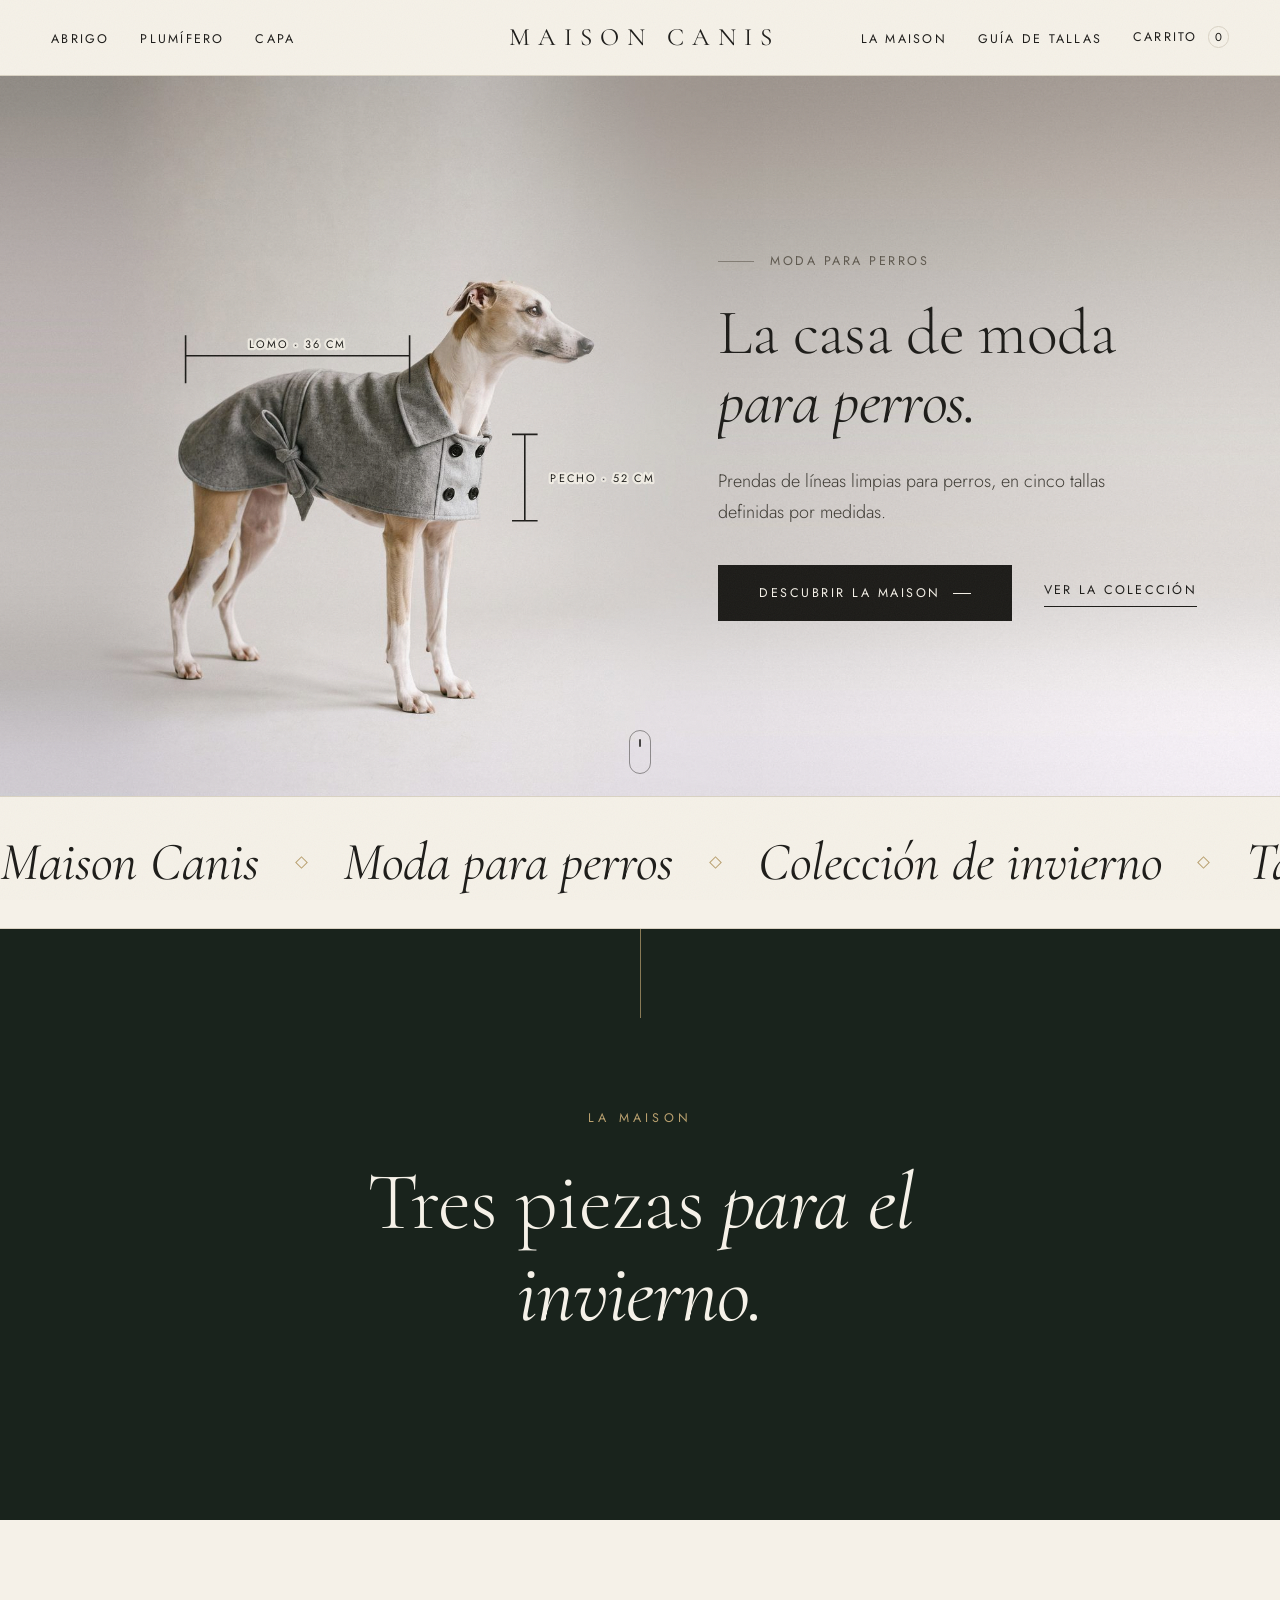
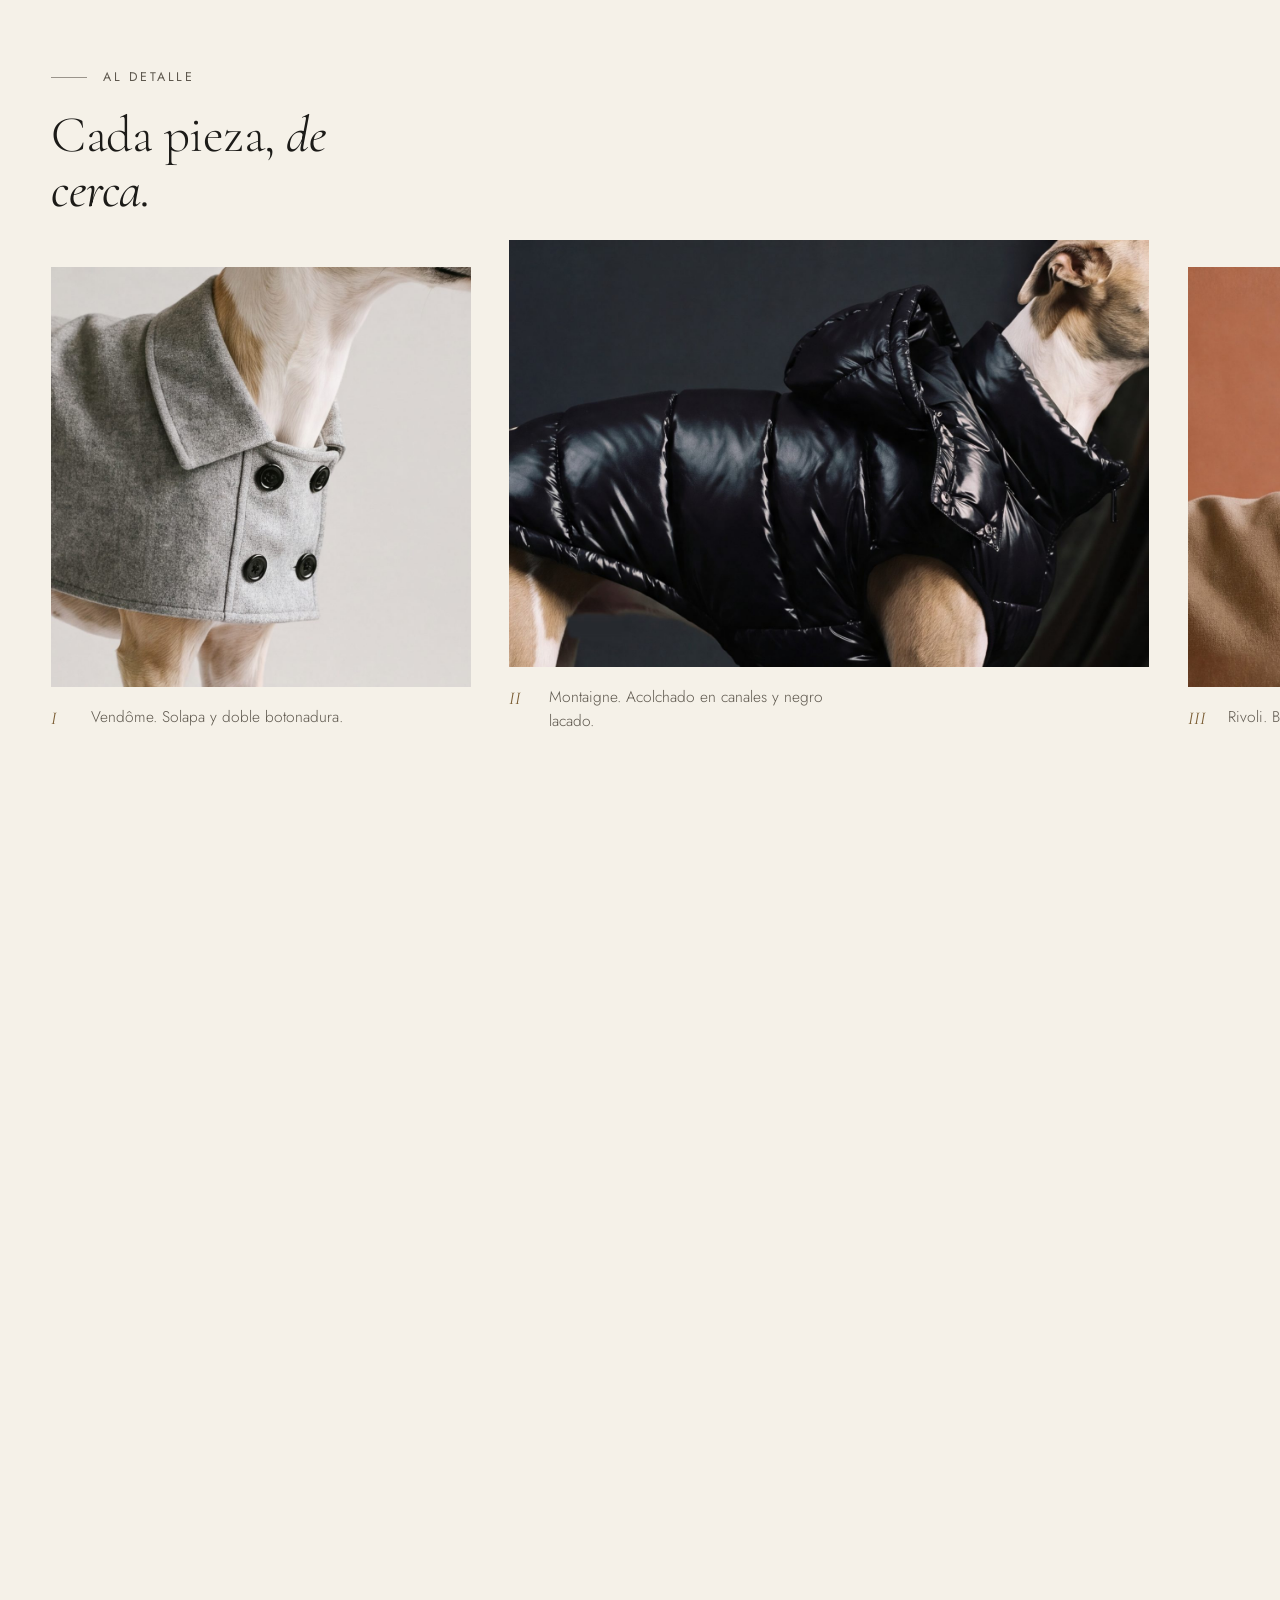
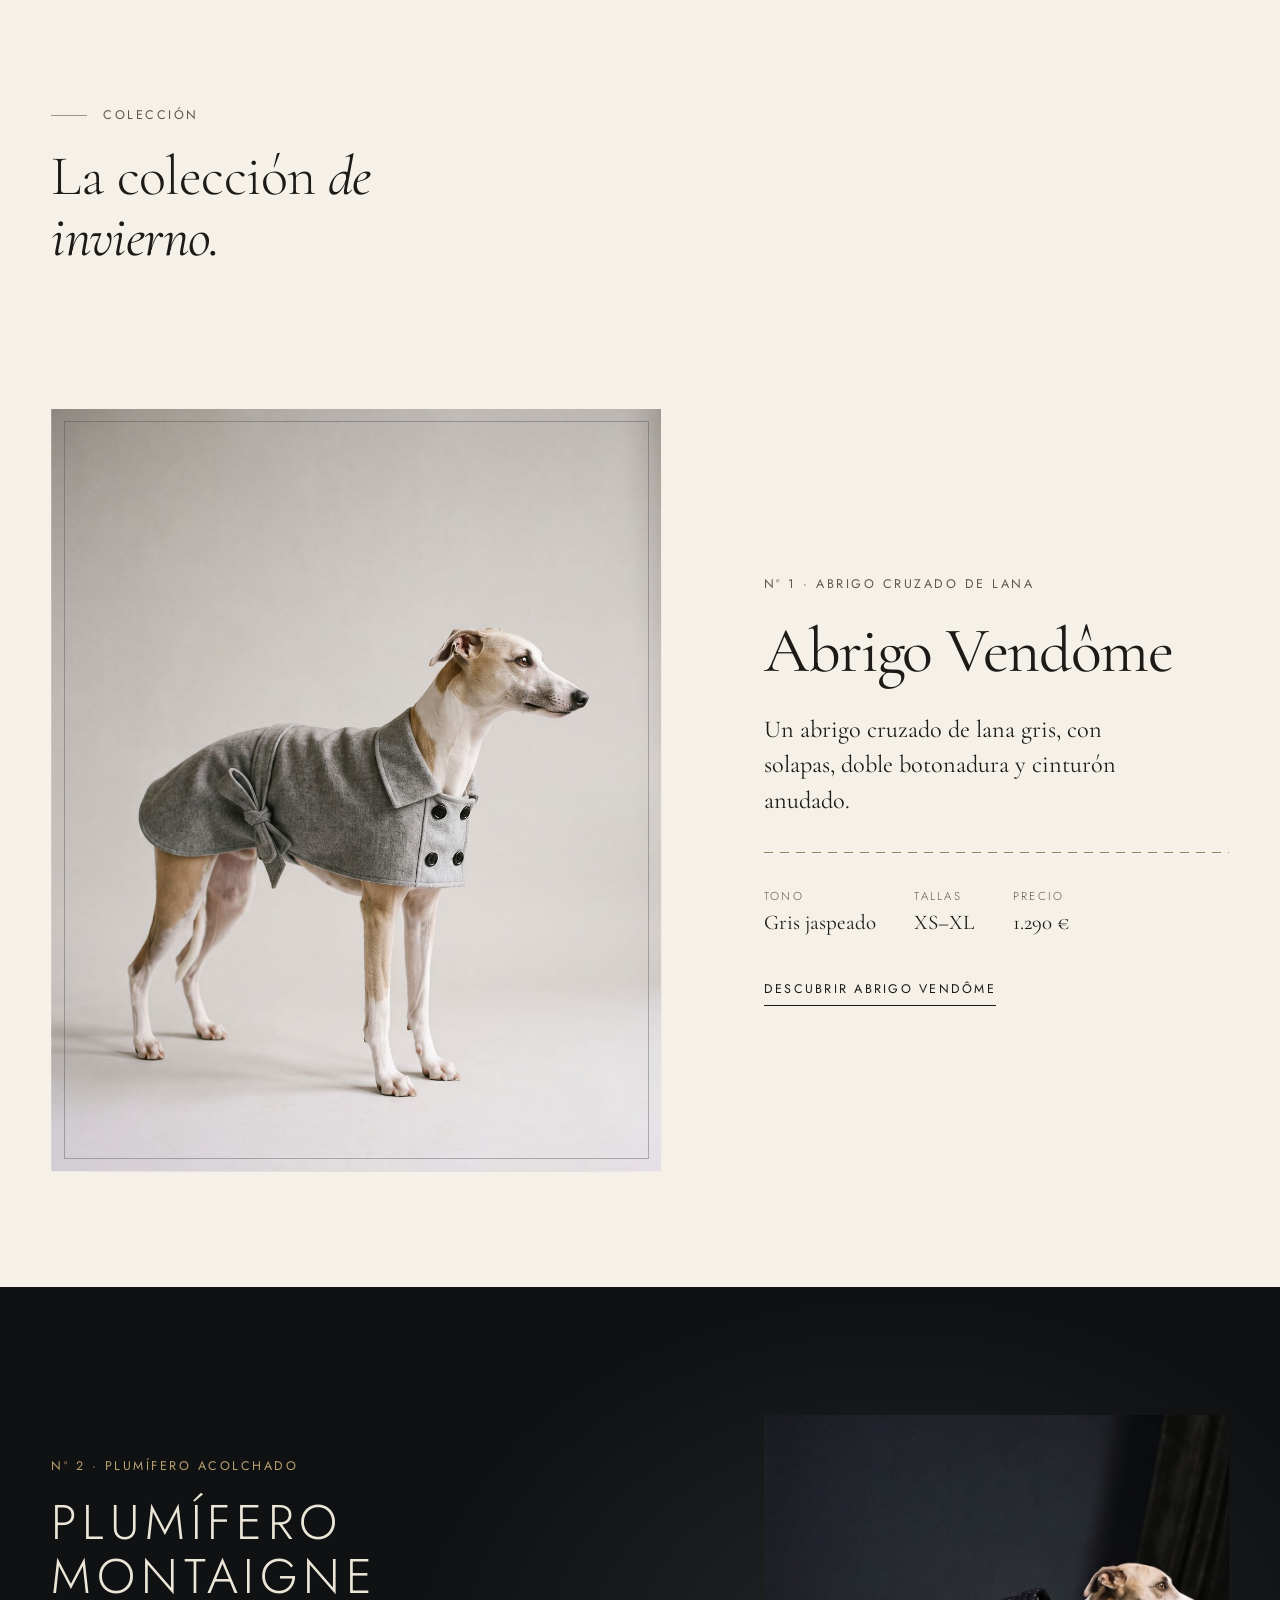
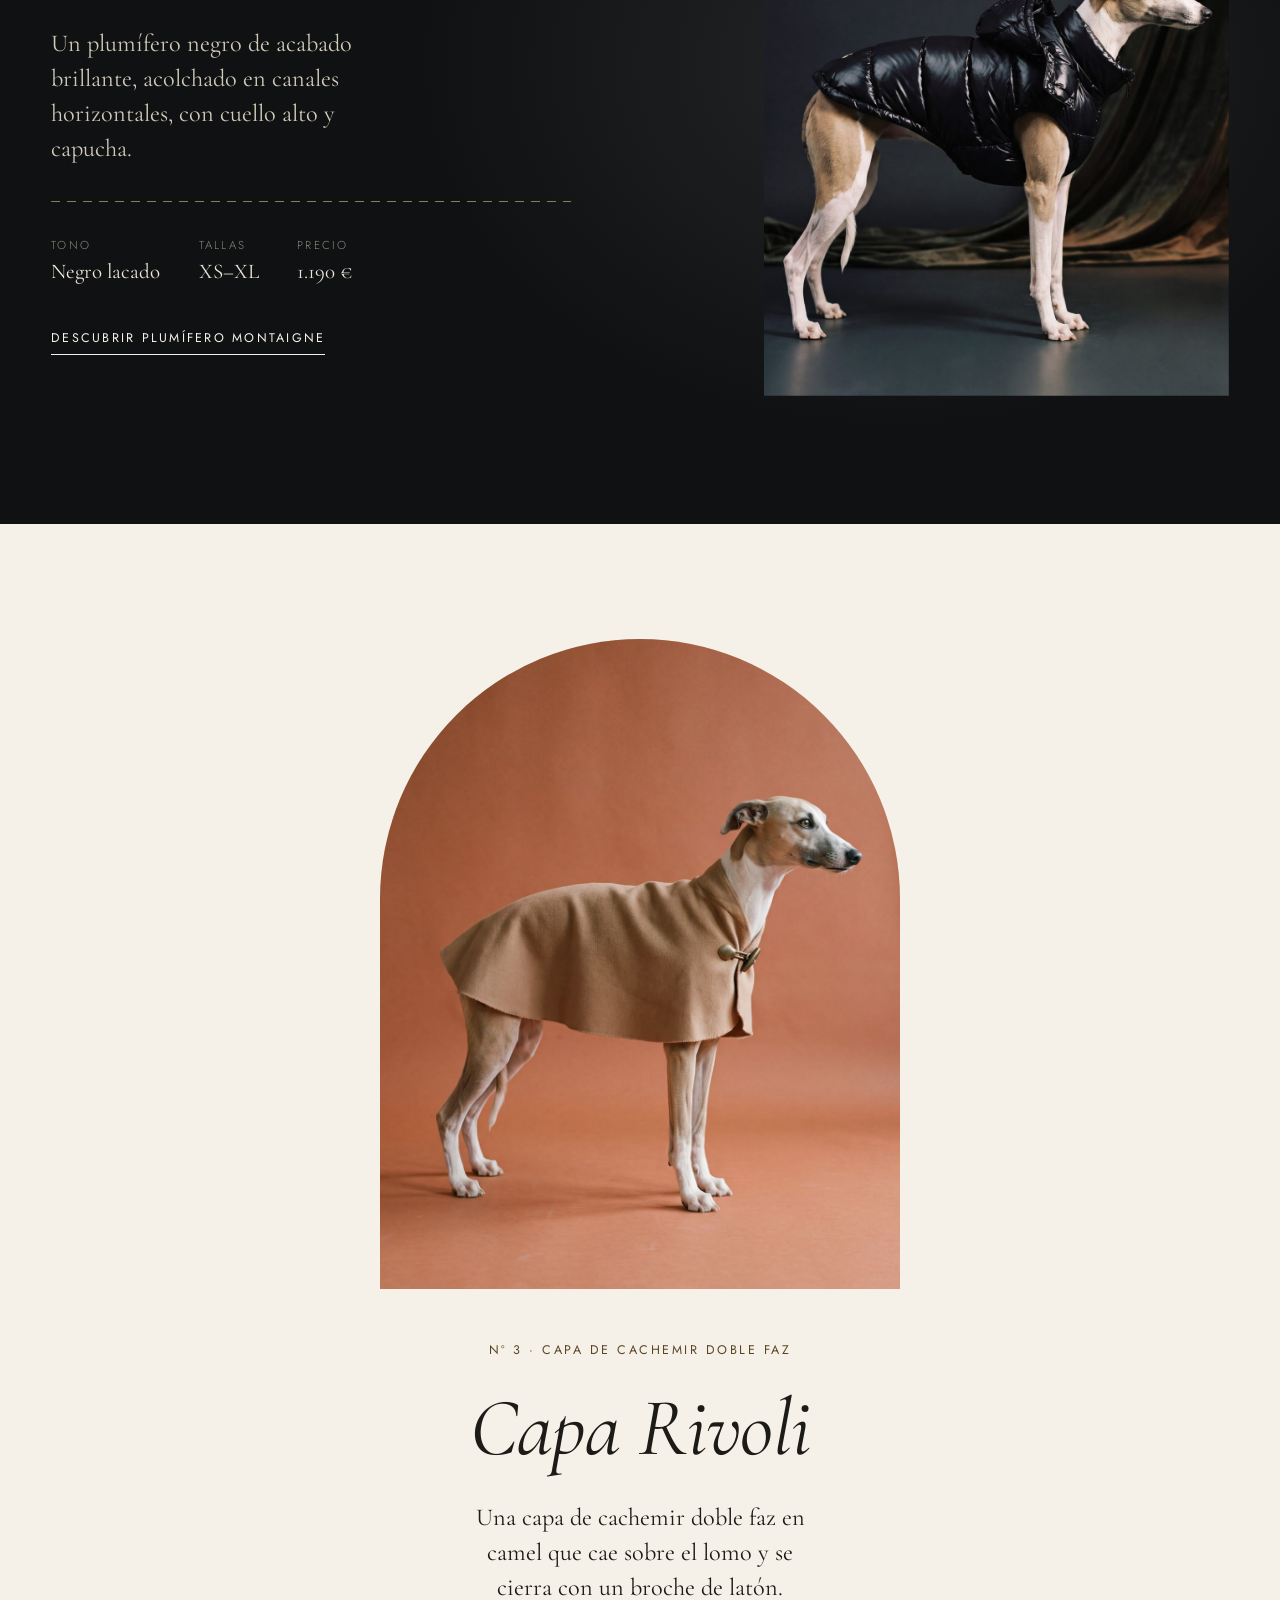
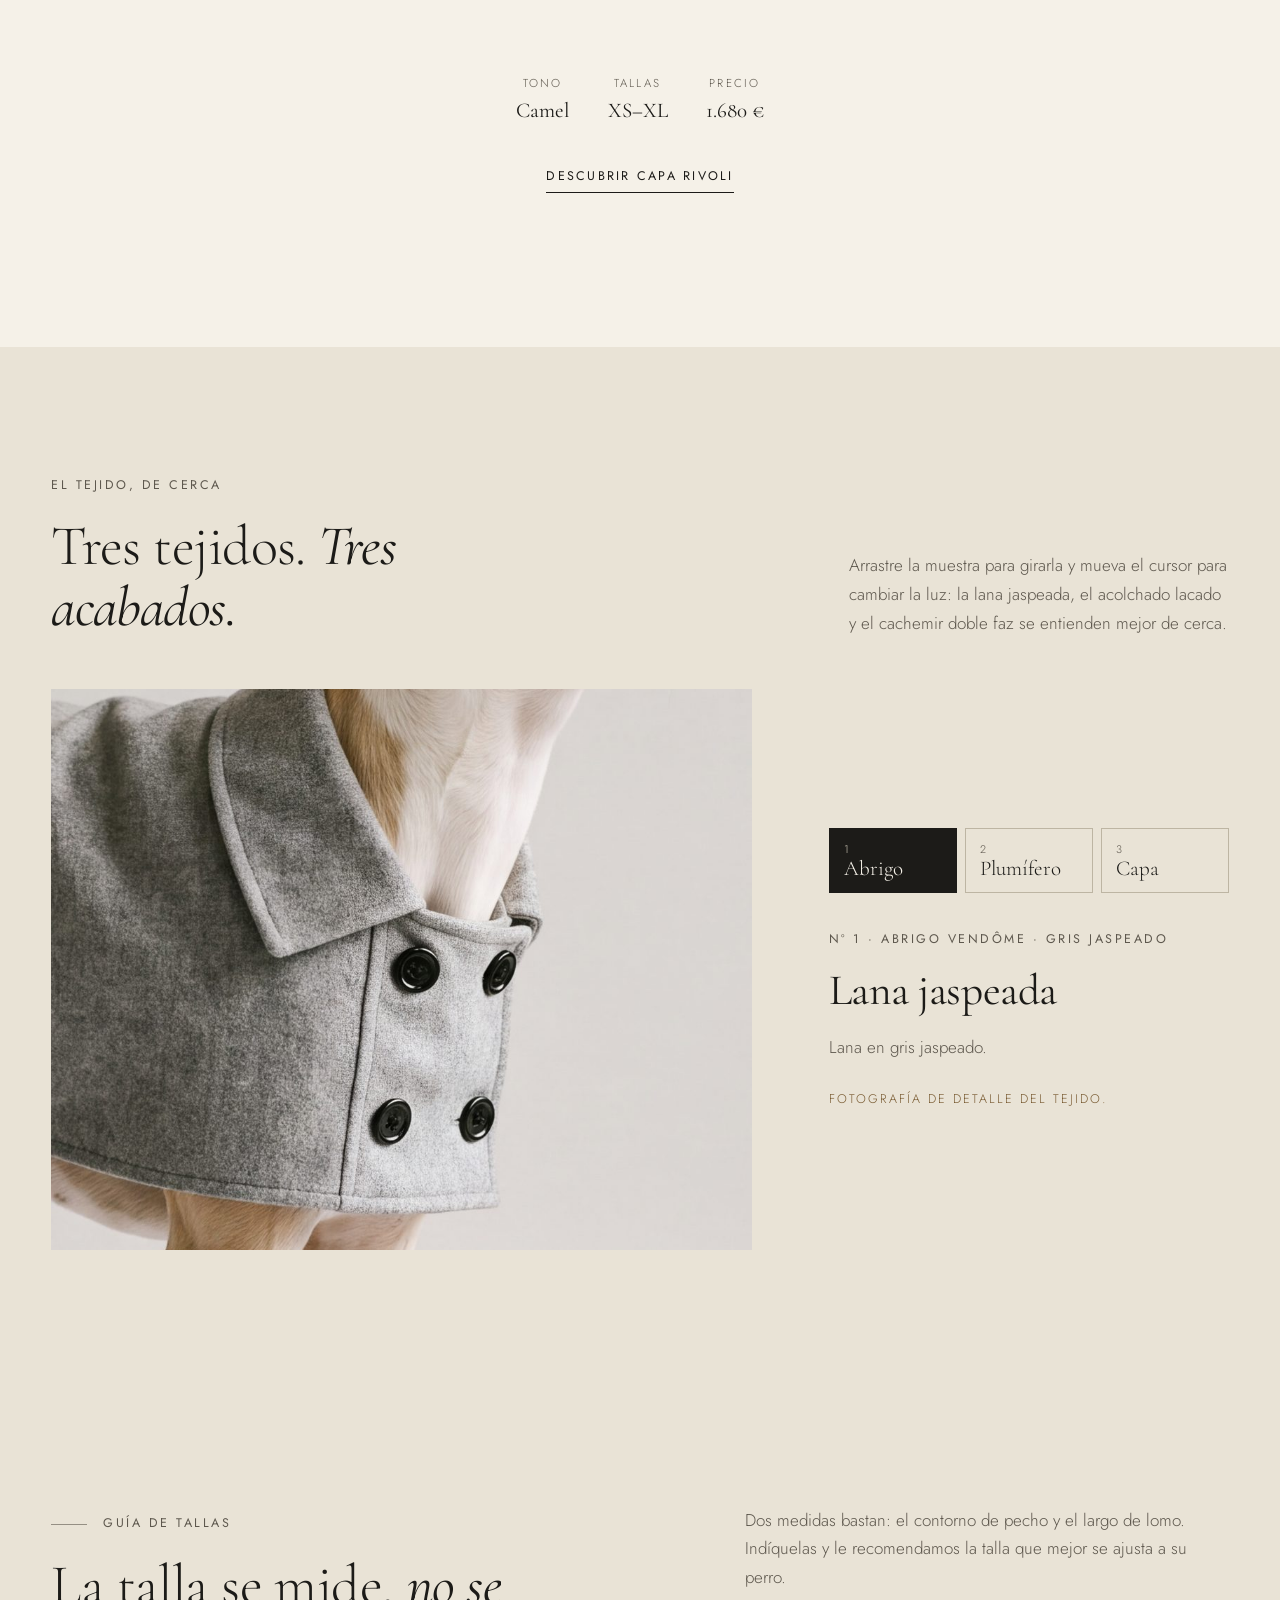
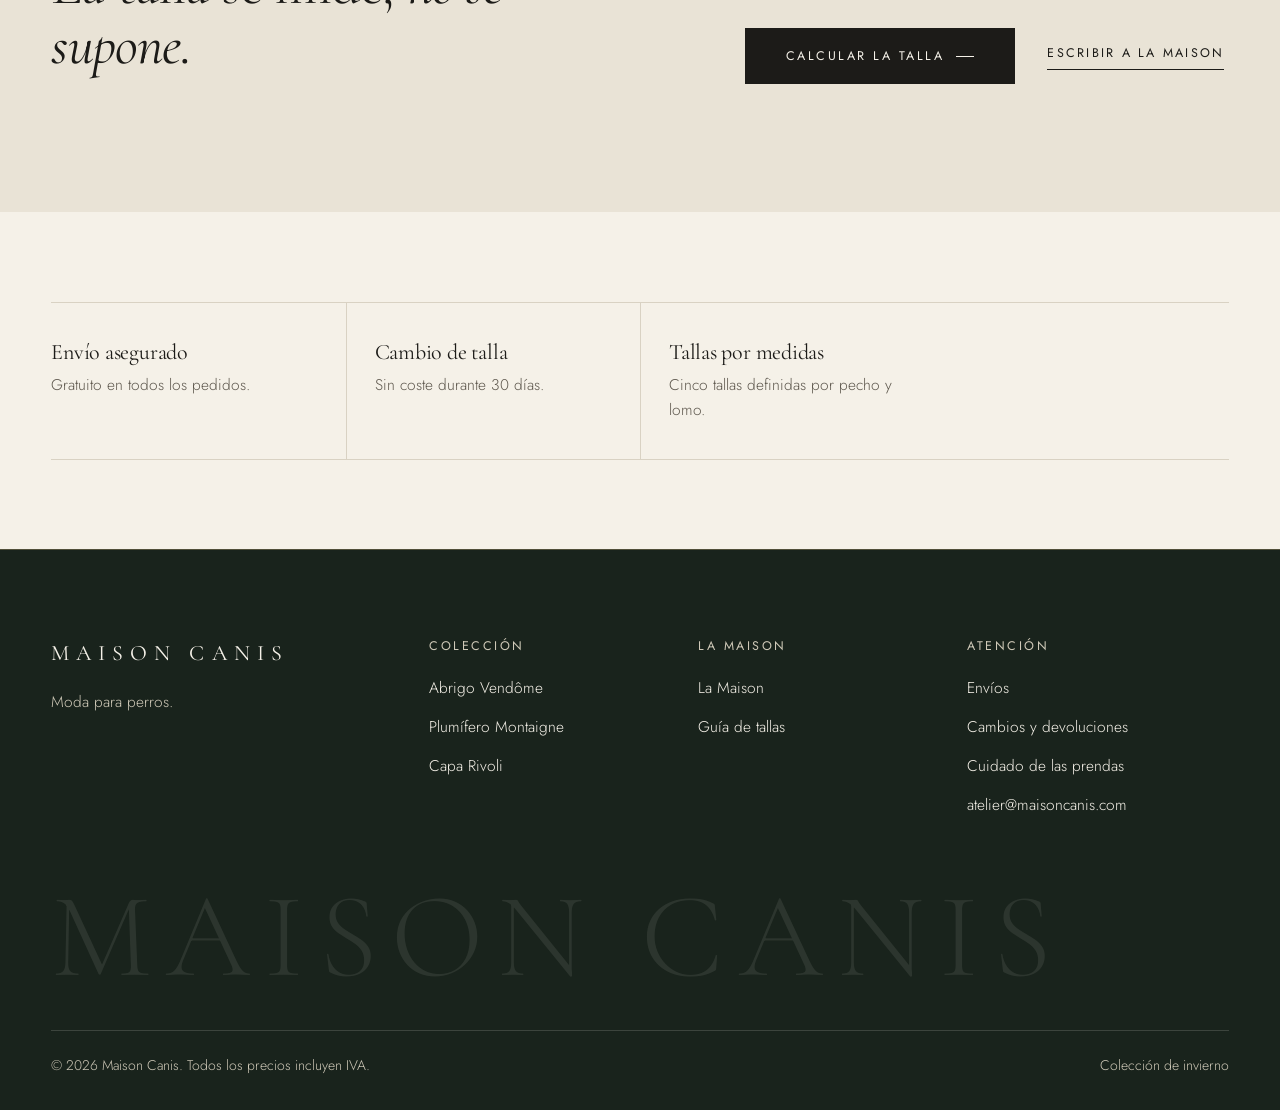
==== index.html @ 0179a2a6 "Hero sin costura, menos repetición en fichas y portada, avisos de textos provisionales Co-Authored-B" ====
<!doctype html>
<html lang="es">
<head>
  <meta charset="utf-8">
  <meta name="viewport" content="width=device-width, initial-scale=1">
  <title>Maison Canis · Moda para perros</title>
  <meta name="description" content="Maison Canis, casa de moda para perros: abrigo cruzado, plumífero y capa para la temporada de invierno.">
  <meta name="theme-color" content="#f5f1e8">
  <link rel="preload" as="image" href="images/hero-inicio.jpg" media="(min-width: 641px)" fetchpriority="high">
  <link rel="preload" as="image" href="images/hero-inicio-movil.jpg" media="(max-width: 640px)" fetchpriority="high">
  <script>try{if(!sessionStorage.getItem("mc.intro")){document.documentElement.classList.add("intro");sessionStorage.setItem("mc.intro","1")}}catch(e){}</script>
  <link rel="icon" href="assets/favicon.svg" type="image/svg+xml">
  <link rel="preload" as="font" type="font/woff2" crossorigin href="fonts/cormorant-garamond-latin-300-normal.woff2">
  <link rel="preload" as="font" type="font/woff2" crossorigin href="fonts/cormorant-garamond-latin-400-italic.woff2">
  <link rel="preload" as="font" type="font/woff2" crossorigin href="fonts/jost-latin-300-normal.woff2">
  <link rel="stylesheet" href="css/styles.css">
</head>
<body>
  <div class="intro-curtain" aria-hidden="true"><svg class="mono" viewBox="0 0 64 64" focusable="false"><circle cx="32" cy="32" r="30"/><text x="32" y="40" text-anchor="middle">MC</text></svg><span>Maison Canis</span></div>
  <a class="skip" href="#main">Saltar al contenido</a>
  <header class="site-header" id="site-header"></header>

  <main id="main">
    <section class="hero" aria-labelledby="hero-title">
      <div class="hero-stage">
        <picture class="hero-pic">
          <source media="(max-width: 640px)" srcset="images/hero-inicio-movil.jpg" width="1200" height="1500">
          <img src="images/hero-inicio.jpg" width="2000" height="1125" fetchpriority="high" decoding="async" alt="Un galgo whippet con el abrigo cruzado Vendôme de lana gris, de perfil sobre un fondo liso de estudio">
        </picture>
        <svg class="cotas cotas-d" viewBox="0 0 2000 1125" preserveAspectRatio="xMinYMid slice" aria-hidden="true" focusable="false">
          <g class="cota">
            <path pathLength="1" d="M290 480V405M640 480V405M290 437H640"/>
            <text x="465" y="425" text-anchor="middle">Lomo · 36 cm</text>
          </g>
          <g class="cota cota-2">
            <path pathLength="1" d="M800 560H840M800 695H840M820 560V695"/>
            <text x="860" y="635">Pecho · 52 cm</text>
          </g>
        </svg>
        <svg class="cotas cotas-m" viewBox="0 0 1200 1500" preserveAspectRatio="xMidYMid slice" aria-hidden="true" focusable="false">
          <g class="cota">
            <path pathLength="1" d="M190 730V560M700 620V560M190 560H700"/>
            <text x="445" y="545" text-anchor="middle">Lomo · 36 cm</text>
          </g>
          <g class="cota cota-2">
            <path pathLength="1" d="M870 745H920M870 925H920M895 745V925"/>
            <text x="945" y="835" transform="rotate(90 945 835)" text-anchor="middle">Pecho · 52 cm</text>
          </g>
        </svg>
      </div>
      <div class="hero-copy">
        <p class="eyebrow rule">Moda para perros</p>
        <h1 id="hero-title">La casa de moda <em>para perros.</em></h1>
        <p class="hero-lede">Prendas de líneas limpias para perros, en cinco tallas definidas por medidas.</p>
        <div class="hero-actions">
          <a class="btn" href="#la-casa">Descubrir la Maison</a>
          <a class="text-link" href="#coleccion">Ver la colección</a>
        </div>
      </div>
      <a class="scroll-cue" href="#la-casa" aria-label="Seguir bajando"><span></span></a>
    </section>

    <div class="marquee" aria-hidden="true">
      <div class="marquee-track">
        <span>Maison Canis</span><span>Moda para perros</span><span>Colección de invierno</span><span>Tallas por medidas</span>
        <span>Maison Canis</span><span>Moda para perros</span><span>Colección de invierno</span><span>Tallas por medidas</span>
      </div>
    </div>

    <section class="section on-dark manifesto manifesto-lg" id="la-casa" aria-labelledby="manifiesto">
      <div class="container">
        <p class="eyebrow">La Maison</p>
        <h2 id="manifiesto" class="visually-hidden">Manifiesto</h2>
        <blockquote data-words>Tres piezas <em>para el invierno.</em></blockquote>
      </div>
    </section>

    <section class="rail" id="casa" aria-labelledby="casa-title" data-rail>
      <div class="rail-sticky">
        <div class="rail-head container">
          <p class="eyebrow rule">Al detalle</p>
          <h2 id="casa-title">Cada pieza, <em>de cerca.</em></h2>
        </div>
        <div class="rail-viewport">
          <ul class="rail-track">
            <li class="rail-item"><figure><div class="frame ratio-1-1"><img src="images/vendome-02.jpg" width="1000" height="1000" loading="lazy" decoding="async" alt="Detalle de la solapa y de los botones negros del abrigo Vendôme"></div><figcaption><span>I</span>Vendôme. Solapa y doble botonadura.</figcaption></figure></li>
            <li class="rail-item rail-wide"><figure><div class="frame ratio-3-2"><img src="images/montaigne-04.jpg" width="1500" height="1000" loading="lazy" decoding="async" alt="Lomo y costado del plumífero Montaigne sobre un galgo whippet"></div><figcaption><span>II</span>Montaigne. Acolchado en canales y negro lacado.</figcaption></figure></li>
            <li class="rail-item"><figure><div class="frame ratio-1-1"><img src="images/rivoli-02.jpg" width="1000" height="1000" loading="lazy" decoding="async" alt="Detalle del cuello y del broche de latón de la capa Rivoli"></div><figcaption><span>III</span>Rivoli. Broche de latón en el cuello.</figcaption></figure></li>
            <li class="rail-item"><figure><div class="frame ratio-1-1"><img src="images/vendome-03.jpg" width="1000" height="1000" loading="lazy" decoding="async" alt="Detalle del cinturón anudado y de la lana jaspeada del abrigo Vendôme"></div><figcaption><span>IV</span>Vendôme. Cinturón de lana a juego.</figcaption></figure></li>
            <li class="rail-item"><figure><div class="frame ratio-1-1"><img src="images/montaigne-02.jpg" width="1000" height="1000" loading="lazy" decoding="async" alt="Detalle del cuello alto y de la cremallera del plumífero Montaigne"></div><figcaption><span>V</span>Montaigne. Cuello alto y cremallera frontal.</figcaption></figure></li>
            <li class="rail-item rail-wide"><figure><div class="frame ratio-3-2"><img src="images/rivoli-04.jpg" width="1500" height="1000" loading="lazy" decoding="async" alt="Lomo y costado de la capa Rivoli sobre un galgo whippet"></div><figcaption><span>VI</span>Rivoli. Cachemir doble faz en camel.</figcaption></figure></li>
            <li class="rail-item rail-end"><a class="rail-cta" href="#coleccion"><span>Ver la colección</span></a></li>
          </ul>
        </div>
      </div>
    </section>

    <section class="stage" id="coleccion" aria-labelledby="coleccion-title">
      <div class="container">
        <div class="section-head reveal">
          <div>
            <p class="eyebrow rule">Colección</p>
            <h2 id="coleccion-title" style="margin-top:20px">La colección <em>de invierno.</em></h2>
          </div>
          
        </div>
      </div>
      <div id="scenes"></div>
    </section>

    <section class="section bg-stone tejido" id="tejido" aria-labelledby="tejido-title">
      <div class="container">
        <div class="section-head reveal">
          <div>
            <p class="eyebrow">El tejido, de cerca</p>
            <h2 id="tejido-title" style="margin-top:20px">Tres tejidos. <em>Tres acabados.</em></h2>
          </div>
          <p>Arrastre la muestra para girarla y mueva el cursor para cambiar la luz: la lana jaspeada, el acolchado lacado y el cachemir doble faz se entienden mejor de cerca.</p>
        </div>
        <div class="fabric-viewer reveal" id="fabric-home" data-fabric="vendome" data-tabs>
          <div class="fabric-stage" data-stage>
            <img class="fabric-fallback" src="images/vendome-02.jpg" width="1000" height="1000" loading="lazy" decoding="async" alt="Detalle de la solapa y de los botones negros del abrigo Vendôme">
          </div>
          <div class="fabric-panel">
            <div class="fabric-tabs" role="group" aria-label="Elegir tejido"></div>
            <p class="eyebrow fabric-kicker"></p>
            <h3 class="fabric-name"></h3>
            <p class="fabric-text"></p>
            <p class="fabric-hint" aria-hidden="true">Arrastre para girar · Cursor para mover la luz</p>
          </div>
        </div>
      </div>
    </section>

    

    <section class="section atelier-cta" aria-labelledby="atelier-title">
      <div class="container">
        <div class="atelier-grid">
          <div class="reveal">
            <p class="eyebrow rule">Guía de tallas</p>
            <h2 id="atelier-title" style="margin-top:20px">La talla se mide, <em>no se supone.</em></h2>
          </div>
          <div class="reveal">
            <p class="muted">Dos medidas bastan: el contorno de pecho y el largo de lomo. Indíquelas y le recomendamos la talla que mejor se ajusta a su perro.</p>
            <div class="atelier-actions">
              <a class="btn" href="guia-de-tallas.html#calculadora">Calcular la talla</a>
              <a class="text-link" href="mailto:atelier@maisoncanis.com">Escribir a la Maison</a>
            </div>
          </div>
        </div>
      </div>
    </section>

    <section class="container" aria-label="Servicio">
      <div class="services" style="margin:0 0 clamp(56px,7vw,104px)">
        <div class="service reveal"><h3>Envío asegurado</h3><p>Gratuito en todos los pedidos.</p></div>
        <div class="service reveal"><h3>Cambio de talla</h3><p>Sin coste durante 30 días.</p></div>
        <div class="service reveal"><h3>Tallas por medidas</h3><p>Cinco tallas definidas por pecho y lomo.</p></div>
      </div>
    </section>
  </main>

  <footer class="site-footer" id="site-footer"></footer>

  <script defer src="js/data.js"></script>
  <script defer src="js/cart.js"></script>
  <script defer src="js/ui.js"></script>
  <script defer src="js/home.js"></script>
  <script defer src="js/vendor/lenis.min.js"></script>
  <script defer src="js/fx.js"></script>
  <script defer src="js/fabric.js"></script>
</body>
</html>
---- css/styles.css ----
/* Maison Canis · hoja de estilos única */

@font-face { font-family: 'Cormorant Garamond'; font-weight: 300; font-style: normal; font-display: swap; src: url('../fonts/cormorant-garamond-latin-300-normal.woff2') format('woff2'); }
@font-face { font-family: 'Cormorant Garamond'; font-weight: 400; font-style: normal; font-display: swap; src: url('../fonts/cormorant-garamond-latin-400-normal.woff2') format('woff2'); }
@font-face { font-family: 'Cormorant Garamond'; font-weight: 500; font-style: normal; font-display: swap; src: url('../fonts/cormorant-garamond-latin-500-normal.woff2') format('woff2'); }
@font-face { font-family: 'Cormorant Garamond'; font-weight: 400; font-style: italic; font-display: swap; src: url('../fonts/cormorant-garamond-latin-400-italic.woff2') format('woff2'); }
@font-face { font-family: 'Jost'; font-weight: 300; font-style: normal; font-display: swap; src: url('../fonts/jost-latin-300-normal.woff2') format('woff2'); }
@font-face { font-family: 'Jost'; font-weight: 400; font-style: normal; font-display: swap; src: url('../fonts/jost-latin-400-normal.woff2') format('woff2'); }
@font-face { font-family: 'Jost'; font-weight: 500; font-style: normal; font-display: swap; src: url('../fonts/jost-latin-500-normal.woff2') format('woff2'); }

:root {
  --ivory: #f5f1e8;
  --paper: #fbf9f4;
  --stone: #e9e3d6;
  --ink: #1c1b18;
  --muted: #5e584e;
  --line: #d9d2c3;
  --forest: #222e26;
  --forest-deep: #19231c;
  --bronze: #7a5c33;
  --gold: #b9a06f;
  --error: #8b2c2c;
  --serif: 'Cormorant Garamond', 'Iowan Old Style', 'Palatino Linotype', Georgia, serif;
  --sans: 'Jost', 'Helvetica Neue', Arial, sans-serif;
  --ease: cubic-bezier(.22, .61, .36, 1);
  --header-h: 76px;
  --gutter: clamp(20px, 4vw, 56px);
}

@view-transition { navigation: auto; }
::view-transition-old(root) { animation: vt-out .38s cubic-bezier(.4, 0, .2, 1) both; }
::view-transition-new(root) { animation: vt-in .9s cubic-bezier(.77, 0, .18, 1) both; }
@keyframes vt-out { to { opacity: .55; transform: translateY(-3vh) scale(.985); } }
@keyframes vt-in { from { clip-path: inset(100% 0 0 0); } to { clip-path: inset(0); } }

*, *::before, *::after { box-sizing: border-box; }
[hidden] { display: none !important; }
html { -webkit-text-size-adjust: 100%; scroll-behavior: smooth; scroll-padding-top: calc(var(--header-h) + 24px); }
html.menu-open { overflow: hidden; }
body {
  margin: 0;
  background: var(--ivory);
  color: var(--ink);
  font-family: var(--sans);
  font-weight: 300;
  font-size: 17px;
  line-height: 1.7;
  -webkit-font-smoothing: antialiased;
  text-rendering: optimizeLegibility;
  min-height: 100vh;
  display: flex;
  flex-direction: column;
  overflow-x: hidden;
}
@supports not (view-transition-name: none) { body { animation: page-in .7s var(--ease) both; } }
main { flex: 1 0 auto; min-height: 100svh; }
img { display: block; max-width: 100%; height: auto; }
a { color: inherit; text-decoration: none; }
button, input, select, textarea { font: inherit; color: inherit; }
ul { margin: 0; padding: 0; list-style: none; }
h1, h2, h3, h4, p, figure, dl, dd { margin: 0; }

:focus-visible { outline: 2px solid var(--bronze); outline-offset: 3px; }
::selection { background: var(--forest); color: var(--ivory); }

@keyframes page-in { from { opacity: 0; } to { opacity: 1; } }
@keyframes lift { from { transform: translateY(18px); } to { transform: none; } }
@keyframes rise { from { opacity: 0; transform: translateY(14px); } to { opacity: 1; transform: none; } }

.container { width: 100%; max-width: 1360px; margin: 0 auto; padding: 0 var(--gutter); }
.container.narrow { max-width: 920px; }
.skip { position: absolute; left: 16px; top: -80px; z-index: 100; background: var(--ink); color: var(--ivory); padding: 12px 20px; font-size: 14px; }
.skip:focus { top: 12px; }
.visually-hidden { position: absolute !important; width: 1px; height: 1px; overflow: hidden; clip: rect(0 0 0 0); white-space: nowrap; }

/* Tipografía */
.display, h1, h2, h3 { font-family: var(--serif); font-weight: 300; letter-spacing: -.01em; line-height: 1.08; }
h1 { font-size: clamp(44px, 7.2vw, 112px); }
h2 { font-size: clamp(34px, 4.4vw, 62px); }
h3 { font-size: clamp(24px, 2.4vw, 32px); font-weight: 400; line-height: 1.2; }
h1 em, h2 em, .display em { font-style: italic; font-weight: 300; }
.eyebrow { display: block; font-size: 12.5px; letter-spacing: .2em; text-transform: uppercase; font-weight: 400; color: var(--muted); }
.lead { font-family: var(--serif); font-size: clamp(22px, 2.1vw, 28px); line-height: 1.45; font-weight: 400; color: var(--ink); }
.prose p + p { margin-top: 1.1em; }
.prose p { max-width: 62ch; }
.muted { color: var(--muted); }

/* Enlaces y botones */
.text-link {
  display: inline-block; font-size: 12.5px; letter-spacing: .18em; text-transform: uppercase; font-weight: 400;
  padding-bottom: 6px; background: linear-gradient(currentColor, currentColor) left bottom / 100% 1px no-repeat;
  transition: background-size .5s var(--ease), color .3s;
}
.text-link:hover { background-size: 0 1px; background-position: right bottom; }
.btn {
  display: inline-flex; align-items: center; justify-content: center; gap: 12px; cursor: pointer;
  min-height: 56px; padding: 0 40px; border: 1px solid var(--ink); background: var(--ink); color: var(--ivory);
  font-size: 12.5px; letter-spacing: .2em; text-transform: uppercase; font-weight: 400; text-align: center;
  transition: background-color .4s var(--ease), color .4s var(--ease), border-color .4s var(--ease);
}
.btn:hover { background: var(--forest); border-color: var(--forest); }
.btn:disabled, .btn[aria-disabled="true"] { cursor: wait; opacity: .6; }
.btn-line { background: transparent; color: var(--ink); }
.btn-line:hover { background: var(--ink); border-color: var(--ink); color: var(--ivory); }
.btn-block { width: 100%; }
.on-dark .btn { background: var(--ivory); border-color: var(--ivory); color: var(--forest-deep); }
.on-dark .btn:hover { background: transparent; color: var(--ivory); }
.btn-text { background: none; border: 0; padding: 0; cursor: pointer; font-size: 13px; letter-spacing: .12em; text-transform: uppercase; color: var(--muted); text-decoration: underline; text-underline-offset: 5px; text-decoration-thickness: 1px; transition: color .3s; }
.btn-text:hover { color: var(--ink); }

/* Cabecera */
.site-header { view-transition-name: site-header; position: sticky; top: 0; z-index: 50; height: var(--header-h); background: rgba(245, 241, 232, .94); backdrop-filter: blur(10px); -webkit-backdrop-filter: blur(10px); border-bottom: 1px solid var(--line); }
.header-inner { height: 100%; display: grid; grid-template-columns: 1fr auto 1fr; align-items: center; gap: 24px; }
.nav ul { display: flex; gap: clamp(20px, 2.4vw, 40px); }
.nav a, .cart-link { font-size: 12.5px; letter-spacing: .18em; text-transform: uppercase; font-weight: 400; position: relative; padding: 8px 0; }
.nav a::after, .cart-link::after { content: ''; position: absolute; left: 0; right: 0; bottom: 2px; height: 1px; background: currentColor; transform: scaleX(0); transform-origin: left; transition: transform .45s var(--ease); }
.nav a:hover::after, .nav a[aria-current="page"]::after, .cart-link:hover::after, .cart-link[aria-current="page"]::after { transform: scaleX(1); }
.logo { font-family: var(--serif); font-size: 25px; letter-spacing: .32em; text-transform: uppercase; font-weight: 400; white-space: nowrap; line-height: 1; justify-self: center; }
.logo span:last-child { margin-right: -.32em; }
.header-right { display: flex; justify-content: flex-end; align-items: center; gap: clamp(20px, 2.4vw, 40px); }
.cart-count { display: inline-block; min-width: 1.6em; text-align: center; margin-left: 4px; font-size: 11.5px; letter-spacing: 0; border: 1px solid var(--line); border-radius: 20px; padding: 0 6px; line-height: 20px; transition: background-color .3s, color .3s, border-color .3s; }
.cart-link.has-items .cart-count { background: var(--ink); color: var(--ivory); border-color: var(--ink); }
.menu-toggle { display: none; align-items: center; gap: 12px; background: none; border: 0; padding: 12px 0; cursor: pointer; font-size: 12.5px; letter-spacing: .18em; text-transform: uppercase; font-weight: 400; }
.menu-toggle-bars { width: 22px; height: 7px; border-top: 1px solid currentColor; border-bottom: 1px solid currentColor; }
.mobile-nav { position: fixed; z-index: 49; top: var(--header-h); left: 0; right: 0; bottom: 0; background: var(--ivory); padding: 24px var(--gutter) 48px; overflow-y: auto; animation: page-in .35s var(--ease) both; }
.mobile-nav[hidden] { display: none; }
.mobile-nav li { border-bottom: 1px solid var(--line); }
.mobile-nav a { display: block; padding: 18px 0; font-family: var(--serif); font-size: 32px; line-height: 1.1; font-weight: 300; }
.mobile-nav a[aria-current="page"] { font-style: italic; }

/* Marcos de imagen */
.frame { position: relative; display: block; overflow: hidden; background: var(--stone); }
.frame img { width: 100%; height: 100%; object-fit: cover; }
.ratio-4-5 { aspect-ratio: 4 / 5; }
.ratio-1-1 { aspect-ratio: 1 / 1; }
.ratio-3-2 { aspect-ratio: 3 / 2; }
.ratio-16-9 { aspect-ratio: 16 / 9; }

.bg-stone { background: var(--stone); }
.section { padding: clamp(72px, 10vw, 160px) 0; }
.section-head { display: flex; justify-content: space-between; align-items: end; gap: 32px; margin-bottom: clamp(36px, 5vw, 72px); }
.section-head h2 { max-width: 16ch; }
.section-head p { max-width: 38ch; color: var(--muted); }

/* Tarjetas de producto */
.cards { display: grid; grid-template-columns: repeat(3, minmax(0, 1fr)); gap: clamp(20px, 3vw, 48px); }
.cards.two { grid-template-columns: repeat(2, minmax(0, 1fr)); }
.card { display: block; }
.card-media { aspect-ratio: 4 / 5; }
.card-img { position: absolute; inset: 0; transition: opacity .9s var(--ease), transform 1.4s var(--ease); }
.card-img-alt { opacity: 0; }
.card:hover .card-img, .card:focus-visible .card-img { transform: scale(1.035); }
.card:hover .card-img-alt, .card:focus-visible .card-img-alt { opacity: 1; }
.card-body { display: block; padding-top: 22px; }
.card-title { display: block; font-family: var(--serif); font-size: clamp(28px, 2.6vw, 36px); line-height: 1.1; font-weight: 400; margin-top: 6px; }
.card-line { display: block; color: var(--muted); font-size: 16px; margin-top: 10px; }
.card-foot { display: flex; justify-content: space-between; align-items: baseline; margin-top: 18px; padding-top: 14px; border-top: 1px solid var(--line); }
.card-price { font-family: var(--serif); font-size: 24px; font-weight: 400; }
.card-cta { font-size: 12.5px; letter-spacing: .18em; text-transform: uppercase; font-weight: 400; transition: letter-spacing .5s var(--ease); }
.card:hover .card-cta { letter-spacing: .26em; }

/* Manifiesto */
.on-dark { background: var(--forest); color: var(--ivory); }
.on-dark .eyebrow, .on-dark .muted { color: #cfc9b8; }
.manifesto { text-align: center; }
.manifesto blockquote { margin: 28px auto 0; font-family: var(--serif); font-weight: 300; font-size: clamp(34px, 5.2vw, 76px); line-height: 1.12; letter-spacing: -.01em; max-width: 20ch; }
.manifesto blockquote em { font-style: italic; }
.manifesto p.sub { max-width: 52ch; margin: 36px auto 0; color: #d6d0bf; }

/* Pilares */
.pillars { display: grid; grid-template-columns: repeat(3, minmax(0, 1fr)); gap: clamp(24px, 4vw, 64px); }
.pillar { border-top: 1px solid var(--ink); padding-top: 24px; }
.pillar .num { font-family: var(--serif); font-size: 18px; font-style: italic; color: var(--bronze); }
.pillar h3 { margin: 14px 0 14px; }
.pillar p { color: var(--muted); }

/* Bloque dividido */
.split { display: grid; grid-template-columns: repeat(2, minmax(0, 1fr)); gap: clamp(32px, 7vw, 120px); align-items: center; }
.split.reverse .split-media { order: 2; }
.split-body { max-width: 520px; }
.split-body h2 { margin: 20px 0 28px; }
.split-body .btn, .split-body .text-link { margin-top: 36px; }
.split-body .muted + .btn { margin-top: 32px; }

/* Servicios */
.services { display: grid; grid-template-columns: repeat(4, minmax(0, 1fr)); border-top: 1px solid var(--line); border-bottom: 1px solid var(--line); }
.service { padding: 36px 28px; border-left: 1px solid var(--line); }
.service:first-child { border-left: 0; padding-left: 0; }
.service h3 { font-size: 22px; margin-bottom: 8px; }
.service p { font-size: 15.5px; color: var(--muted); line-height: 1.6; }

/* Producto */
.breadcrumb { padding: 28px 0 8px; font-size: 13px; letter-spacing: .08em; color: var(--muted); }
.breadcrumb ol { display: flex; flex-wrap: wrap; gap: 4px 10px; margin: 0; padding: 0; list-style: none; }
.breadcrumb li + li::before { content: '/'; margin-right: 10px; color: var(--line); }
.breadcrumb a:hover { color: var(--ink); text-decoration: underline; text-underline-offset: 4px; }
.product { display: grid; grid-template-columns: minmax(0, 1.25fr) minmax(0, 1fr); gap: clamp(32px, 6vw, 112px); align-items: start; padding-bottom: clamp(64px, 8vw, 128px); }
.gallery { display: grid; grid-template-columns: repeat(2, minmax(0, 1fr)); gap: 12px; }
.gallery .frame:first-child, .gallery .frame:last-child { grid-column: span 2; }
.gallery .frame img { transition: transform 1.6s var(--ease); }
.gallery .frame:hover img { transform: scale(1.025); }
.buy { position: sticky; top: calc(var(--header-h) + 32px); }
.buy h1 { font-size: clamp(42px, 4.6vw, 68px); margin: 16px 0 20px; }
.buy .lead { font-size: 22px; }
.price-row { display: flex; align-items: baseline; gap: 14px; margin: 28px 0 8px; padding-top: 24px; border-top: 1px solid var(--line); }
.price { font-family: var(--serif); font-size: 40px; font-weight: 400; line-height: 1; }
.price-note { font-size: 14px; color: var(--muted); }
.field-group { position: relative; border: 0; padding: 0; margin: 28px 0 0; min-width: 0; }
.field-group legend { margin-bottom: 12px; }
.hint-row { display: flex; justify-content: space-between; align-items: baseline; gap: 16px; margin-top: 12px; }
.hint-row .size-hint { margin-top: 0; }
.size-link { white-space: nowrap; }
.field-group legend, .field-label { font-size: 12.5px; letter-spacing: .2em; text-transform: uppercase; font-weight: 400; padding: 0; }
.sizes { display: grid; grid-template-columns: repeat(5, minmax(0, 1fr)); gap: 8px; }
.size { position: relative; }
.size input { position: absolute; opacity: 0; inset: 0; width: 100%; height: 100%; margin: 0; cursor: pointer; }
.size span { display: flex; align-items: center; justify-content: center; height: 54px; border: 1px solid var(--line); font-size: 15px; letter-spacing: .06em; font-weight: 400; transition: border-color .3s, background-color .3s, color .3s; background: transparent; }
.size:hover span { border-color: var(--ink); }
.size input:checked + span { background: var(--ink); border-color: var(--ink); color: var(--ivory); }
.size input:focus-visible + span { outline: 2px solid var(--bronze); outline-offset: 3px; }
.size-hint { min-height: 1.7em; margin-top: 12px; font-size: 14.5px; color: var(--muted); }
.field-error { color: var(--error); font-size: 14.5px; margin-top: 8px; font-weight: 400; }
.field-error[hidden] { display: none; }
.buy-actions { display: grid; grid-template-columns: auto 1fr; gap: 12px; margin-top: 28px; }
.qty { display: inline-flex; align-items: center; border: 1px solid var(--line); height: 56px; }
.qty button { width: 48px; height: 100%; background: none; border: 0; cursor: pointer; font-size: 20px; line-height: 1; transition: background-color .3s; }
.qty button:hover:not(:disabled) { background: var(--stone); }
.qty button:disabled { opacity: .35; cursor: not-allowed; }
.qty output, .qty input { width: 40px; text-align: center; font-size: 16px; font-weight: 400; border: 0; background: none; padding: 0; -moz-appearance: textfield; appearance: textfield; }
.qty input::-webkit-outer-spin-button, .qty input::-webkit-inner-spin-button { -webkit-appearance: none; margin: 0; }
.reassure { margin-top: 24px; display: grid; gap: 6px; font-size: 15px; color: var(--muted); }
.reassure li { padding-left: 22px; position: relative; }
.reassure li::before { content: ''; position: absolute; left: 0; top: .8em; width: 12px; height: 1px; background: var(--bronze); }
.accordion { margin-top: 36px; border-top: 1px solid var(--line); }
.accordion details { border-bottom: 1px solid var(--line); }
.accordion summary { list-style: none; cursor: pointer; display: flex; justify-content: space-between; align-items: center; padding: 20px 0; font-size: 12.5px; letter-spacing: .2em; text-transform: uppercase; font-weight: 400; }
.accordion summary::-webkit-details-marker { display: none; }
.accordion summary::after { content: '+'; font-family: var(--serif); font-size: 26px; font-weight: 300; letter-spacing: 0; line-height: 1; transition: transform .4s var(--ease); }
.accordion details[open] summary::after { transform: rotate(45deg); }
.accordion .acc-body { padding: 0 0 26px; color: var(--muted); font-size: 16px; line-height: 1.75; max-width: 56ch; }
.accordion .acc-body p + p { margin-top: .9em; }
.accordion .acc-body li { padding: 5px 0 5px 22px; position: relative; }
.accordion .acc-body li::before { content: ''; position: absolute; left: 0; top: 1.05em; width: 12px; height: 1px; background: var(--bronze); }
.accordion a { text-decoration: underline; text-underline-offset: 4px; }

/* Páginas de contenido */
.page-head { padding-top: clamp(56px, 8vw, 128px); padding-bottom: clamp(40px, 5vw, 80px); }
.page-head .eyebrow { margin-bottom: 24px; }
.page-head h1 { font-size: clamp(44px, 6.4vw, 96px); max-width: 16ch; }
.page-head .lead { margin-top: 32px; max-width: 46ch; }

.steps { counter-reset: step; display: grid; gap: 32px; }
.step { display: grid; grid-template-columns: 56px 1fr; gap: 12px; border-top: 1px solid var(--line); padding-top: 24px; }
.step::before { counter-increment: step; content: counter(step, decimal-leading-zero); font-family: var(--serif); font-style: italic; font-size: 20px; color: var(--bronze); }
.step h3 { font-size: 26px; margin-bottom: 8px; }
.step p { color: var(--muted); max-width: 52ch; }

.table-wrap { overflow-x: auto; border-top: 1px solid var(--ink); }
table { width: 100%; border-collapse: collapse; font-size: 16px; }
caption { text-align: left; padding: 0; }
th, td { padding: 20px 16px 20px 0; text-align: left; border-bottom: 1px solid var(--line); vertical-align: top; }
th { font-size: 12.5px; letter-spacing: .18em; text-transform: uppercase; font-weight: 400; color: var(--muted); white-space: nowrap; }
td:first-child { font-family: var(--serif); font-size: 28px; font-weight: 400; line-height: 1.1; }
tr.is-match td, tr.is-match th { background: var(--paper); }
tr.is-match td:first-child { color: var(--bronze); }

.calc { background: var(--paper); border: 1px solid var(--line); padding: clamp(28px, 4vw, 56px); }
.calc-grid { display: grid; grid-template-columns: repeat(2, minmax(0, 1fr)); gap: 20px; margin: 28px 0; }
.result { margin-top: 28px; padding-top: 28px; border-top: 1px solid var(--line); min-height: 4.5em; }
.result .big { font-family: var(--serif); font-size: clamp(48px, 6vw, 80px); line-height: 1; font-weight: 300; }
.result p { margin-top: 12px; max-width: 56ch; color: var(--muted); }
.result .links { display: flex; flex-wrap: wrap; gap: 12px 28px; margin-top: 24px; }
.result.is-error { color: var(--error); }

.notes { display: grid; grid-template-columns: repeat(3, minmax(0, 1fr)); gap: clamp(24px, 4vw, 56px); }
.notes h3 { font-size: 24px; margin-bottom: 10px; }
.notes p { color: var(--muted); font-size: 16px; }

.stats { display: grid; grid-template-columns: repeat(3, minmax(0, 1fr)); gap: 32px; margin-top: 56px; border-top: 1px solid rgba(245, 241, 232, .28); padding-top: 32px; }
.stats .n { font-family: var(--serif); font-size: clamp(40px, 5vw, 68px); font-weight: 300; line-height: 1; }
.stats p { margin-top: 10px; color: #d6d0bf; font-size: 15.5px; max-width: 26ch; }

.materials { display: grid; grid-template-columns: repeat(2, minmax(0, 1fr)); gap: 0 clamp(32px, 6vw, 96px); }
.material { padding: 32px 0; border-top: 1px solid var(--line); }
.material h3 { margin-bottom: 8px; }
.material .origin { font-size: 12.5px; letter-spacing: .18em; text-transform: uppercase; color: var(--bronze); font-weight: 400; margin-bottom: 12px; display: block; }
.material p { color: var(--muted); font-size: 16px; }

.timeline { display: grid; gap: 0; }
.timeline > div { display: grid; grid-template-columns: 120px 1fr; gap: 24px; padding: 28px 0; border-top: 1px solid var(--line); }
.timeline .year { font-family: var(--serif); font-size: 30px; font-style: italic; color: var(--bronze); line-height: 1.1; }
.timeline p { color: var(--muted); max-width: 56ch; }

.doc-section { padding: 40px 0; border-top: 1px solid var(--line); scroll-margin-top: calc(var(--header-h) + 24px); }
.doc-section h2 { font-size: clamp(32px, 3.6vw, 48px); margin-bottom: 24px; }
.doc-section h3 { margin: 28px 0 8px; font-size: 24px; }
.doc-section p, .doc-section li { color: var(--muted); max-width: 64ch; }
.doc-section ul { margin: 12px 0; }
.doc-section li { padding: 4px 0 4px 22px; position: relative; }
.doc-section li::before { content: ''; position: absolute; left: 0; top: 1.05em; width: 12px; height: 1px; background: var(--bronze); }
.doc-section a { text-decoration: underline; text-underline-offset: 4px; color: var(--ink); }

/* Formularios */
.field { display: block; margin-bottom: 20px; }
.field label, .field .field-label { display: block; margin-bottom: 8px; font-size: 12.5px; letter-spacing: .18em; text-transform: uppercase; font-weight: 400; }
.field .opt { color: var(--muted); letter-spacing: .08em; text-transform: none; font-size: 13px; }
.input { width: 100%; height: 56px; padding: 0 18px; border: 1px solid #b9b1a0; border-radius: 0; background: var(--paper); font-size: 16px; font-weight: 400; transition: border-color .3s, box-shadow .3s; -webkit-appearance: none; appearance: none; }
select.input { background-image: linear-gradient(45deg, transparent 50%, var(--ink) 50%), linear-gradient(135deg, var(--ink) 50%, transparent 50%); background-position: calc(100% - 22px) 25px, calc(100% - 16px) 25px; background-size: 6px 6px; background-repeat: no-repeat; padding-right: 44px; }
.input:hover { border-color: var(--ink); }
.input:focus { outline: none; border-color: var(--ink); box-shadow: 0 0 0 1px var(--ink); }
.input[aria-invalid="true"] { border-color: var(--error); box-shadow: 0 0 0 1px var(--error); }
.row-2 { display: grid; grid-template-columns: repeat(2, minmax(0, 1fr)); gap: 0 20px; }
.row-3 { display: grid; grid-template-columns: 1fr 1fr 1fr; gap: 0 20px; }
.check { display: flex; gap: 14px; align-items: flex-start; font-size: 15.5px; cursor: pointer; }
.check input { width: 22px; height: 22px; margin: 3px 0 0; accent-color: var(--forest); flex: none; }
.check a { text-decoration: underline; text-underline-offset: 4px; }

/* Carrito */
.cart-layout { display: grid; grid-template-columns: minmax(0, 1.6fr) minmax(0, 1fr); gap: clamp(32px, 6vw, 96px); align-items: start; padding-bottom: clamp(64px, 8vw, 128px); }
.lines { border-top: 1px solid var(--ink); }
.line { display: grid; grid-template-columns: 132px minmax(0, 1fr) auto; gap: 24px; padding: 28px 0; border-bottom: 1px solid var(--line); }
.line-media { aspect-ratio: 4 / 5; }
.line-info h2 { font-size: 28px; font-weight: 400; line-height: 1.15; }
.line-info .meta { margin-top: 4px; font-size: 14.5px; color: var(--muted); }
.line-controls { display: flex; flex-wrap: wrap; align-items: end; gap: 16px 20px; margin-top: 20px; }
.line-controls .field-label { display: block; margin-bottom: 6px; font-size: 11.5px; letter-spacing: .18em; text-transform: uppercase; font-weight: 400; color: var(--muted); }
.line-controls .input { height: 46px; width: 100px; font-size: 15px; padding: 0 12px; }
.line-controls select.input { padding-right: 34px; background-position: calc(100% - 18px) 20px, calc(100% - 12px) 20px; }
.line-controls .qty { height: 46px; }
.line-controls .qty button { width: 40px; }
.line-total { text-align: right; font-family: var(--serif); font-size: 26px; font-weight: 400; white-space: nowrap; }
.line-total small { display: block; font-family: var(--sans); font-size: 13px; color: var(--muted); font-weight: 300; margin-top: 2px; }
.line-remove { margin-top: 20px; }
.notice { display: flex; justify-content: space-between; align-items: center; gap: 16px; padding: 16px 20px; margin-bottom: 20px; background: var(--paper); border: 1px solid var(--line); font-size: 15.5px; }
.notice[hidden] { display: none; }
.summary { background: var(--paper); border: 1px solid var(--line); padding: clamp(24px, 3vw, 40px); position: sticky; top: calc(var(--header-h) + 32px); }
.summary h2 { font-size: 32px; margin-bottom: 24px; }
.summary dl > div { display: flex; justify-content: space-between; gap: 16px; padding: 10px 0; font-size: 16px; }
.summary dt { color: var(--muted); }
.summary dd { font-weight: 400; text-align: right; }
.summary .total { margin-top: 12px; padding-top: 20px; border-top: 1px solid var(--ink); align-items: baseline; }
.summary .total dt { color: var(--ink); font-size: 12.5px; letter-spacing: .2em; text-transform: uppercase; font-weight: 400; }
.summary .total dd { font-family: var(--serif); font-size: 36px; line-height: 1; }
.summary .btn, .summary .text-link { margin-top: 24px; }
.summary .fine { margin-top: 16px; font-size: 13.5px; color: var(--muted); line-height: 1.55; }
.summary-items { margin-bottom: 20px; border-bottom: 1px solid var(--line); }
.summary-item { display: grid; grid-template-columns: 64px 1fr auto; gap: 16px; align-items: center; padding: 14px 0; }
.summary-item + .summary-item { border-top: 1px solid var(--line); }
.summary-item .frame { aspect-ratio: 4 / 5; }
.summary-item p { font-size: 15px; line-height: 1.4; }
.summary-item .name { font-family: var(--serif); font-size: 20px; line-height: 1.15; font-weight: 400; }
.summary-item .meta { color: var(--muted); font-size: 13.5px; }
.summary-item .amt { font-weight: 400; font-size: 15px; white-space: nowrap; }

.empty { text-align: center; padding: clamp(48px, 8vw, 112px) 0 clamp(72px, 10vw, 160px); }
.empty h2 { margin-bottom: 16px; }
.empty p { color: var(--muted); max-width: 44ch; margin: 0 auto 36px; }
.empty .actions { display: flex; flex-wrap: wrap; justify-content: center; gap: 16px; }

/* Checkout */
.checkout-layout { display: grid; grid-template-columns: minmax(0, 1.4fr) minmax(0, 1fr); gap: clamp(32px, 6vw, 96px); align-items: start; padding-bottom: clamp(64px, 8vw, 128px); }
.form-block { padding: 32px 0; border-top: 1px solid var(--line); }
.form-block:first-of-type { border-top: 1px solid var(--ink); }
.form-block h2 { font-size: 30px; font-weight: 400; margin-bottom: 24px; }
.radio-card { display: flex; gap: 16px; align-items: center; padding: 18px 20px; border: 1px solid var(--line); background: var(--paper); cursor: pointer; transition: border-color .3s; }
.radio-card + .radio-card { margin-top: 10px; }
.radio-card:hover { border-color: var(--ink); }
.radio-card:has(input:checked) { border-color: var(--ink); box-shadow: 0 0 0 1px var(--ink); }
.radio-card:has(input:focus-visible) { outline: 2px solid var(--bronze); outline-offset: 3px; }
.radio-card input { accent-color: var(--forest); width: 20px; height: 20px; flex: none; margin: 0; }
.radio-card .rc-body { flex: 1; }
.radio-card strong { font-weight: 400; display: block; font-size: 16px; }
.radio-card small { color: var(--muted); font-size: 14px; }
.radio-card .rc-price { font-weight: 400; }
.demo-note { padding: 16px 20px; margin-bottom: 24px; border-left: 2px solid var(--bronze); background: var(--paper); font-size: 15px; color: var(--muted); }
.error-summary { border: 1px solid var(--error); padding: 20px 24px; margin-bottom: 32px; color: var(--error); font-size: 15.5px; }
.error-summary[hidden] { display: none; }
.error-summary h2 { font-size: 24px; color: var(--error); margin-bottom: 8px; font-weight: 400; }
.error-summary a { text-decoration: underline; text-underline-offset: 4px; }
.error-summary li + li { margin-top: 4px; }

/* Confirmación */
.confirm-head { text-align: center; padding: clamp(56px, 8vw, 120px) 0 clamp(40px, 5vw, 72px); }
.confirm-head h1 { font-size: clamp(44px, 6vw, 88px); margin: 20px 0 24px; }
.confirm-head p { max-width: 50ch; margin: 0 auto; color: var(--muted); }
.order-no { display: inline-block; margin-top: 28px; padding: 14px 28px; border: 1px solid var(--ink); font-size: 14px; letter-spacing: .24em; text-transform: uppercase; font-weight: 400; }
.confirm-grid { display: grid; grid-template-columns: repeat(2, minmax(0, 1fr)); gap: clamp(32px, 6vw, 96px); padding-bottom: clamp(64px, 8vw, 128px); }
.confirm-grid h2 { font-size: 30px; font-weight: 400; margin-bottom: 20px; padding-bottom: 16px; border-bottom: 1px solid var(--ink); }
.confirm-grid address { font-style: normal; color: var(--muted); line-height: 1.7; }
.confirm-grid address strong { color: var(--ink); font-weight: 400; }
.confirm-actions { display: flex; flex-wrap: wrap; justify-content: center; gap: 16px; padding-bottom: clamp(72px, 10vw, 140px); }

/* Aviso */
.toast { position: fixed; z-index: 60; top: calc(var(--header-h) + 16px); right: var(--gutter); width: min(420px, calc(100vw - 2 * var(--gutter))); padding: 22px 24px; background: var(--forest); color: var(--ivory); box-shadow: 0 24px 60px -24px rgba(20, 24, 20, .5); opacity: 0; visibility: hidden; transform: translateY(-8px); transition: opacity .45s var(--ease), transform .45s var(--ease), visibility .45s; }
.toast.is-visible { opacity: 1; visibility: visible; transform: none; }
.toast p { font-size: 15.5px; line-height: 1.5; }
.toast .t-name { font-family: var(--serif); font-size: 24px; line-height: 1.15; display: block; margin-bottom: 4px; }
.toast .t-actions { display: flex; gap: 24px; margin-top: 16px; }
.toast .text-link { color: var(--ivory); }

/* Pie */
.site-footer { min-height: 440px; background: var(--forest-deep); color: var(--ivory); margin-top: auto; padding-top: clamp(56px, 7vw, 104px); }
.footer-inner { display: grid; grid-template-columns: 1.5fr 1fr 1fr 1.2fr; gap: clamp(28px, 4vw, 64px); padding-bottom: 64px; }
.footer-brand p { margin-top: 20px; max-width: 30ch; color: #cfc9b8; font-size: 15.5px; }
.logo-footer { justify-self: start; font-size: 22px; }
.footer-col h2 { font-family: var(--sans); font-size: 12.5px; letter-spacing: .2em; text-transform: uppercase; font-weight: 400; color: #cfc9b8; margin-bottom: 20px; }
.footer-col li + li { margin-top: 10px; }
.footer-col a { font-size: 15.5px; background: linear-gradient(currentColor, currentColor) left bottom / 0 1px no-repeat; transition: background-size .45s var(--ease); padding-bottom: 2px; }
.footer-col a:hover { background-size: 100% 1px; }
.footer-base { position: relative; display: flex; justify-content: space-between; gap: 16px; flex-wrap: wrap; padding-top: 24px; padding-bottom: 32px; border-top: 0; font-size: 14px; color: #cfc9b8; }

/* 404 */
.lost { text-align: center; padding-top: clamp(80px, 12vw, 200px); padding-bottom: clamp(80px, 12vw, 200px); }
.lost h1 { margin: 20px 0 24px; }
.lost p { color: var(--muted); margin-bottom: 36px; }

/* ===== Identidad: cotas, escenas, puntadas, cinta, 3D ===== */
html.lenis, html.lenis body { height: auto; }
html.lenis { scroll-behavior: auto !important; }
.lenis.lenis-stopped { overflow: hidden; }

:root {
  --tint-vendome: #e5e6e4;
  --tint-montaigne: #0f1011;
  --tint-rivoli: #e6d0a8;
}

/* Portada */
.hero { position: relative; display: grid; }
.hero-stage { grid-area: 1 / 1; position: relative; height: clamp(560px, 56.25vw, 940px); overflow: hidden; background: var(--stone); }
.hero-pic { display: block; width: 100%; height: 100%; transform-origin: left center; animation: settle 2.6s var(--ease) both; }
.hero-pic img { width: 100%; height: 100%; object-fit: cover; object-position: left center; }
.cotas { position: absolute; inset: 0; width: 100%; height: 100%; pointer-events: none; transform-origin: left center; animation: settle 2.6s var(--ease) both; }
.cotas-m { display: none; }
.cota path { fill: none; stroke: var(--ink); stroke-width: 1.6; vector-effect: non-scaling-stroke; stroke-dasharray: 1; stroke-dashoffset: 1; animation: draw 1.8s calc(var(--d, 0s) + 1.2s) var(--ease) forwards; }
.cota text { font-family: var(--sans); font-weight: 400; font-size: 17px; letter-spacing: .2em; text-transform: uppercase; fill: var(--ink); paint-order: stroke; stroke: rgba(245, 241, 232, .85); stroke-width: 7px; stroke-linejoin: round; opacity: 0; animation: fade-in 1s calc(var(--d, 0s) + 2.2s) var(--ease) forwards; }
.cota-2 path { animation-delay: calc(var(--d, 0s) + 1.7s); }
.cota-2 text { animation-delay: calc(var(--d, 0s) + 2.7s); }
.cotas-m .cota text { font-size: 33px; }
@keyframes draw { to { stroke-dashoffset: 0; } }
@keyframes fade-in { to { opacity: 1; } }
@keyframes settle { from { transform: scale(1.045); } to { transform: scale(1); } }
.hero-copy { grid-area: 1 / 1; position: relative; z-index: 2; align-self: center; justify-self: end; width: min(38%, 560px); margin-right: calc(var(--gutter) + 24px); }
.hero-copy .eyebrow { margin-bottom: 26px; animation: lift 1s calc(var(--d, 0s) + .5s) var(--ease) both; }
.hero-copy h1 { font-size: clamp(46px, 5vw, 86px); max-width: none; }
.hero-lede { margin: 30px 0 38px; max-width: 40ch; color: #3d3a33; font-size: 18px; animation: lift 1.2s calc(var(--d, 0s) + .85s) var(--ease) both; }
.hero-actions { display: flex; flex-wrap: wrap; align-items: center; gap: 22px 32px; animation: lift 1.2s calc(var(--d, 0s) + 1s) var(--ease) both; }

.bg-stone { background: var(--stone); }
.section { padding: clamp(72px, 10vw, 160px) 0; }
.section-head { display: flex; justify-content: space-between; align-items: end; gap: 32px; margin-bottom: clamp(36px, 5vw, 72px); }
.section-head h2 { max-width: 16ch; }
.section-head p { max-width: 38ch; color: var(--muted); }

/* Sala de colección: el fondo toma el tono de la prenda en pantalla */
.stage { background: var(--ivory); transition: background-color 1.4s var(--ease); padding-top: clamp(72px, 10vw, 160px); padding-bottom: clamp(40px, 6vw, 96px); }
.stage[data-tint="vendome"] { background: var(--tint-vendome); }
.stage[data-tint="montaigne"] { background: var(--tint-montaigne); }
.stage[data-tint="rivoli"] { background: var(--tint-rivoli); }
.scene { padding: clamp(36px, 6vw, 96px) 0; }
.scene-grid { display: grid; grid-template-columns: minmax(0, 1.05fr) minmax(0, .8fr); gap: clamp(32px, 8vw, 140px); align-items: center; }
.scene-flip .scene-media { order: 2; }
.scene-media { display: block; }
.scene-media .frame { aspect-ratio: 4 / 5; max-height: 88vh; width: 100%; margin: 0 auto; }
.scene .card-img { translate: 0 var(--py, 0px); scale: 1.08; }
.scene-media:hover .card-img, .scene-media:focus-visible .card-img { transform: scale(1.03); }
.scene-media:hover .card-img-alt, .scene-media:focus-visible .card-img-alt { opacity: 1; }
.scene-body { position: relative; max-width: 520px; }
.scene-num { position: absolute; z-index: -1; top: -.62em; left: -.06em; font-family: var(--serif); font-weight: 300; font-size: clamp(180px, 24vw, 360px); line-height: 1; color: rgba(28, 27, 24, .055); pointer-events: none; user-select: none; }
.scene-title { font-size: clamp(40px, 5vw, 76px); margin: 18px 0 22px; }
.scene-title a { background: linear-gradient(currentColor, currentColor) left bottom / 0 1px no-repeat; transition: background-size .6s var(--ease); }
.scene-title a:hover { background-size: 100% 1px; }
.scene-line { font-family: var(--serif); font-size: clamp(21px, 1.9vw, 26px); line-height: 1.45; font-weight: 400; max-width: 30ch; }
.scene-facts { display: grid; grid-template-columns: repeat(3, auto); justify-content: start; gap: 0 clamp(20px, 3vw, 44px); margin: 0 0 36px; }
.scene-facts dt { font-size: 11.5px; letter-spacing: .2em; text-transform: uppercase; color: var(--muted); margin-bottom: 4px; }
.scene-facts dd { margin: 0; font-family: var(--serif); font-size: 21px; line-height: 1.25; font-weight: 400; }

/* Puntadas: línea de pespunte que se cose al entrar en pantalla */
.stitch { display: block; position: relative; height: 9px; margin: 30px 0; }
.stitch i { position: absolute; left: 0; right: 0; top: 4px; height: 1px; background: repeating-linear-gradient(90deg, var(--bronze) 0 9px, transparent 9px 16px); }
.stitch b { position: absolute; top: 0; left: 0; width: 34px; height: 9px; margin-left: -34px; opacity: 0; background: url("data:image/svg+xml,%3Csvg xmlns='http://www.w3.org/2000/svg' viewBox='0 0 34 9'%3E%3Cpath d='M0 4.5H29.5' stroke='%237a5c33' fill='none'/%3E%3Cellipse cx='31.5' cy='4.5' rx='2.2' ry='1.3' fill='none' stroke='%237a5c33'/%3E%3C/svg%3E") no-repeat; }
.js-fx .stitch i { clip-path: inset(0 100% 0 0); transition: clip-path 1.7s var(--ease); }
.js-fx .stitch.in i { clip-path: inset(0 0 0 0); }
.js-fx .stitch.in b { animation: needle 1.7s var(--ease) both; }
@keyframes needle { 0% { left: 0; opacity: 1; } 88% { opacity: 1; } 100% { left: 100%; opacity: 0; } }
.pillar { border-top: 0; padding-top: 0; }
.pillar .stitch { margin: 0 0 20px; }

/* Revelados */
.js-fx .reveal { opacity: 0; transform: translateY(28px); transition: opacity 1.1s var(--ease), transform 1.3s var(--ease); }
.js-fx .reveal.in { opacity: 1; transform: none; }
.js-fx .scene-media.reveal, .js-fx .split-media.reveal { opacity: 1; transform: none; transition: none; }
.js-fx .scene-media.reveal .frame, .js-fx .split-media.reveal .frame { clip-path: inset(0 0 100% 0); transition: clip-path 1.5s var(--ease); }
.js-fx .scene-media.reveal.in .frame, .js-fx .split-media.reveal.in .frame { clip-path: inset(0 0 0 0); }
.split-media .frame img { translate: 0 var(--py, 0px); scale: 1.08; }

/* Manifiesto: palabras que se encienden con el scroll */
[data-words] .w { opacity: calc(.45 + .55 * var(--wo, 1)); }

/* Cinta de sastre: indicador de scroll y navegación */
.tape { position: fixed; z-index: 40; right: 14px; top: 50%; width: 38px; height: min(56vh, 520px); margin-top: calc(min(56vh, 520px) / -2); cursor: pointer; }
.tape-rule { position: absolute; right: 0; top: 0; bottom: 0; width: 14px; opacity: .55; background:
  repeating-linear-gradient(to bottom, var(--ink) 0 1px, transparent 1px 10px) right / 7px 100% no-repeat,
  repeating-linear-gradient(to bottom, var(--ink) 0 1px, transparent 1px 50px) right / 14px 100% no-repeat; mix-blend-mode: multiply; }
.tape-needle { position: absolute; right: 0; top: 0; width: 16px; height: 1px; background: var(--bronze); will-change: transform; }
.tape-label { position: absolute; right: 26px; top: -8px; font-size: 10.5px; letter-spacing: .12em; color: var(--bronze); white-space: nowrap; font-weight: 400; background: transparent; }

/* Cursor de imagen */
.cursor { position: fixed; z-index: 70; left: 0; top: 0; width: 96px; height: 96px; border-radius: 50%; background: var(--ivory); color: var(--ink); display: grid; place-items: center; font-size: 11px; letter-spacing: .22em; text-transform: uppercase; font-weight: 400; pointer-events: none; scale: 0; transition: scale .45s var(--ease); box-shadow: 0 10px 40px -16px rgba(20, 24, 20, .5); }
.cursor.on { scale: 1; }

/* Visor de tejido 3D */
.fabric-viewer { display: grid; grid-template-columns: minmax(0, 1.4fr) minmax(0, .8fr); gap: clamp(28px, 6vw, 96px); align-items: center; }
.fabric-stage { position: relative; aspect-ratio: 5 / 4; overflow: hidden; cursor: grab; background: radial-gradient(ellipse at 50% 38%, #f7f2e7 0%, #e7e0cf 58%, #d3cab5 100%); outline-offset: 4px; touch-action: pan-y; }
.is-drag .fabric-stage { cursor: grabbing; }
.fabric-canvas { position: absolute; inset: 0; width: 100%; height: 100%; display: block; opacity: 0; transition: opacity 1.2s var(--ease); }
.is-3d .fabric-canvas { opacity: 1; }
.fabric-fallback { position: absolute; inset: 0; width: 100%; height: 100%; object-fit: cover; transition: opacity 1s var(--ease), visibility 1s; }
.is-3d .fabric-fallback { opacity: 0; visibility: hidden; }
.is-fallback .fabric-stage { cursor: default; }
.fabric-tabs { display: grid; grid-template-columns: repeat(3, minmax(0, 1fr)); gap: 8px; margin-bottom: 36px; }
.fabric-tabs button { display: flex; flex-direction: column; align-items: flex-start; gap: 2px; padding: 14px 14px 12px; border: 1px solid #bdb5a3; background: transparent; cursor: pointer; font-family: var(--serif); font-size: 21px; line-height: 1.1; text-align: left; transition: background-color .35s, color .35s, border-color .35s; }
.fabric-tabs button span { font-family: var(--sans); font-size: 11px; letter-spacing: .2em; color: var(--muted); }
.fabric-tabs button:hover { border-color: var(--ink); }
.fabric-tabs button[aria-pressed="true"] { background: var(--ink); border-color: var(--ink); color: var(--ivory); }
.fabric-tabs button[aria-pressed="true"] span { color: #cfc9b8; }
.fabric-name { font-size: clamp(32px, 3.4vw, 50px); margin: 14px 0 16px; }
.fabric-text { color: var(--muted); max-width: 44ch; }
.fabric-hint { margin-top: 28px; font-size: 12.5px; letter-spacing: .16em; text-transform: uppercase; color: var(--bronze); }
.tejido .section-head { margin-bottom: clamp(32px, 4vw, 56px); }

/* Producto: tono de la prenda y muestra */
main[data-product] { min-height: 100svh; }
main[data-product="vendome"] { background: var(--tint-vendome); }
main[data-product="rivoli"] { background: var(--tint-rivoli); }
main[data-product="montaigne"] { --ivory: #101112; --paper: #17191a; --stone: #16181a; --ink: #ece6d8; --muted: #aaa395; --line: #2d3033; --forest: #2a2f2d; --bronze: #b9a06f; background: var(--ivory); color: var(--ink); }
main[data-product="montaigne"] .fabric-stage { background: radial-gradient(ellipse at 50% 38%, #2a2c2e 0%, #17181a 62%, #0d0d0e 100%); }
main[data-product="montaigne"] .fabric-tabs button { border-color: #3a3d40; }
.product .gallery .frame { box-shadow: 0 30px 60px -44px rgba(28, 27, 24, .5); }

@media (max-width: 1280px) { .tape { display: none; } }
@media (min-width: 961px) and (max-width: 1180px) {
  .nav a, .cart-link { font-size: 11px; letter-spacing: .1em; white-space: nowrap; }
  .nav ul { gap: 16px; }
  .header-right { gap: 16px; }
  .header-inner { gap: 12px; }
  .logo { font-size: 20px; letter-spacing: .22em; }
}
@media (max-width: 1100px) {
  .hero { display: flex; flex-direction: column; }
  .hero-copy { order: -1; }
  .hero-copy { width: auto; margin: 0; justify-self: stretch; padding: clamp(40px, 7vw, 80px) var(--gutter) clamp(32px, 5vw, 56px); }
  .hero-copy h1 { max-width: 14ch; font-size: clamp(44px, 9vw, 84px); }
  .hero-stage { height: auto; aspect-ratio: 16 / 9; width: 100%; }
  .hero-pic img { object-position: left center; }
  .scene-grid { grid-template-columns: minmax(0, 1fr); gap: 36px; }
  .scene-flip .scene-media { order: 0; }
  .scene-media .frame { max-height: 78vh; }
  .scene-body { max-width: none; }
  .scene-num { top: -.5em; font-size: 180px; }
  .fabric-viewer { grid-template-columns: minmax(0, 1fr); }
  .fabric-stage { aspect-ratio: 1 / 1; }
}
@media (max-width: 640px) {
  .hero-stage { aspect-ratio: 4 / 5; }
  .hero-pic img { object-position: center; }
  .cotas-d { display: none; }
  .cotas-m { display: block; }
  .scene-facts { grid-template-columns: repeat(3, auto); gap: 0 20px; }
  .scene-facts dd { font-size: 18px; }
  .fabric-tabs button { font-size: 18px; padding: 12px 10px 10px; }
}
@media (hover: none) { .cursor { display: none; } }
.gallery-hint { display: none; }
@media (max-width: 960px) {
  .gallery-hint { display: block; margin-top: 14px; font-size: 12.5px; letter-spacing: .16em; text-transform: uppercase; color: var(--muted); }
  .gallery:focus-visible { outline-offset: -2px; }
}



/* ===== Acabado de casa de lujo ===== */
.intro { --d: 1.7s; }
.intro-curtain { display: none; }
.intro .intro-curtain { position: fixed; inset: 0; z-index: 200; display: flex; flex-direction: column; align-items: center; justify-content: center; gap: 22px; background: var(--forest-deep); color: var(--ivory); pointer-events: none; animation: curtain 1s 1.35s cubic-bezier(.77, 0, .18, 1) forwards; }
.intro-curtain .mono { width: 72px; height: 72px; fill: none; stroke: var(--gold); stroke-width: 1; animation: fade-in 1s .1s var(--ease) both; }
.intro-curtain .mono text { fill: var(--ivory); stroke: none; font-family: var(--serif); font-size: 22px; letter-spacing: .08em; }
.intro-curtain span { font-family: var(--serif); font-size: 22px; letter-spacing: .44em; text-transform: uppercase; margin-right: -.44em; opacity: 0; animation: fade-in 1s .45s var(--ease) forwards; }
@keyframes curtain { to { clip-path: inset(0 0 100% 0); visibility: hidden; } }

/* Fino grano de película */
@media (hover: hover) and (min-width: 961px) {
  body::after { content: ''; position: fixed; inset: 0; z-index: 90; pointer-events: none; opacity: .045; background-image: url("data:image/svg+xml,%3Csvg xmlns='http://www.w3.org/2000/svg' width='220' height='220'%3E%3Cfilter id='n'%3E%3CfeTurbulence type='fractalNoise' baseFrequency='.85' numOctaves='2' stitchTiles='stitch'/%3E%3C/filter%3E%3Crect width='100%25' height='100%25' filter='url(%23n)'/%3E%3C/svg%3E"); }
}

/* Titulares: cada palabra sube desde una máscara */
.sw { display: inline-block; overflow: hidden; vertical-align: top; padding-bottom: .14em; margin-bottom: -.14em; }
.js-fx .sw .si { display: inline-block; transform: translateY(112%); transition: transform 1.15s var(--ease) calc(var(--d, 0s) + var(--i, 0) * 70ms); }
.js-fx .shead.in .si { transform: none; }

/* Cabecera que se retira al bajar y vuelve al subir */
.site-header { transition: transform .7s var(--ease), background-color .5s, border-color .5s; }
.header-hidden .site-header { transform: translateY(-101%); }
.eyebrow.rule { display: flex; align-items: center; gap: 16px; }
.eyebrow.rule::before { content: ''; width: 36px; height: 1px; background: currentColor; opacity: .6; transform-origin: left; }
.js-fx .reveal .eyebrow.rule::before, .js-fx .eyebrow.rule::before { animation: grow-line 1.2s .2s var(--ease) both; }
@keyframes grow-line { from { transform: scaleX(0); } to { transform: none; } }

/* Botones */
.btn { position: relative; overflow: hidden; }
.btn::before { content: ''; position: absolute; inset: 0; background: var(--forest); transform: translateY(101%); transition: transform .6s var(--ease); z-index: 0; }
.btn > * , .btn { z-index: 0; }
.btn:hover::before { transform: none; }
.btn { isolation: isolate; }
.btn::before { z-index: -1; }
.btn::after { content: ''; width: 18px; height: 1px; background: currentColor; transition: width .5s var(--ease); }
.btn:hover::after { width: 34px; }
.on-dark .btn::before { background: var(--gold); }
.on-dark .btn:hover { color: var(--forest-deep); }
.buy-actions .btn::after, .summary .btn::after, .btn-block::after { display: none; }
.btn-line::before { background: var(--ink); }

.scroll-cue { position: absolute; left: 50%; bottom: 22px; z-index: 3; width: 22px; height: 44px; margin-left: -11px; border: 1px solid rgba(28, 27, 24, .55); border-radius: 12px; opacity: .8; }
.scroll-cue span { position: absolute; left: 50%; top: 8px; width: 2px; height: 8px; margin-left: -1px; background: var(--ink); border-radius: 2px; animation: cue 2.2s var(--ease) infinite; }
@keyframes cue { 0% { transform: translateY(0); opacity: 0; } 30% { opacity: 1; } 100% { transform: translateY(18px); opacity: 0; } }

/* Marquesina */
.marquee { position: relative; z-index: 41; overflow: hidden; border-block: 1px solid var(--line); padding: clamp(22px, 3vw, 40px) 0; background: var(--ivory); }
.marquee-track { display: flex; width: max-content; animation: marquee 60s linear infinite; }
.marquee:hover .marquee-track { animation-play-state: paused; }
.marquee span { display: inline-flex; align-items: center; font-family: var(--serif); font-style: italic; font-weight: 300; font-size: clamp(30px, 4.2vw, 64px); line-height: 1; white-space: nowrap; padding-right: .7em; }
.marquee span::after { content: ''; width: 9px; height: 9px; margin-left: .7em; border: 1px solid var(--gold); transform: rotate(45deg); }
@keyframes marquee { to { transform: translateX(-50%); } }

/* Manifiesto de marca */
.manifesto-lg { padding: clamp(96px, 14vw, 220px) 0; background: var(--forest-deep); position: relative; overflow: hidden; }
.manifesto-lg::before { content: ''; position: absolute; left: 50%; top: 0; width: 1px; height: clamp(48px, 7vw, 110px); background: var(--gold); opacity: .7; }
.manifesto-lg blockquote { font-size: clamp(40px, 6.4vw, 104px); max-width: 17ch; }
.manifesto-lg .eyebrow { color: var(--gold); letter-spacing: .34em; }
.manifesto-lg .sub { max-width: 56ch; }
.manifesto-link { margin-top: 40px; }
.on-dark .text-link { color: var(--ivory); }

/* Carril horizontal «El savoir-faire» */
.rail { position: relative; background: var(--ivory); }
.rail-sticky { padding: clamp(72px, 9vw, 140px) 0 clamp(56px, 7vw, 100px); }
.rail-head { margin-bottom: clamp(32px, 4vw, 64px); }
.rail-head h2 { margin-top: 20px; max-width: 14ch; }
.rail-viewport { overflow-x: auto; scrollbar-width: none; padding: 0 var(--gutter) 0 max(var(--gutter), calc((100vw - 1360px) / 2 + var(--gutter))); }
.rail-viewport::-webkit-scrollbar { display: none; }
.rail-track { display: flex; align-items: flex-end; gap: clamp(20px, 3vw, 48px); width: max-content; }
.rail-item { flex: none; width: clamp(260px, 62vw, 420px); }
.rail-wide { width: clamp(300px, 78vw, 640px); }
.rail-small { width: clamp(220px, 50vw, 340px); }
.rail-item figcaption { display: grid; grid-template-columns: 34px 1fr; gap: 6px; margin-top: 18px; max-width: 36ch; color: var(--muted); font-size: 15.5px; line-height: 1.55; }
.rail-item figcaption span { font-family: var(--serif); font-style: italic; color: var(--bronze); font-size: 18px; }
.rail-end { align-self: center; width: clamp(200px, 40vw, 300px); }
.rail-cta { display: grid; place-items: center; aspect-ratio: 1; border: 1px solid var(--ink); border-radius: 50%; font-size: 12.5px; letter-spacing: .2em; text-transform: uppercase; text-align: center; padding: 24px; transition: background-color .5s var(--ease), color .5s var(--ease); }
.rail-cta:hover { background: var(--ink); color: var(--ivory); }
@media (min-width: 961px) {
  .rail.is-pinned .rail-sticky { position: sticky; top: 0; height: 100vh; display: flex; flex-direction: column; justify-content: center; padding: calc(var(--header-h) + 8px) 0 24px; overflow: hidden; }
  .rail.is-pinned .rail-viewport { overflow: visible; }
  .rail.is-pinned .rail-track { will-change: transform; }
  .rail.is-pinned .rail-head { margin-bottom: clamp(16px, 2.4vh, 36px); }
  .rail.is-pinned .rail-item .frame { max-height: min(52vh, 560px); }
  .rail.is-pinned .rail-head h2 { font-size: clamp(34px, 4vw, 60px); }
}

/* Cifras */
.figures { background: var(--forest-deep); padding: clamp(72px, 9vw, 150px) 0; }
.figures-grid { display: grid; grid-template-columns: repeat(4, minmax(0, 1fr)); gap: clamp(24px, 4vw, 64px); }
.figures .stitch i { background: repeating-linear-gradient(90deg, var(--gold) 0 9px, transparent 9px 16px); }
.figures .stitch b { filter: brightness(1.6); }
.figures .n { font-family: var(--serif); font-weight: 300; font-size: clamp(54px, 6.4vw, 104px); line-height: 1; margin-top: 20px; color: var(--ivory); font-variant-numeric: lining-nums; }
.figures .n-text { font-style: italic; font-size: clamp(36px, 3.8vw, 60px); line-height: 1.1; padding-top: .35em; }
.figures p { margin-top: 18px; color: #cfc9b8; font-size: 15.5px; max-width: 26ch; }

/* Atelier */
.atelier-grid { display: grid; grid-template-columns: minmax(0, 1.1fr) minmax(0, .9fr); gap: clamp(32px, 8vw, 140px); align-items: center; }
.atelier-actions { display: flex; flex-wrap: wrap; align-items: center; gap: 22px 32px; margin-top: 36px; }
.atelier-cta { background: var(--stone); margin-bottom: clamp(56px, 7vw, 104px); }

/* Pie con la firma de la casa */
.footer-mark::before { content: 'Maison Canis'; }
.footer-mark { font-family: var(--serif); font-weight: 300; text-transform: uppercase; text-align: left; letter-spacing: .12em; line-height: .9; font-size: clamp(36px, 9.4vw, 190px); color: rgba(245, 241, 232, .09); padding: 0 0 clamp(16px, 3vw, 40px); white-space: nowrap; overflow: hidden; user-select: none; }
.site-footer { border-top: 1px solid rgba(185, 160, 111, .35); }
.footer-base::before { content: ''; position: absolute; top: 0; left: var(--gutter); right: var(--gutter); height: 1px; background: rgba(245, 241, 232, .16); }

/* Hilos dorados en secciones oscuras */
.on-dark .eyebrow { color: var(--gold); }
.on-dark .pillar, .on-dark .stats { border-color: rgba(185, 160, 111, .35); }

@media (max-width: 960px) {
  .figures-grid { grid-template-columns: repeat(2, minmax(0, 1fr)); }
  .atelier-grid { grid-template-columns: minmax(0, 1fr); }
  .scroll-cue { display: none; }
}
@media (max-width: 640px) {
  .figures-grid { grid-template-columns: minmax(0, 1fr); }
  .manifesto-lg blockquote { font-size: clamp(36px, 10.5vw, 52px); }
}


/* ===== Tres escenas, tres estéticas ===== */
.scene { position: relative; }
/* Nº 1 · Vendôme: galería, passe-partout sobre gris perla */
.scene[data-tint="vendome"] .scene-media .frame { padding: clamp(14px, 1.6vw, 24px); background: #f7f7f5; box-shadow: 0 1px 0 rgba(0,0,0,.06), 0 40px 70px -46px rgba(30, 32, 34, .55); }
.scene[data-tint="vendome"] .scene-media .frame::after { content: ''; position: absolute; inset: clamp(8px, 1vw, 14px); border: 1px solid rgba(60, 64, 66, .35); pointer-events: none; }
.scene[data-tint="vendome"] .scene-media .frame img { inset: clamp(14px, 1.6vw, 24px); width: calc(100% - 2 * clamp(14px, 1.6vw, 24px)); height: calc(100% - 2 * clamp(14px, 1.6vw, 24px)); }
.scene[data-tint="vendome"] .scene-num { color: rgba(30, 32, 34, .07); }
.scene[data-tint="vendome"] .scene-title { letter-spacing: -.02em; }

/* Nº 2 · Montaigne: noche, negro lacado y filete dorado */
.scene[data-tint="montaigne"] { background: radial-gradient(ellipse 60% 70% at 70% 45%, #232527 0%, #101112 62%); color: #ece6d8; padding: clamp(72px, 10vw, 150px) 0; margin: clamp(20px, 3vw, 40px) 0; --ink: #ece6d8; --muted: #aaa395; }
.scene[data-tint="montaigne"] .eyebrow { color: var(--gold); }
.scene[data-tint="montaigne"] .scene-media .frame { background: #0b0b0c; outline: 1px solid rgba(185, 160, 111, .7); outline-offset: clamp(10px, 1.4vw, 20px); }
.scene[data-tint="montaigne"] .scene-num { color: transparent; -webkit-text-stroke: 1px rgba(185, 160, 111, .35); }
.scene[data-tint="montaigne"] .scene-title { font-family: var(--sans); font-weight: 300; text-transform: uppercase; letter-spacing: .12em; font-size: clamp(30px, 3.8vw, 58px); line-height: 1.12; }
.scene[data-tint="montaigne"] .scene-line { color: #cfc9b8; }
.scene[data-tint="montaigne"] .scene-facts dt { color: #8f897c; }
.scene[data-tint="montaigne"] .stitch i { background: repeating-linear-gradient(90deg, var(--gold) 0 9px, transparent 9px 16px); }
.scene[data-tint="montaigne"] .text-link { color: var(--ivory); }
.scene[data-tint="montaigne"] a:focus-visible { outline-color: var(--gold); }

/* Nº 3 · Rivoli: camel, marco en arco y composición centrada */
.scene[data-tint="rivoli"] .scene-grid { grid-template-columns: minmax(0, 1fr); justify-items: center; text-align: center; gap: clamp(28px, 4vw, 56px); }
.scene[data-tint="rivoli"] .scene-media { width: min(100%, 520px); }
.scene[data-tint="rivoli"] .scene-media .frame { border-radius: 999px 999px 0 0; }
.scene[data-tint="rivoli"] .scene-body { max-width: 640px; }
.scene[data-tint="rivoli"] .scene-num { left: 50%; transform: translateX(-50%); top: -1.05em; color: rgba(70, 48, 20, .08); }
.scene[data-tint="rivoli"] .scene-title { font-style: italic; font-weight: 300; font-size: clamp(48px, 6.4vw, 100px); }
.scene[data-tint="rivoli"] .scene-line { margin: 0 auto; }
.scene[data-tint="rivoli"] .eyebrow.reveal, .scene[data-tint="rivoli"] .eyebrow { justify-content: center; }
.scene[data-tint="rivoli"] .stitch { margin-left: auto; margin-right: auto; max-width: 320px; }
.scene[data-tint="rivoli"] .scene-facts { justify-content: center; text-align: center; }
.scene[data-tint="rivoli"] .eyebrow { color: #5b4524; }

/* ===== Fichas: cada prenda con su propia presentación ===== */
/* Vendôme · galería con passe-partout */
main[data-product="vendome"] .gallery .frame { padding: clamp(10px, 1.2vw, 18px); background: #f8f8f6; position: relative; box-shadow: 0 30px 60px -44px rgba(30, 32, 34, .5); }
main[data-product="vendome"] .gallery .frame::after { content: ''; position: absolute; inset: clamp(5px, .6vw, 9px); border: 1px solid rgba(60, 64, 66, .35); pointer-events: none; }
main[data-product="vendome"] .gallery .frame img { height: 100%; }
/* Montaigne · noche con filete dorado y titular en mayúsculas */
main[data-product="montaigne"] .gallery { gap: 28px; padding: 14px; }
main[data-product="montaigne"] .gallery .frame { outline: 1px solid rgba(185, 160, 111, .65); outline-offset: 10px; box-shadow: none; }
main[data-product="montaigne"] .buy h1 { font-family: var(--sans); font-weight: 300; text-transform: uppercase; letter-spacing: .1em; font-size: clamp(30px, 3.4vw, 52px); line-height: 1.12; }
main[data-product="montaigne"] .eyebrow { color: var(--bronze); }
/* Rivoli · camel, marco en arco y titular en cursiva */
main[data-product="rivoli"] { --line: #b49a6e; }
main[data-product="rivoli"] .gallery .frame:first-child { border-radius: 999px 999px 0 0; }
main[data-product="rivoli"] .gallery .frame { box-shadow: none; }
main[data-product="rivoli"] .buy h1 { font-style: italic; font-weight: 300; }
main[data-product="rivoli"] .eyebrow { color: #5b4524; }
main[data-product="rivoli"] .size span { border-color: #8c7348; }
main[data-product="rivoli"] .qty { border-color: #8c7348; }
@media (max-width: 960px) { main[data-product="montaigne"] .gallery { padding: 14px var(--gutter); } }
/* Adaptación */
@media (max-width: 1100px) {
  .services { grid-template-columns: repeat(2, minmax(0, 1fr)); }
  .service:nth-child(3) { border-left: 0; padding-left: 0; }
  .service:nth-child(n+3) { border-top: 1px solid var(--line); }
  .footer-inner { grid-template-columns: 1fr 1fr; }
  .footer-brand { grid-column: span 2; }
}
@media (max-width: 960px) {
  :root { --header-h: 68px; }
  .nav-left, .nav-right { display: none; }
  .menu-toggle { display: inline-flex; justify-self: start; }
  .logo { font-size: 17px; letter-spacing: .2em; }
  .logo span:last-child { margin-right: -.2em; }
  .header-inner { gap: 12px; grid-template-columns: auto 1fr auto; }
  .cart-link { white-space: nowrap; font-size: 11.5px; letter-spacing: .12em; }
  .cart-link::after { display: none; }
  .product, .cart-layout, .checkout-layout { grid-template-columns: minmax(0, 1fr); }
  .buy, .summary { position: static; }
  .gallery { display: flex; overflow-x: auto; scroll-snap-type: x mandatory; gap: 10px; margin: 0 calc(-1 * var(--gutter)); padding: 0 var(--gutter); scrollbar-width: none; }
  .gallery::-webkit-scrollbar { display: none; }
  .gallery .frame { flex: 0 0 82%; scroll-snap-align: center; }
  .gallery .frame:first-child, .gallery .frame:last-child { grid-column: auto; }
  .cards { grid-template-columns: minmax(0, 1fr); gap: 56px; }
  .cards.two { grid-template-columns: repeat(2, minmax(0, 1fr)); gap: 20px; }
  .pillars, .notes, .stats { grid-template-columns: minmax(0, 1fr); }
  .split, .materials, .confirm-grid { grid-template-columns: minmax(0, 1fr); }
  .split.reverse .split-media { order: 0; }
  .section-head { flex-direction: column; align-items: flex-start; }
}
@media (max-width: 640px) {
  body { font-size: 16.5px; }
  .services { grid-template-columns: minmax(0, 1fr); }
  .service, .service:nth-child(3) { border-left: 0; padding: 24px 0; }
  .service + .service { border-top: 1px solid var(--line); }
  .cards.two { grid-template-columns: minmax(0, 1fr); }
  .line { grid-template-columns: 96px minmax(0, 1fr); gap: 16px 18px; }
  .line-total { grid-column: 2; text-align: left; }
  .row-2, .row-3, .calc-grid { grid-template-columns: minmax(0, 1fr); }
  .row-3.keep { grid-template-columns: 1fr 1fr 1fr; }
  .buy-actions { grid-template-columns: minmax(0, 1fr); }
  .qty { justify-content: space-between; }
  .qty button { width: 64px; }
  .timeline > div { grid-template-columns: minmax(0, 1fr); gap: 4px; }
  .footer-inner { grid-template-columns: minmax(0, 1fr); }
  .footer-brand { grid-column: auto; }
  .footer-base { flex-direction: column; }
  .step { grid-template-columns: 40px 1fr; }
  .btn { padding: 0 24px; }
  .notice { flex-direction: column; align-items: flex-start; }
}
@media (max-width: 640px) {
  #size-table thead { position: absolute; width: 1px; height: 1px; overflow: hidden; clip: rect(0 0 0 0); }
  #size-table, #size-table tbody, #size-table tr, #size-table td { display: block; }
  #size-table tr { padding: 20px 0; border-bottom: 1px solid var(--line); }
  #size-table td { padding: 3px 0; border: 0; font-size: 15.5px; }
  #size-table td:first-child { font-size: 34px; margin-bottom: 6px; }
  #size-table td[data-label]::before { content: attr(data-label) ' · '; font-size: 12px; letter-spacing: .16em; text-transform: uppercase; color: var(--muted); }
  #size-table tr.is-match td { background: none; }
  #size-table tr.is-match { background: var(--paper); }
}
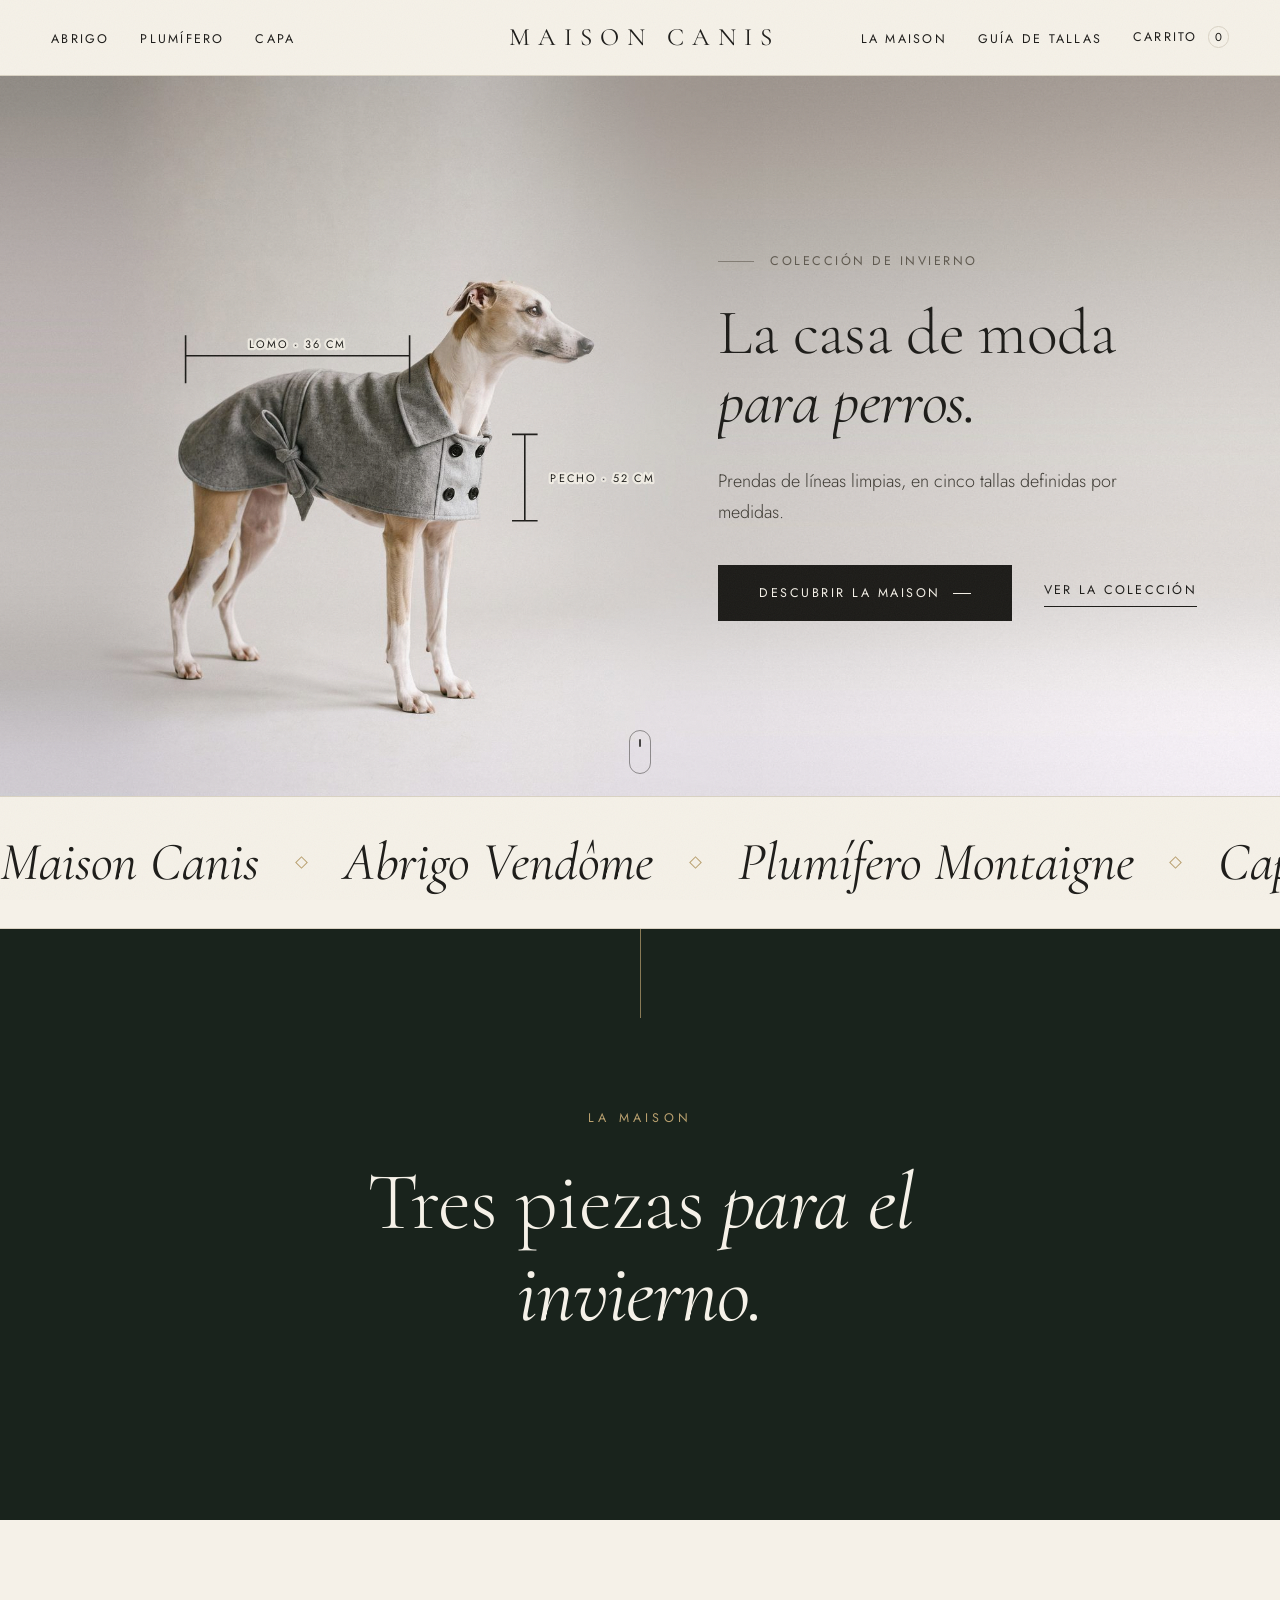
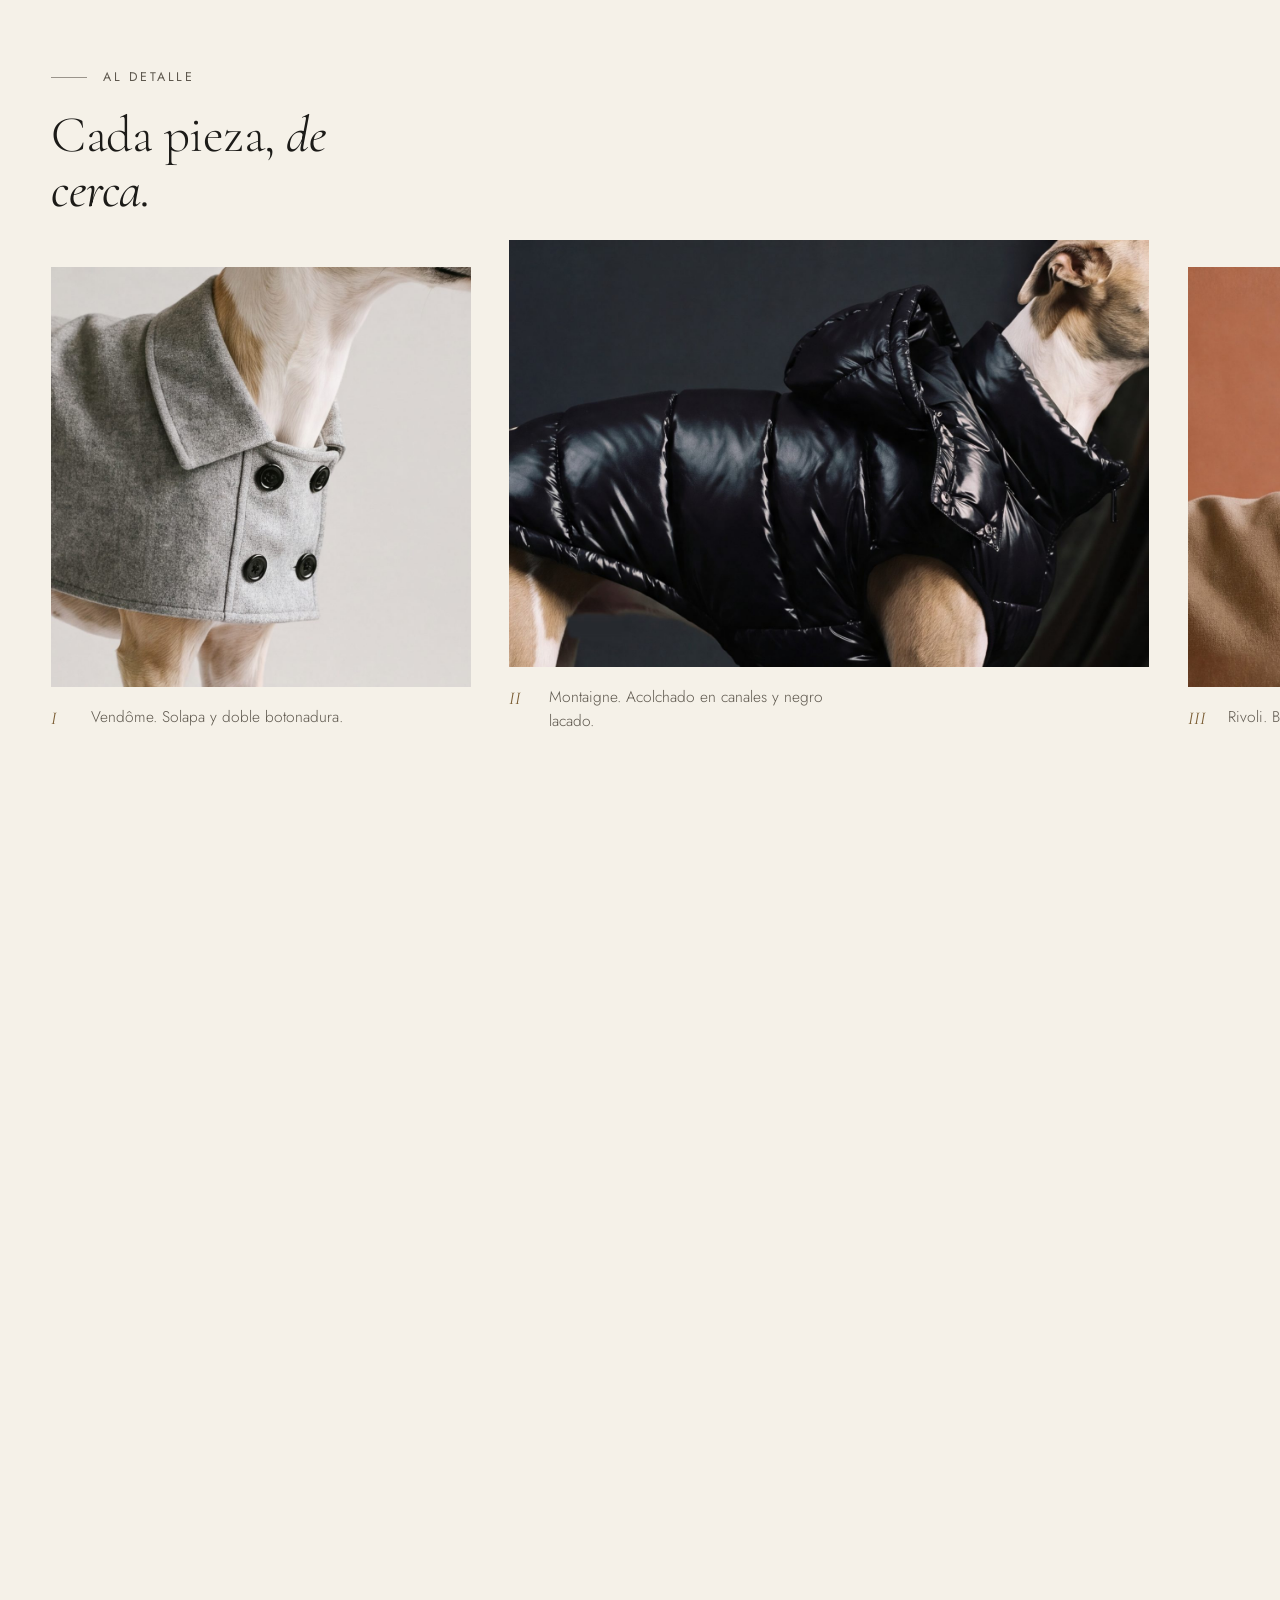
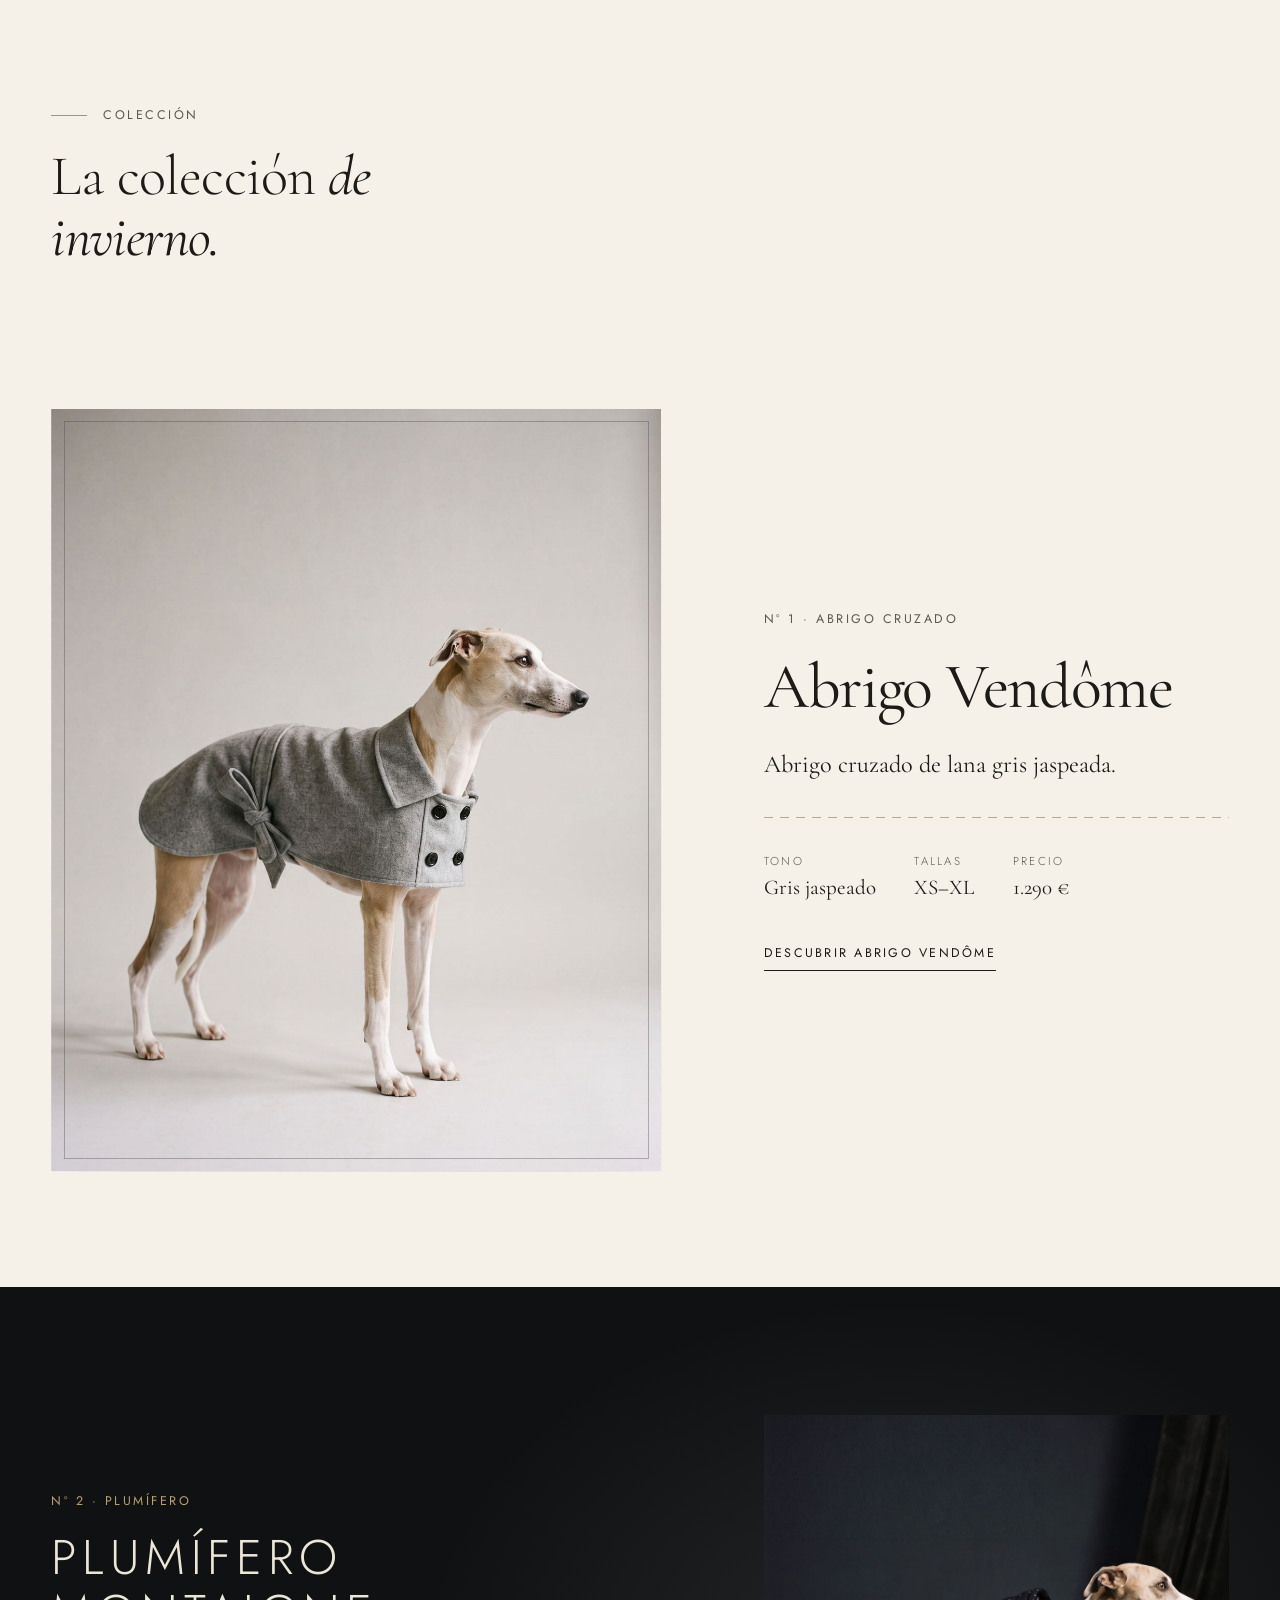
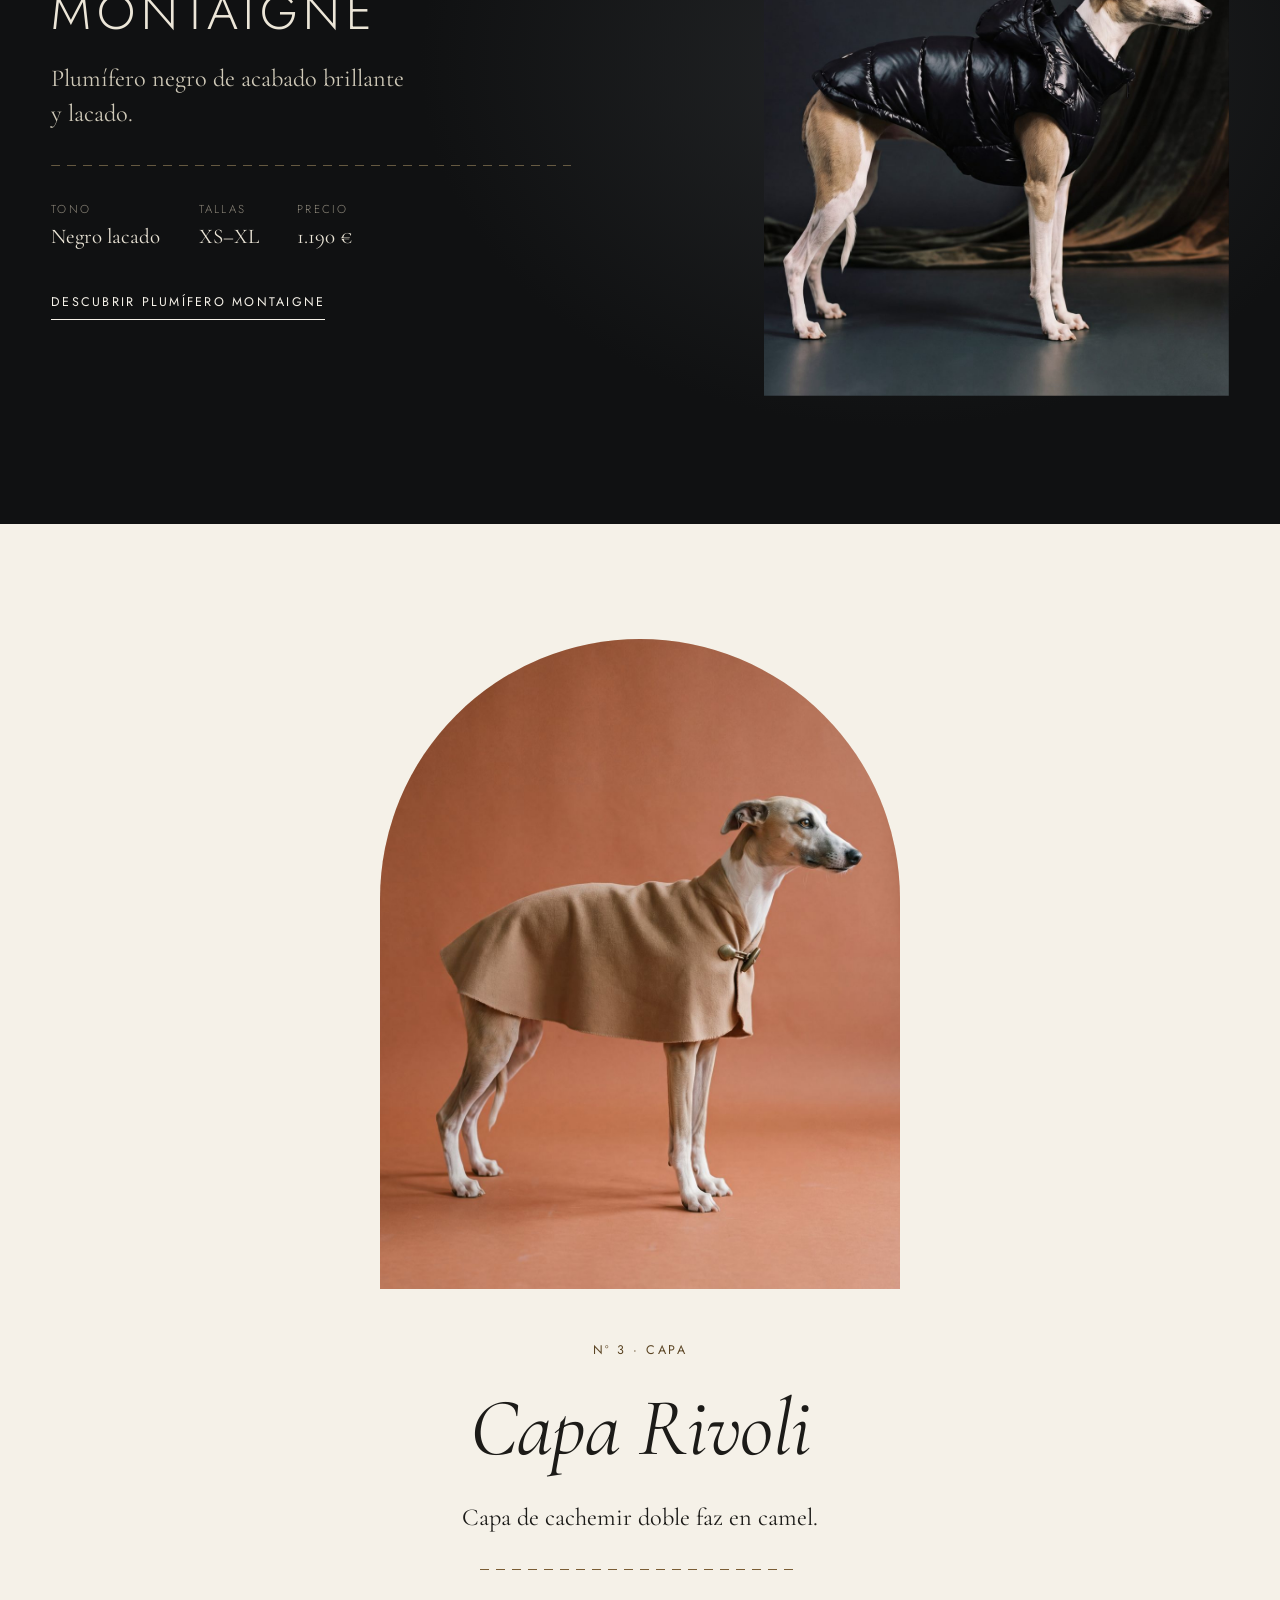
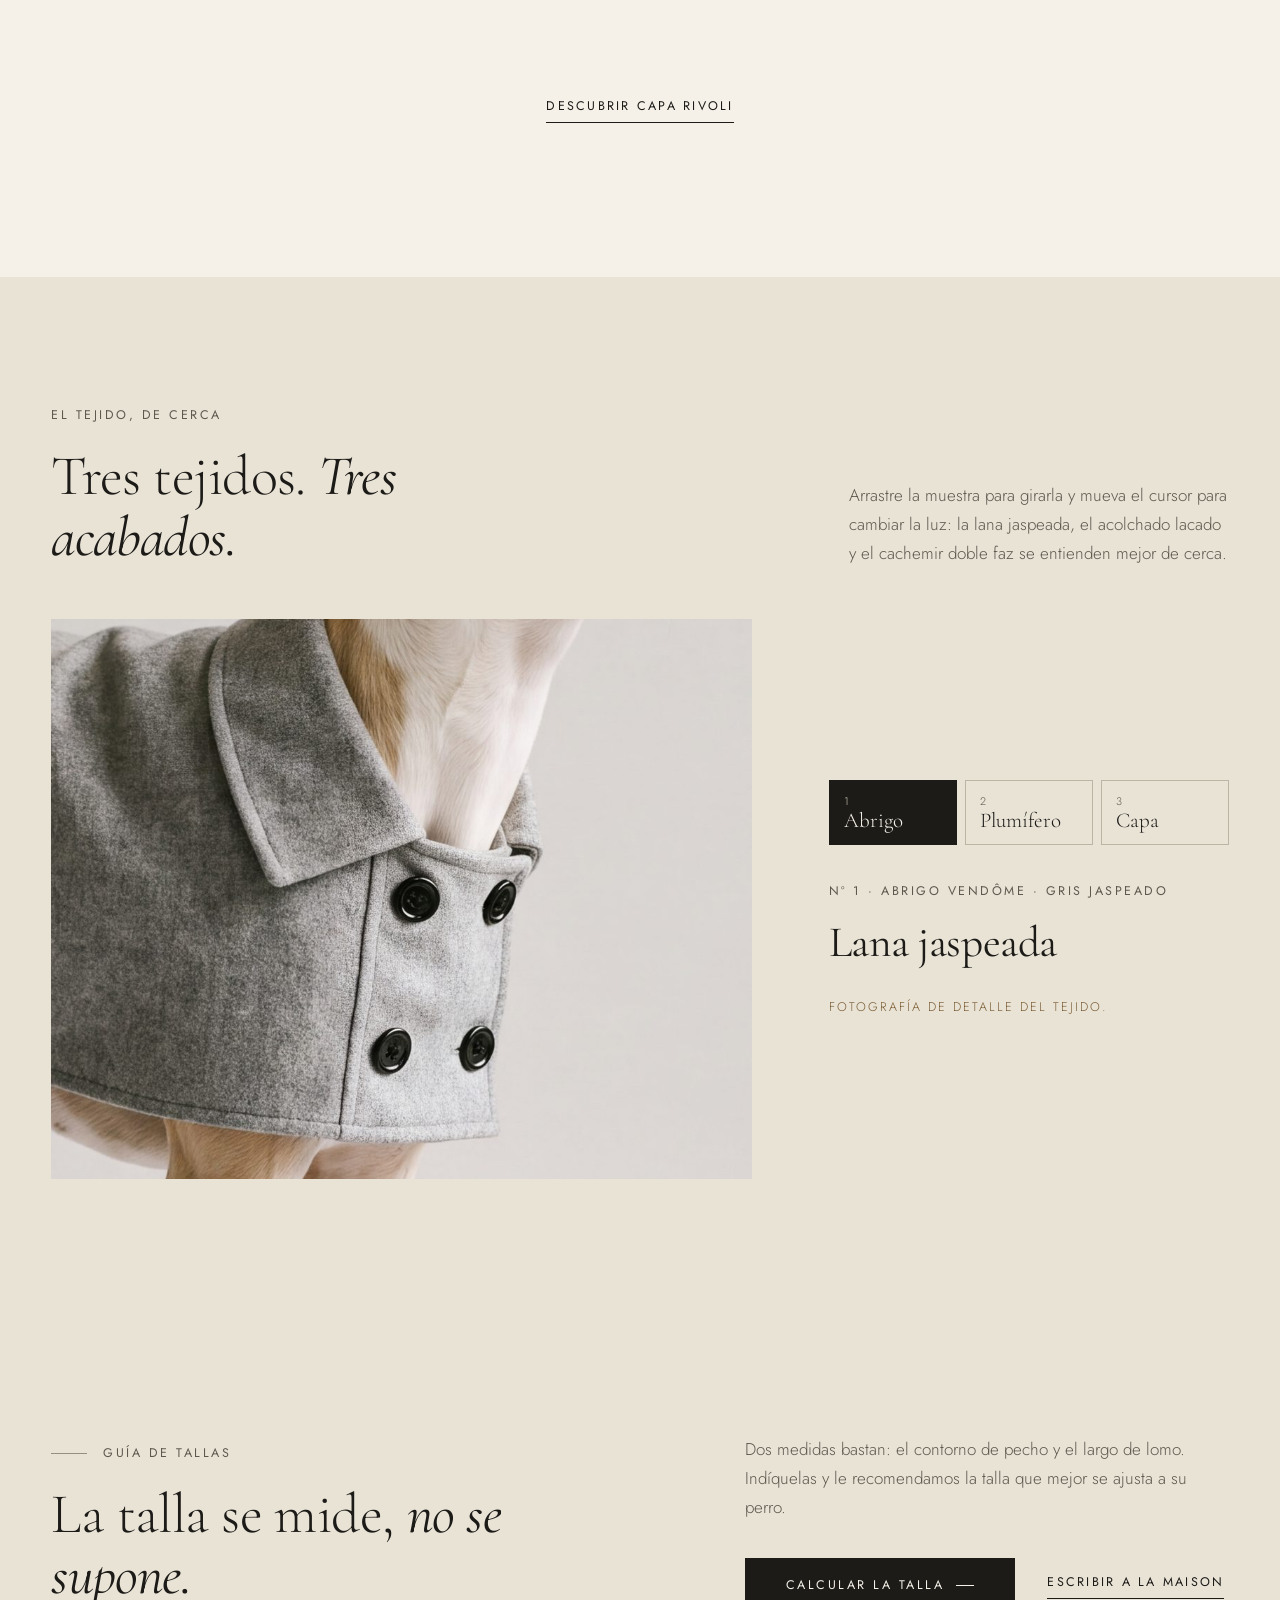
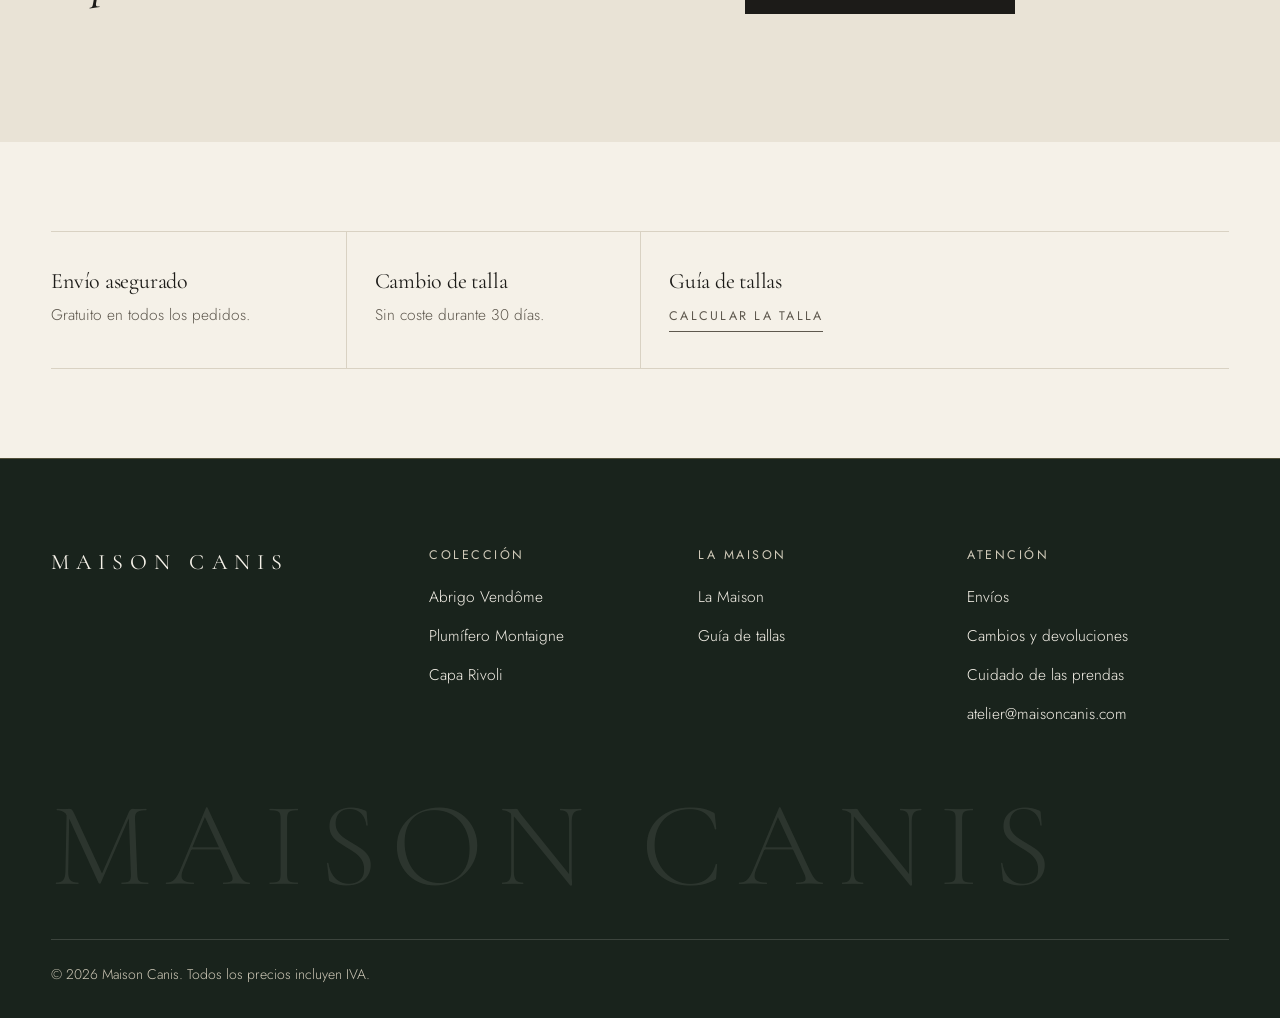
==== commit 39453c6d: "Cada dato aparece una sola vez en fichas y portada Co-Authored-By: Claude Sonnet 5.5 <noreply@anthro" ====
--- a/index.html
+++ b/index.html
@@ -49,9 +49,9 @@
         </svg>
       </div>
       <div class="hero-copy">
-        <p class="eyebrow rule">Moda para perros</p>
+        <p class="eyebrow rule">Colección de invierno</p>
         <h1 id="hero-title">La casa de moda <em>para perros.</em></h1>
-        <p class="hero-lede">Prendas de líneas limpias para perros, en cinco tallas definidas por medidas.</p>
+        <p class="hero-lede">Prendas de líneas limpias, en cinco tallas definidas por medidas.</p>
         <div class="hero-actions">
           <a class="btn" href="#la-casa">Descubrir la Maison</a>
           <a class="text-link" href="#coleccion">Ver la colección</a>
@@ -62,8 +62,7 @@
 
     <div class="marquee" aria-hidden="true">
       <div class="marquee-track">
-        <span>Maison Canis</span><span>Moda para perros</span><span>Colección de invierno</span><span>Tallas por medidas</span>
-        <span>Maison Canis</span><span>Moda para perros</span><span>Colección de invierno</span><span>Tallas por medidas</span>
+        <span>Maison Canis</span><span>Abrigo Vendôme</span><span>Plumífero Montaigne</span><span>Capa Rivoli</span><span>Maison Canis</span><span>Abrigo Vendôme</span><span>Plumífero Montaigne</span><span>Capa Rivoli</span>
       </div>
     </div>
 
@@ -156,7 +155,7 @@
       <div class="services" style="margin:0 0 clamp(56px,7vw,104px)">
         <div class="service reveal"><h3>Envío asegurado</h3><p>Gratuito en todos los pedidos.</p></div>
         <div class="service reveal"><h3>Cambio de talla</h3><p>Sin coste durante 30 días.</p></div>
-        <div class="service reveal"><h3>Tallas por medidas</h3><p>Cinco tallas definidas por pecho y lomo.</p></div>
+        <div class="service reveal"><h3>Guía de tallas</h3><p><a class="text-link" href="guia-de-tallas.html#calculadora">Calcular la talla</a></p></div>
       </div>
     </section>
   </main>
--- a/css/styles.css
+++ b/css/styles.css
@@ -526,6 +526,8 @@
 .fabric-tabs button[aria-pressed="true"] span { color: #cfc9b8; }
 .fabric-name { font-size: clamp(32px, 3.4vw, 50px); margin: 14px 0 16px; }
 .fabric-text { color: var(--muted); max-width: 44ch; }
+.fabric-viewer.solo { grid-template-columns: minmax(0, 1fr); max-width: 760px; margin: 0 auto; }
+.fabric-viewer.solo .fabric-hint { margin-top: 18px; text-align: center; }
 .fabric-hint { margin-top: 28px; font-size: 12.5px; letter-spacing: .16em; text-transform: uppercase; color: var(--bronze); }
 .tejido .section-head { margin-bottom: clamp(32px, 4vw, 56px); }
 
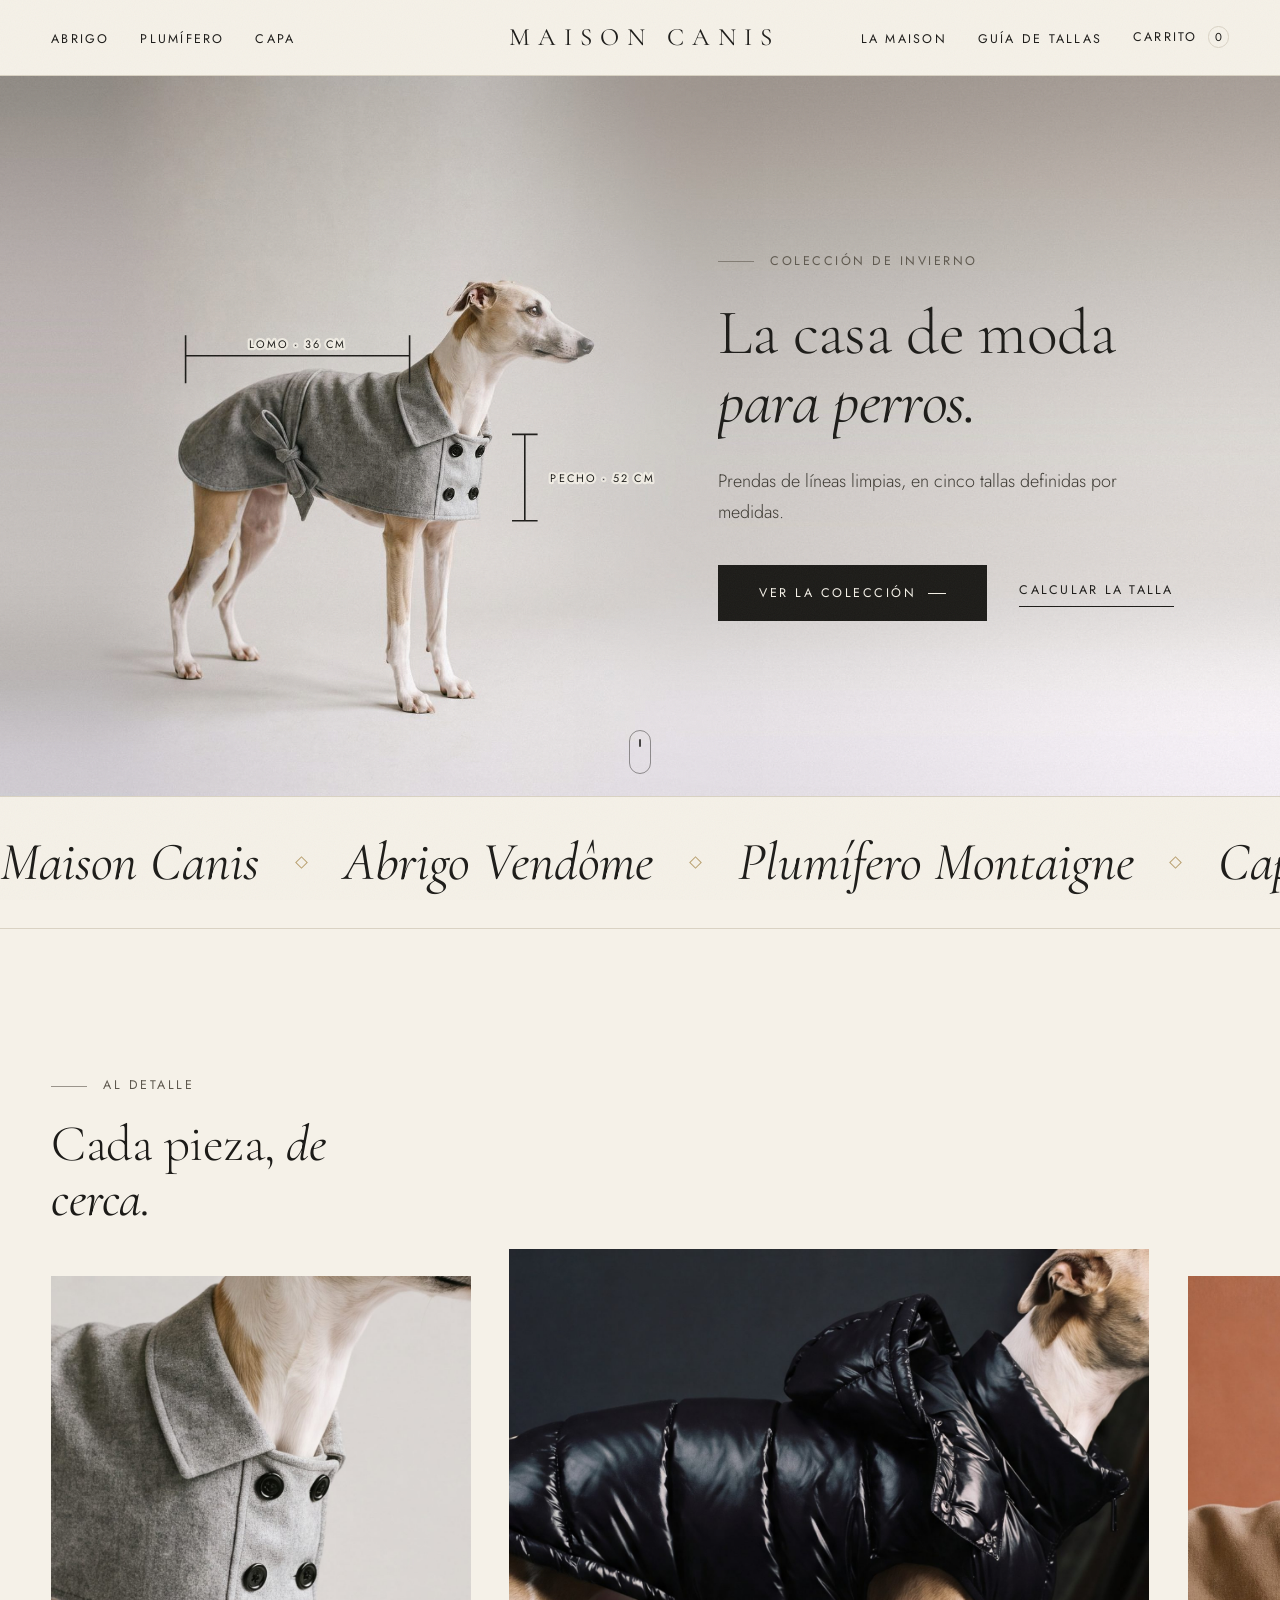
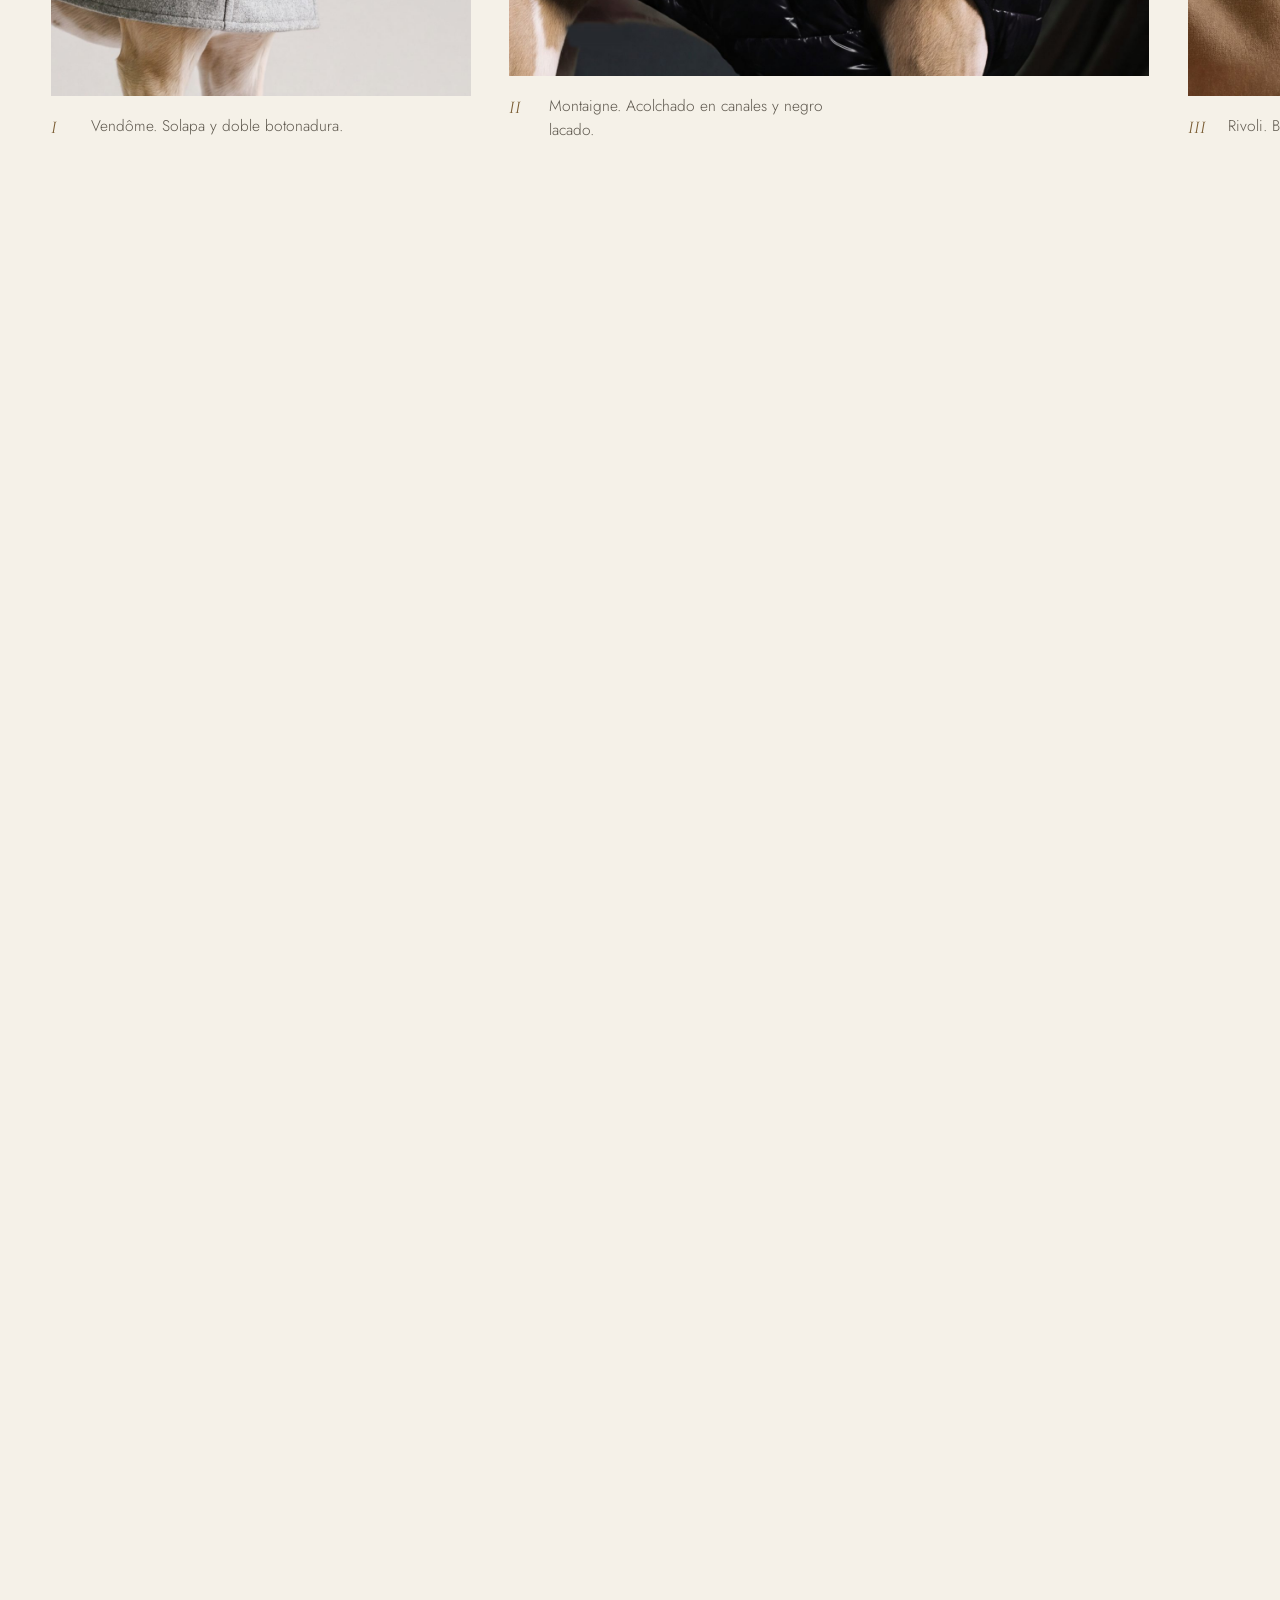
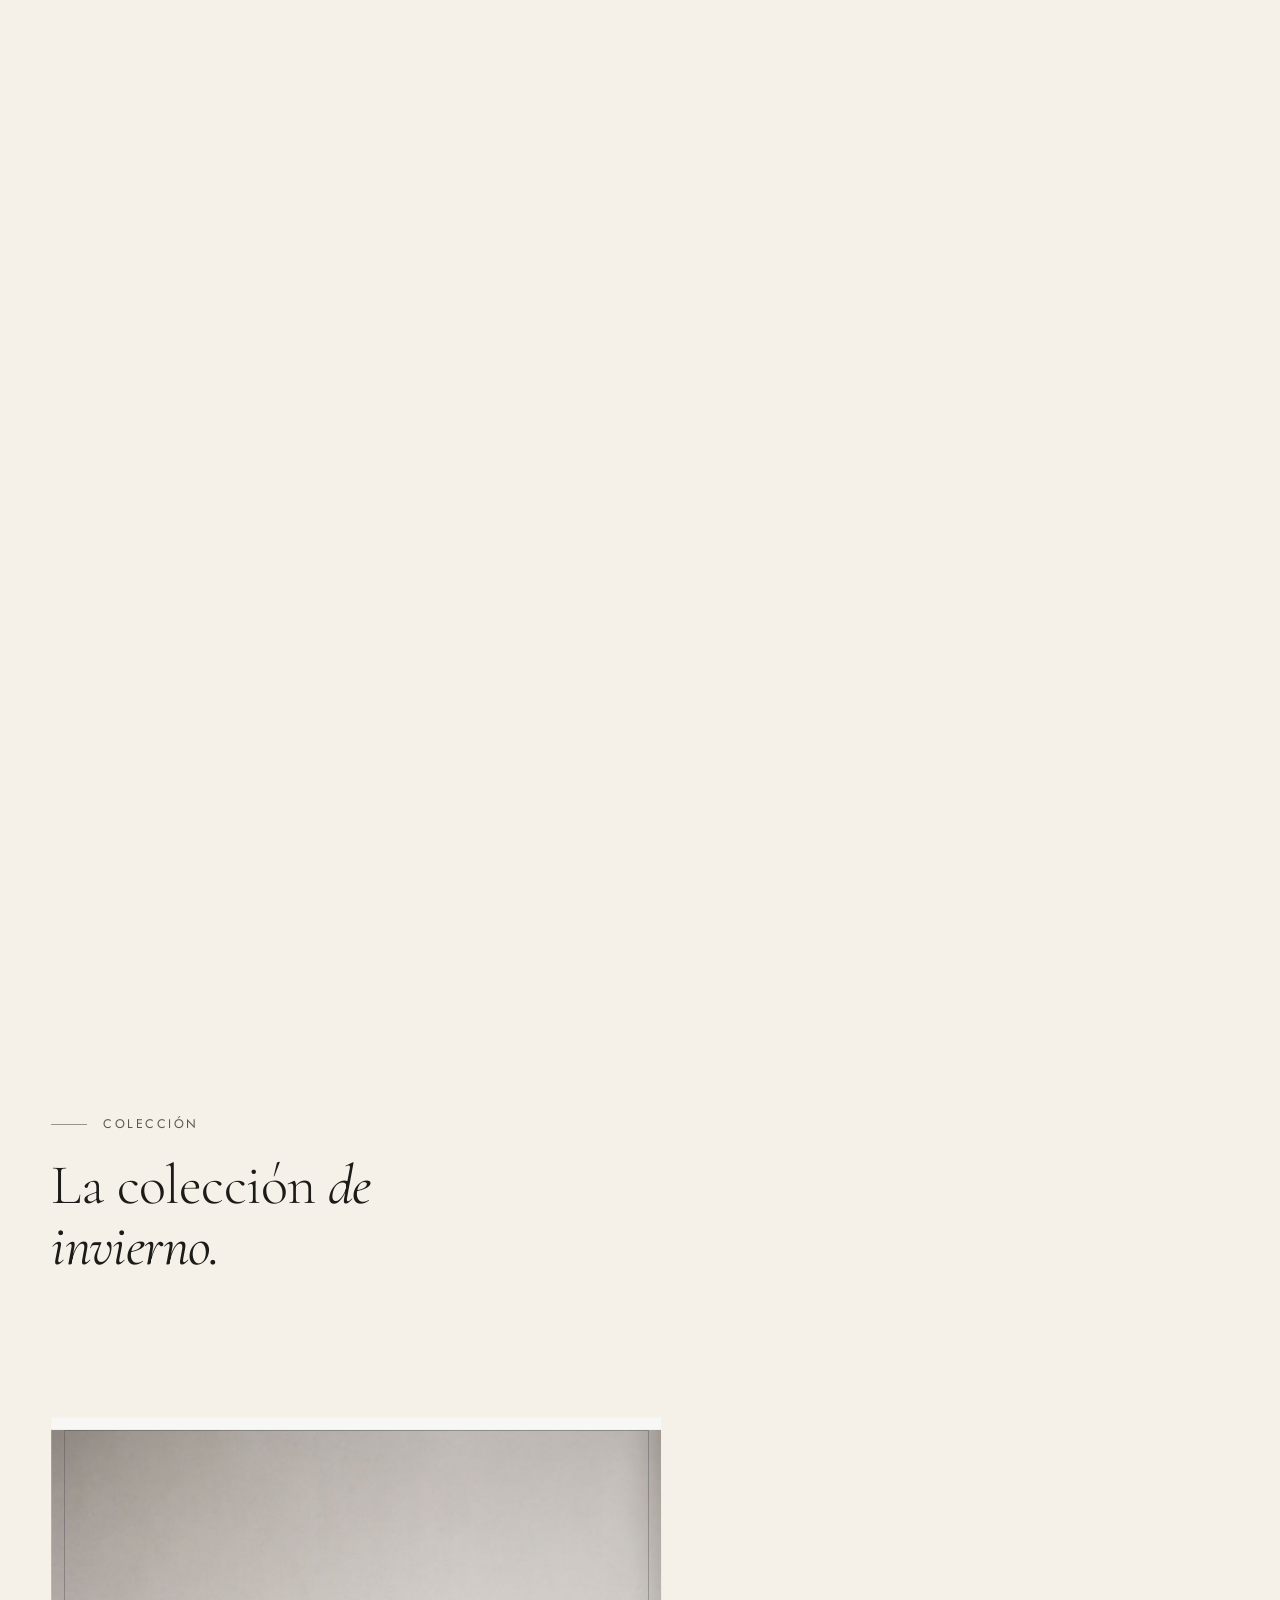
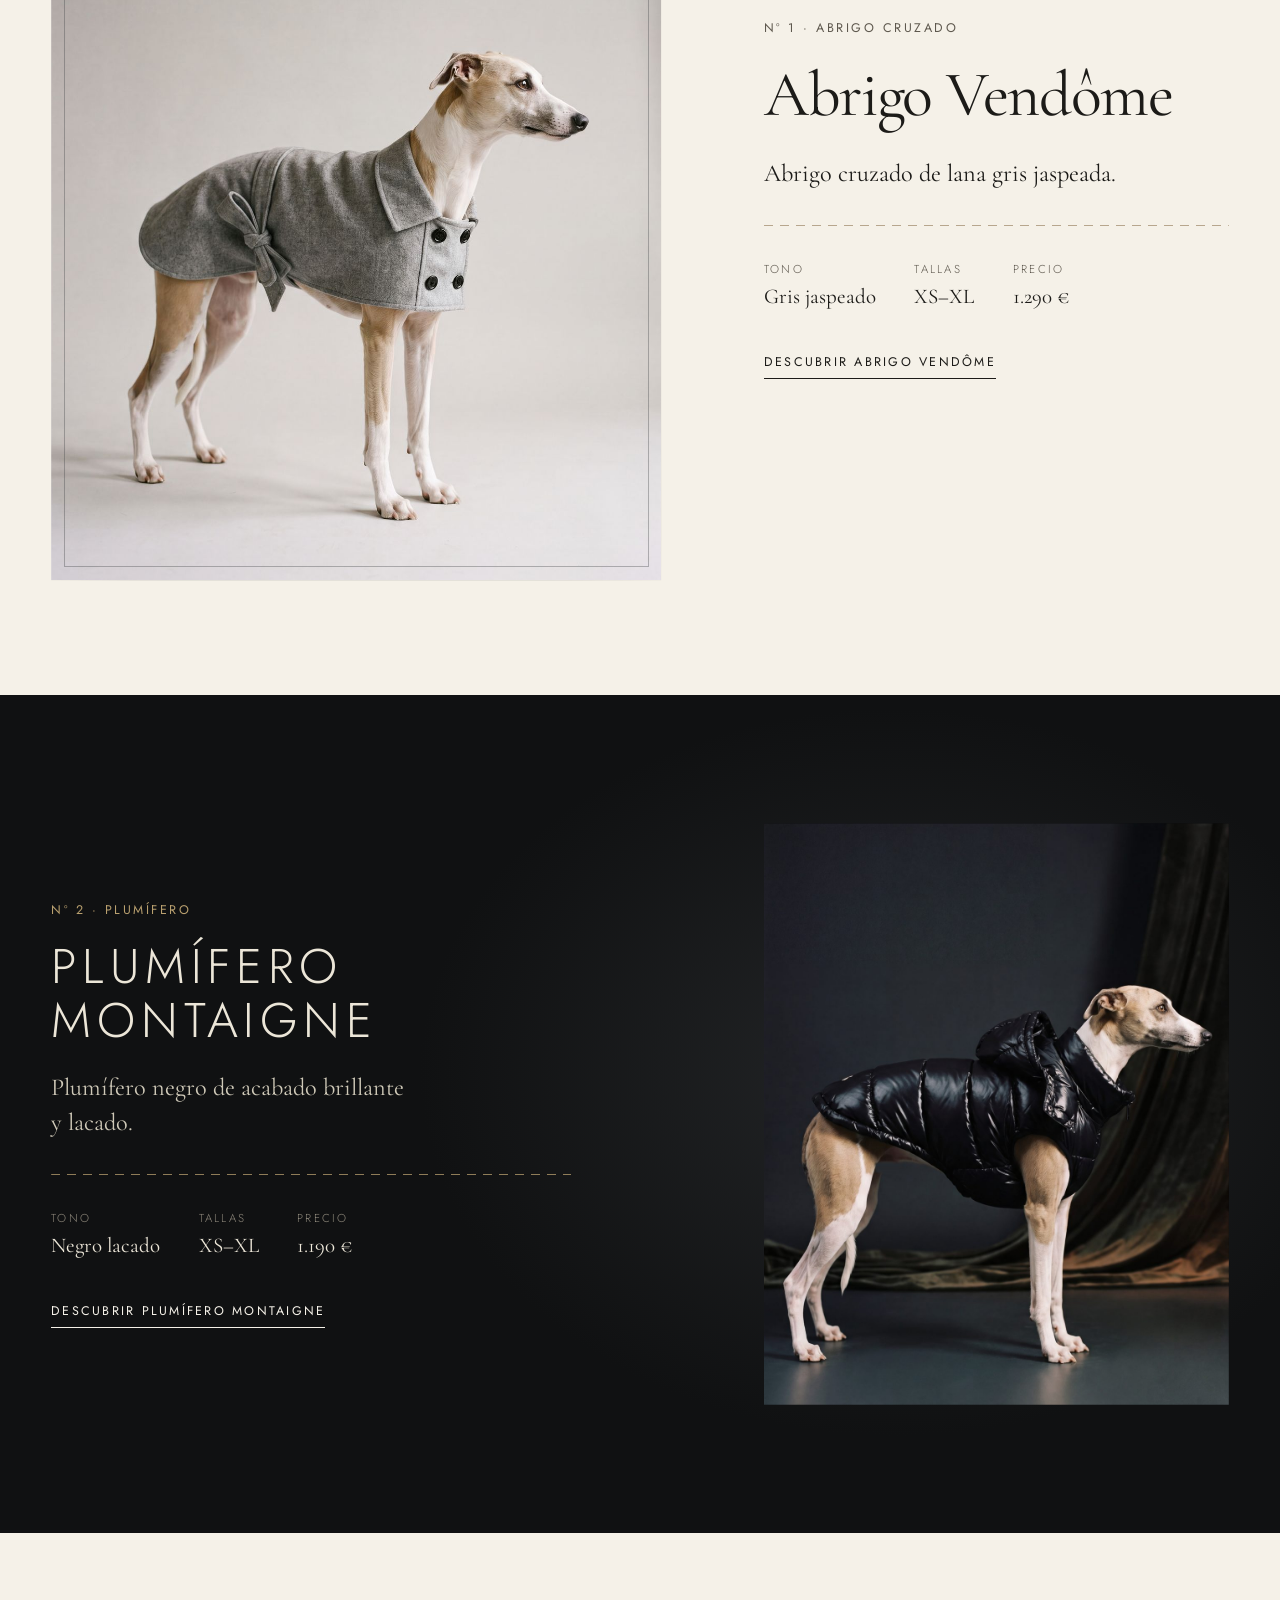
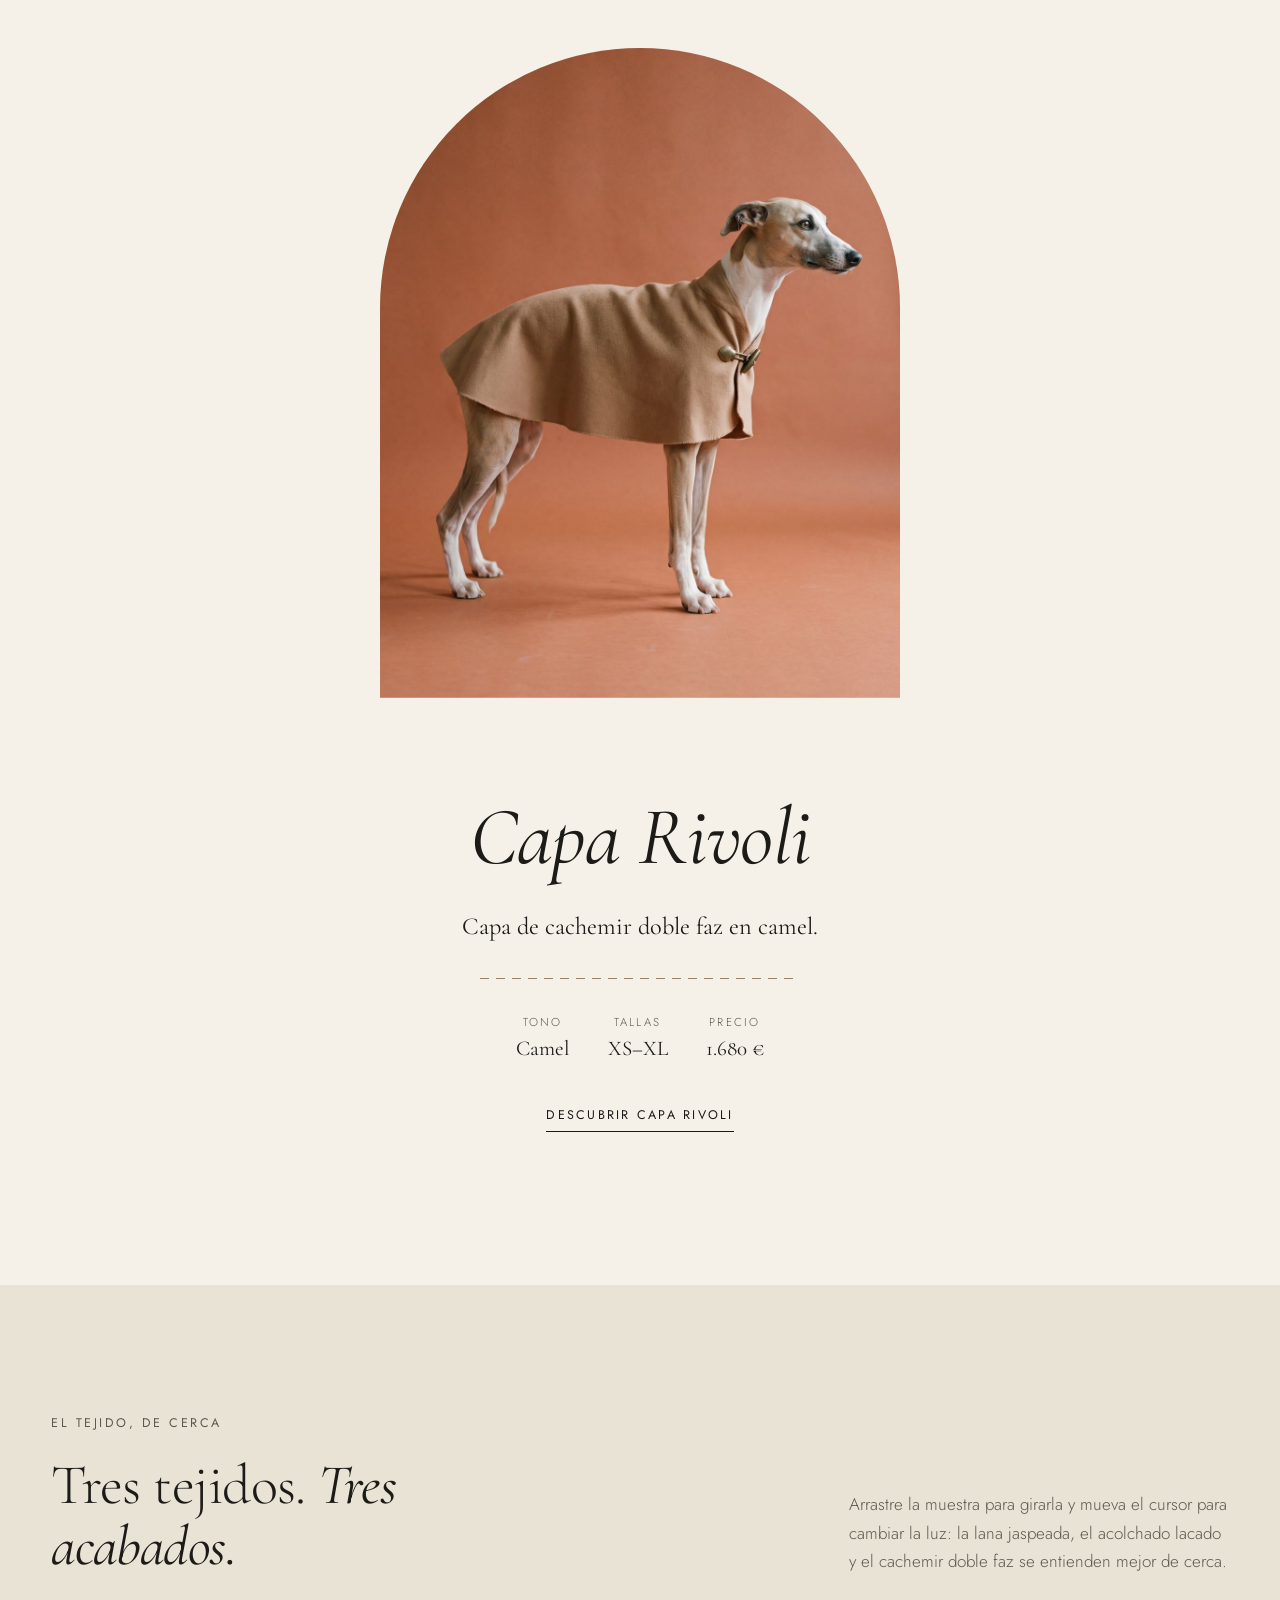
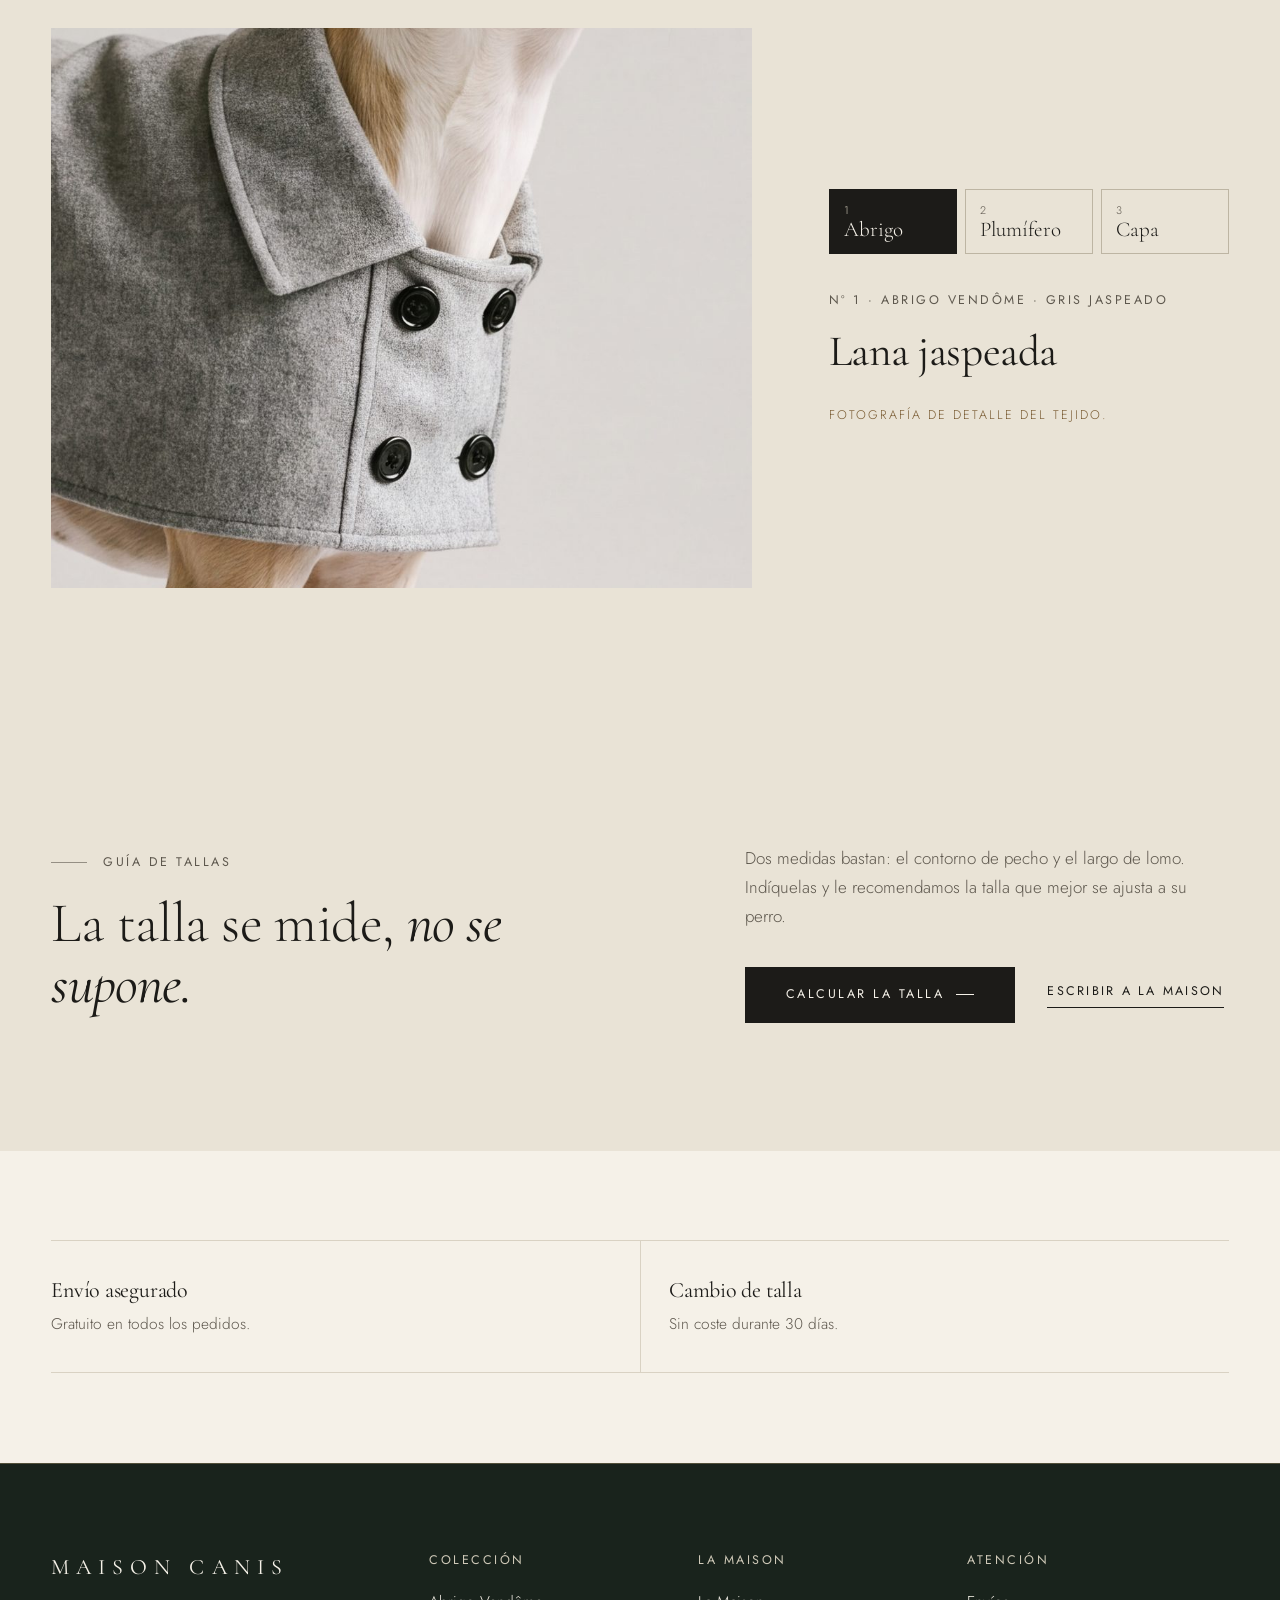
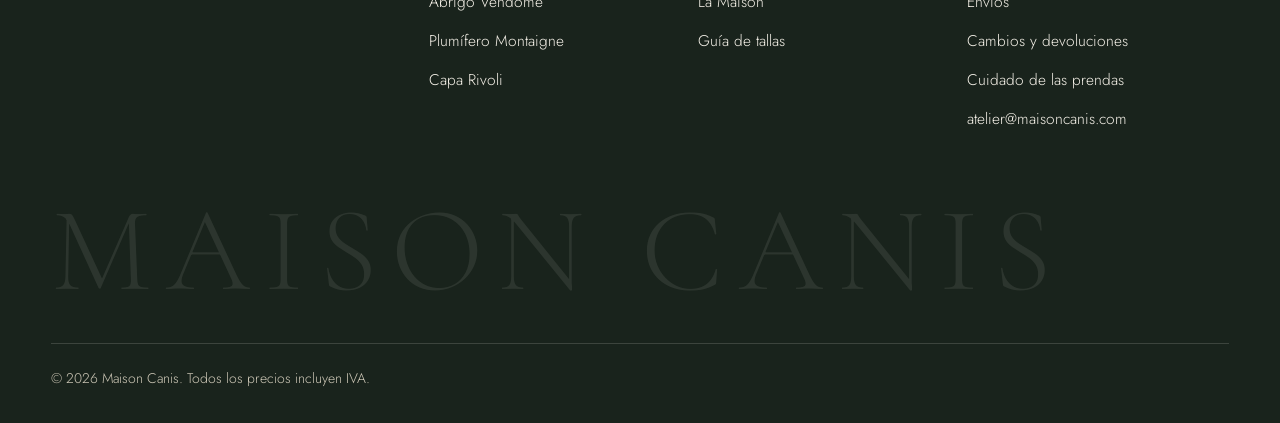
==== commit cf854fb5: "Portada sin bloque de eslogan, CTA a la colección y limpieza de maquetación Co-Authored-By: Claude S" ====
--- a/index.html
+++ b/index.html
@@ -53,11 +53,11 @@
         <h1 id="hero-title">La casa de moda <em>para perros.</em></h1>
         <p class="hero-lede">Prendas de líneas limpias, en cinco tallas definidas por medidas.</p>
         <div class="hero-actions">
-          <a class="btn" href="#la-casa">Descubrir la Maison</a>
-          <a class="text-link" href="#coleccion">Ver la colección</a>
+          <a class="btn" href="#coleccion">Ver la colección</a>
+          <a class="text-link" href="guia-de-tallas.html#calculadora">Calcular la talla</a>
         </div>
       </div>
-      <a class="scroll-cue" href="#la-casa" aria-label="Seguir bajando"><span></span></a>
+      <a class="scroll-cue" href="#casa" aria-label="Seguir bajando"><span></span></a>
     </section>
 
     <div class="marquee" aria-hidden="true">
@@ -66,15 +66,7 @@
       </div>
     </div>
 
-    <section class="section on-dark manifesto manifesto-lg" id="la-casa" aria-labelledby="manifiesto">
-      <div class="container">
-        <p class="eyebrow">La Maison</p>
-        <h2 id="manifiesto" class="visually-hidden">Manifiesto</h2>
-        <blockquote data-words>Tres piezas <em>para el invierno.</em></blockquote>
-      </div>
-    </section>
-
-    <section class="rail" id="casa" aria-labelledby="casa-title" data-rail>
+        <section class="rail" id="casa" aria-labelledby="casa-title" data-rail>
       <div class="rail-sticky">
         <div class="rail-head container">
           <p class="eyebrow rule">Al detalle</p>
@@ -152,11 +144,10 @@
     </section>
 
     <section class="container" aria-label="Servicio">
-      <div class="services" style="margin:0 0 clamp(56px,7vw,104px)">
+      <div class="services two" style="margin:0 0 clamp(56px,7vw,104px)">
         <div class="service reveal"><h3>Envío asegurado</h3><p>Gratuito en todos los pedidos.</p></div>
         <div class="service reveal"><h3>Cambio de talla</h3><p>Sin coste durante 30 días.</p></div>
-        <div class="service reveal"><h3>Guía de tallas</h3><p><a class="text-link" href="guia-de-tallas.html#calculadora">Calcular la talla</a></p></div>
-      </div>
+              </div>
     </section>
   </main>
 
--- a/css/styles.css
+++ b/css/styles.css
@@ -183,6 +183,7 @@
 .split-body .muted + .btn { margin-top: 32px; }
 
 /* Servicios */
+.services.two { grid-template-columns: repeat(2, minmax(0, 1fr)); }
 .services { display: grid; grid-template-columns: repeat(4, minmax(0, 1fr)); border-top: 1px solid var(--line); border-bottom: 1px solid var(--line); }
 .service { padding: 36px 28px; border-left: 1px solid var(--line); }
 .service:first-child { border-left: 0; padding-left: 0; }
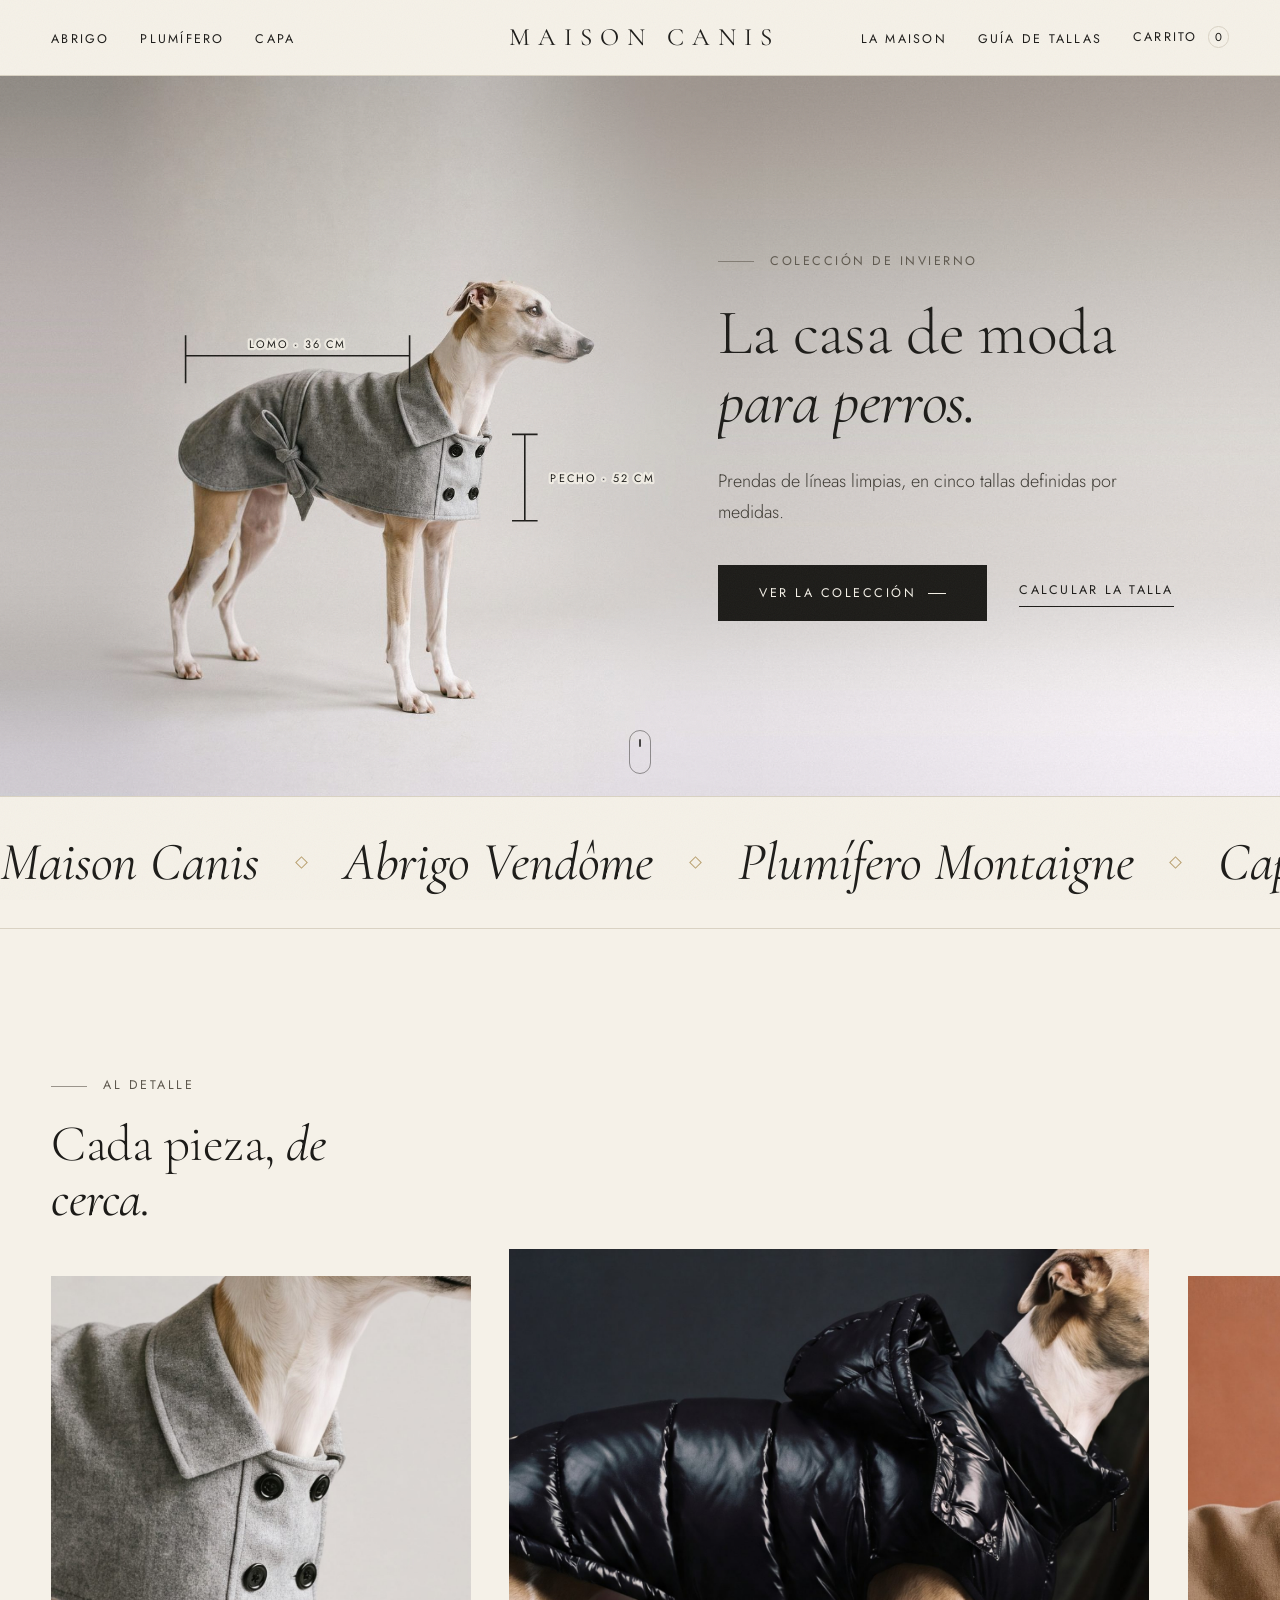
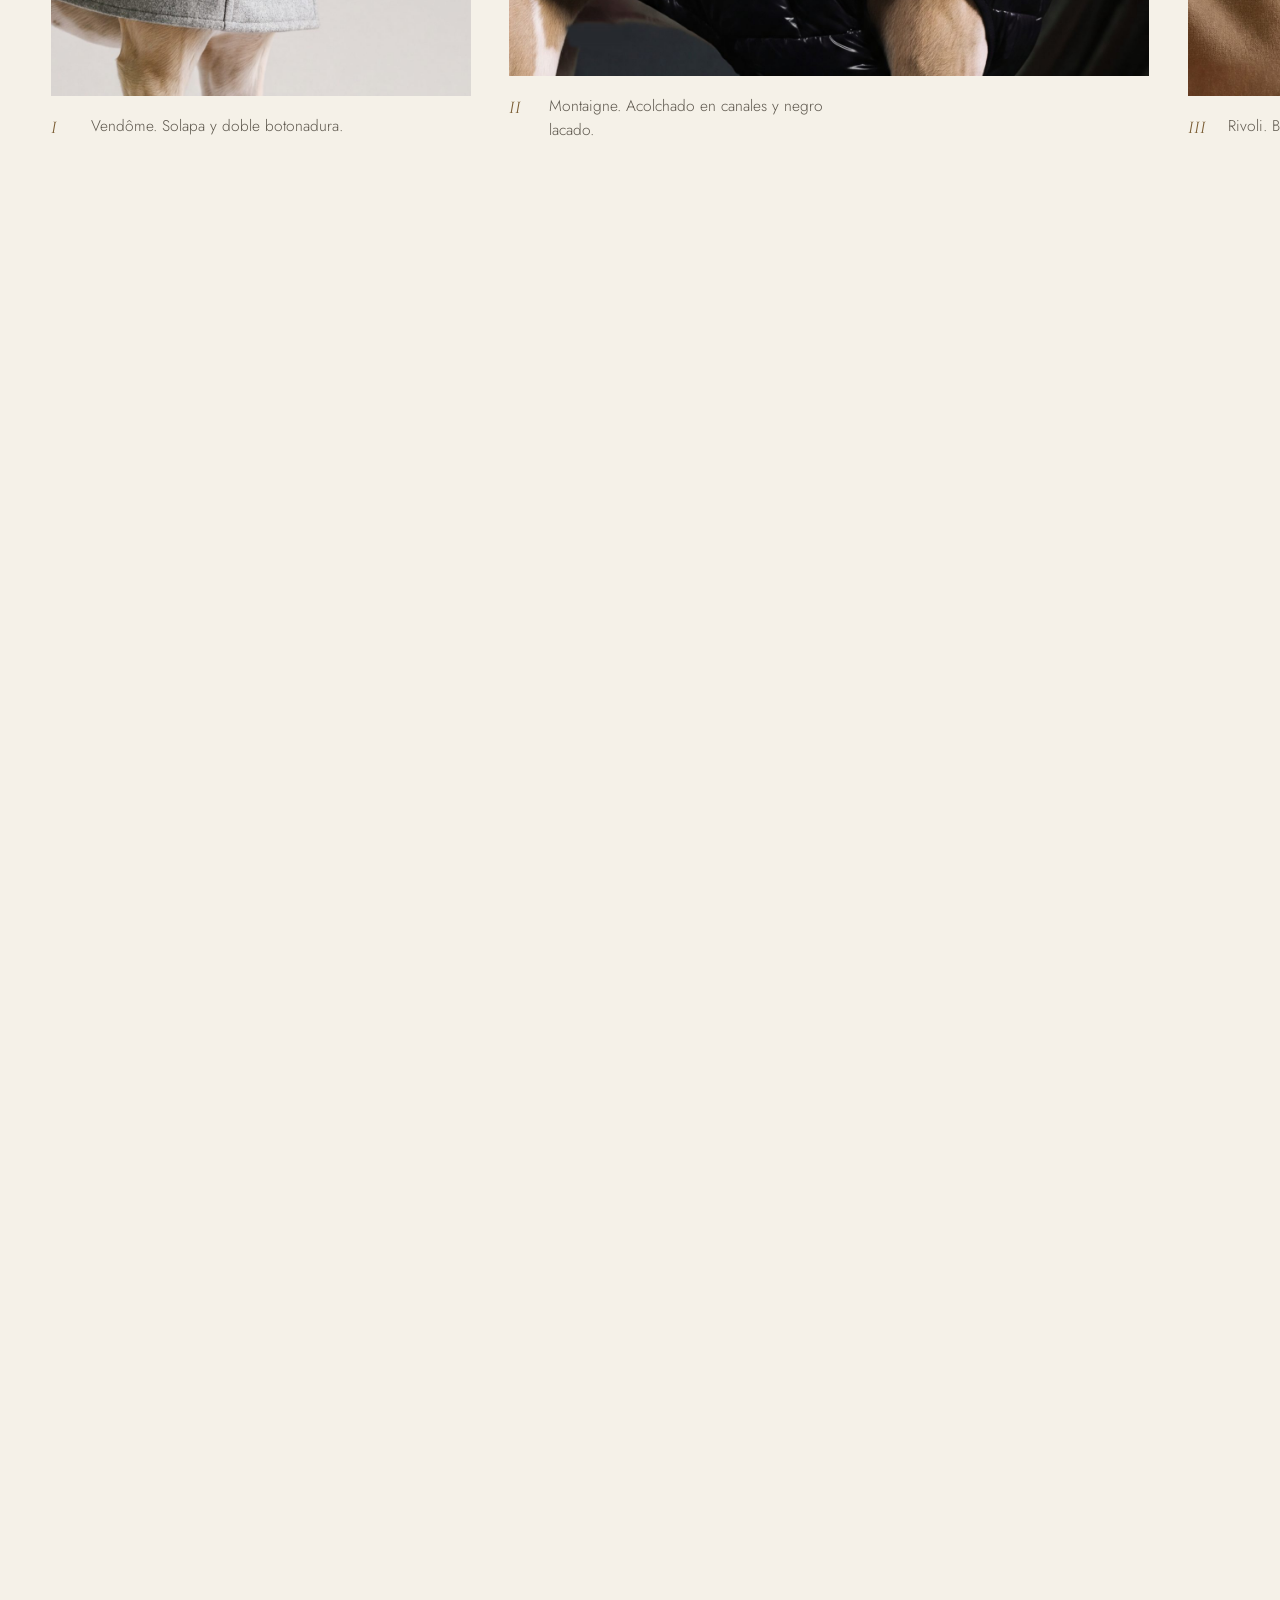
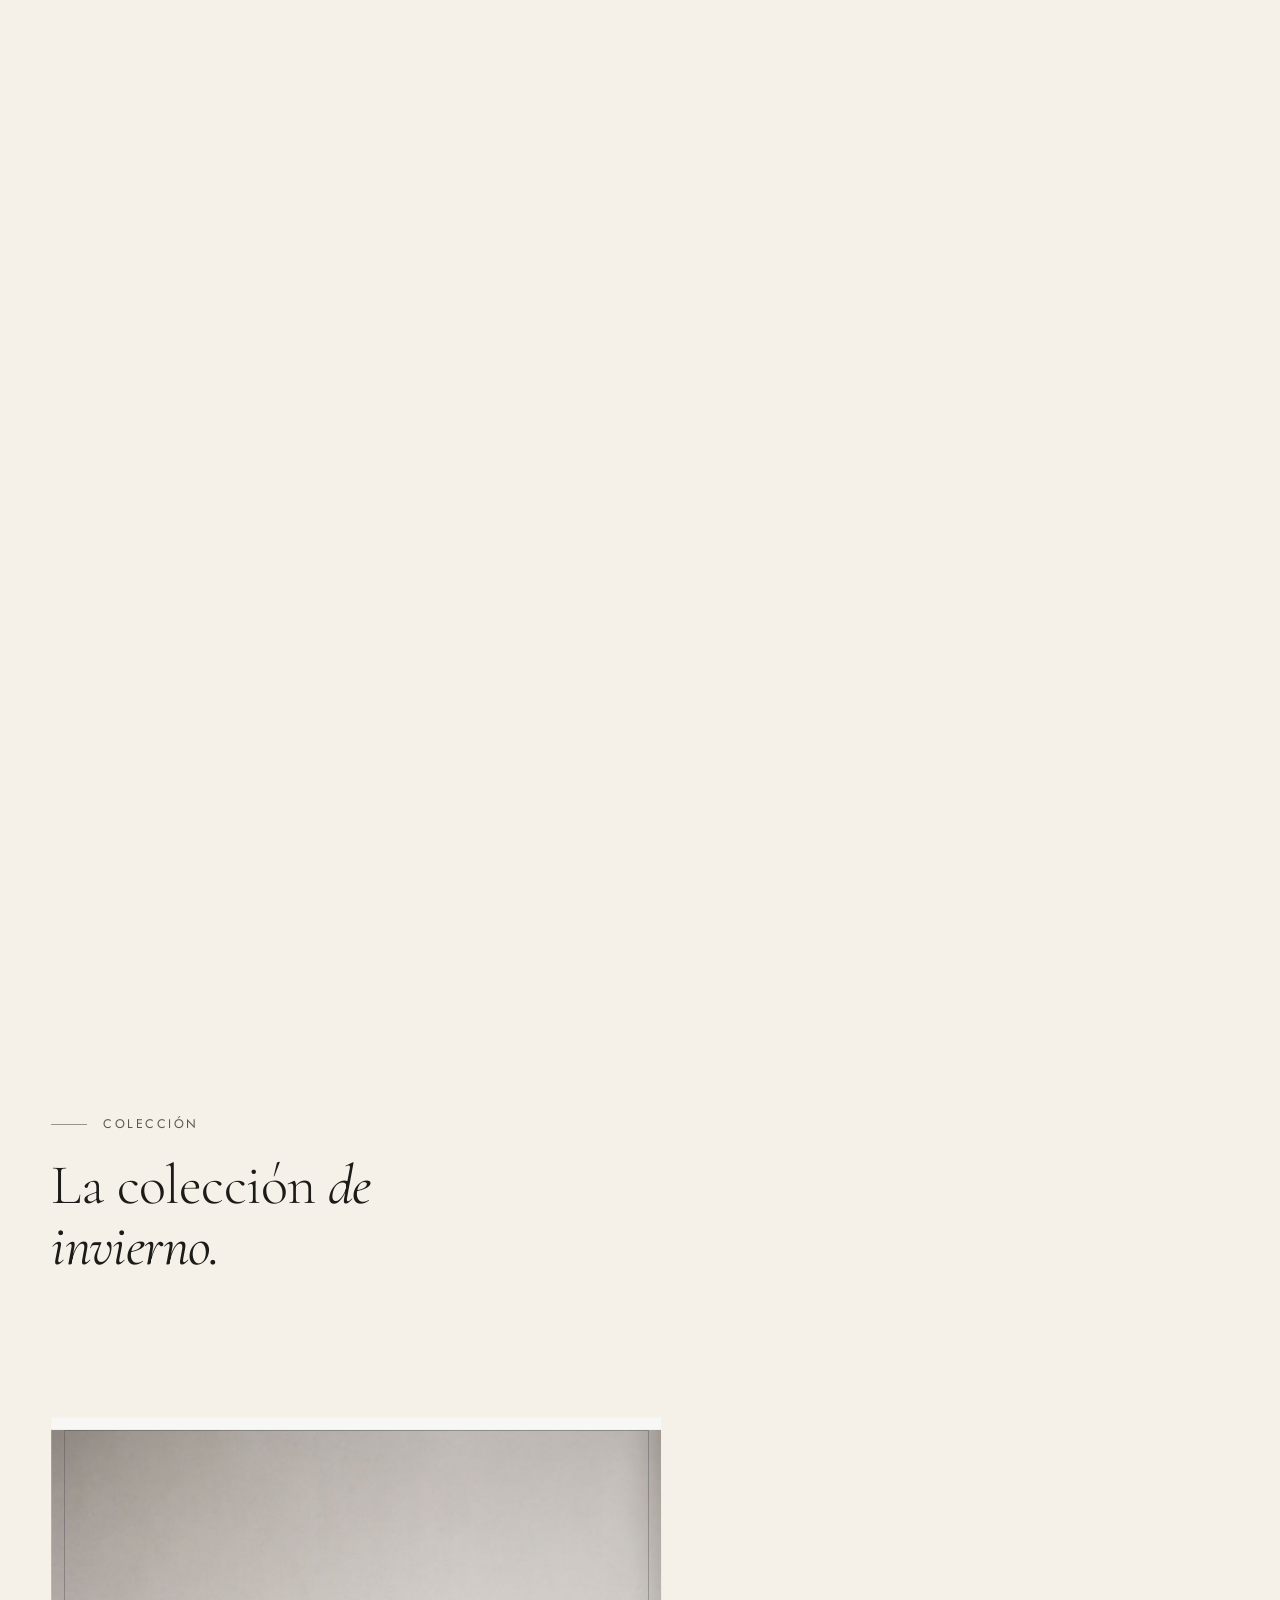
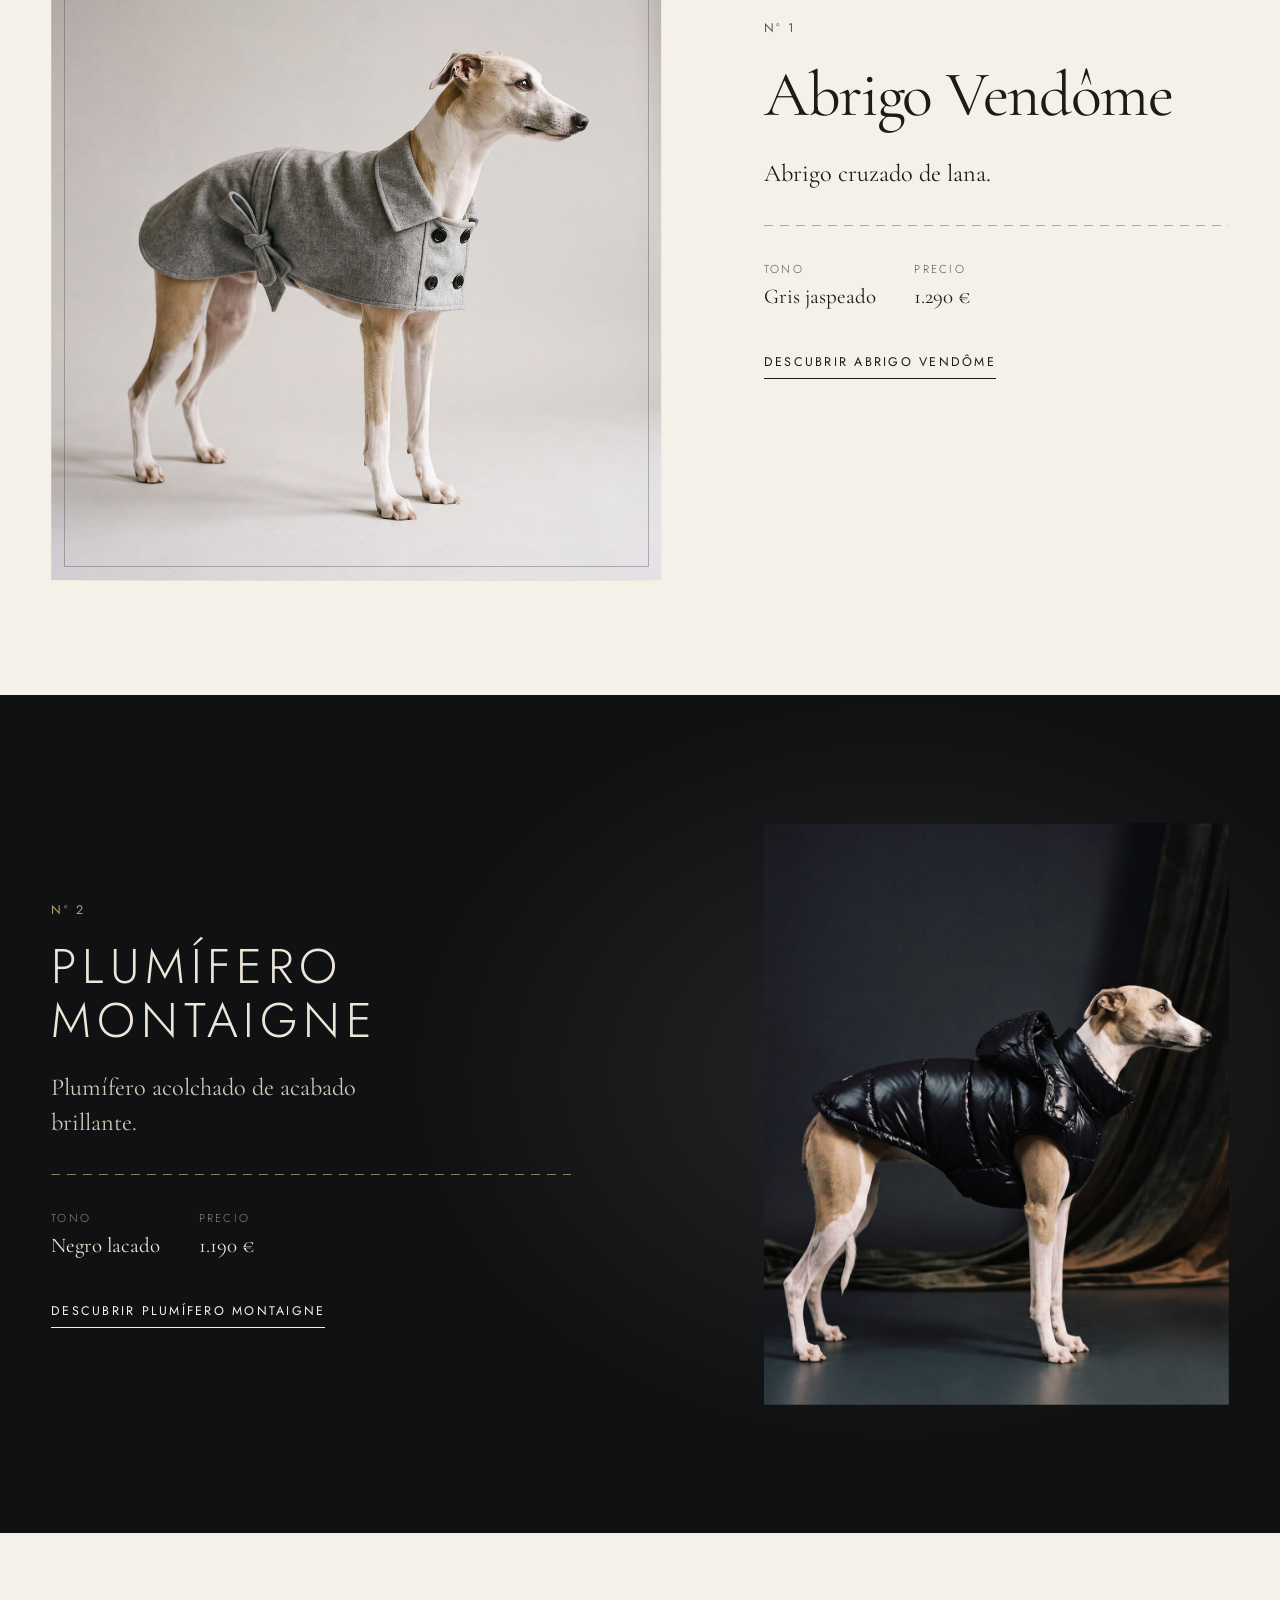
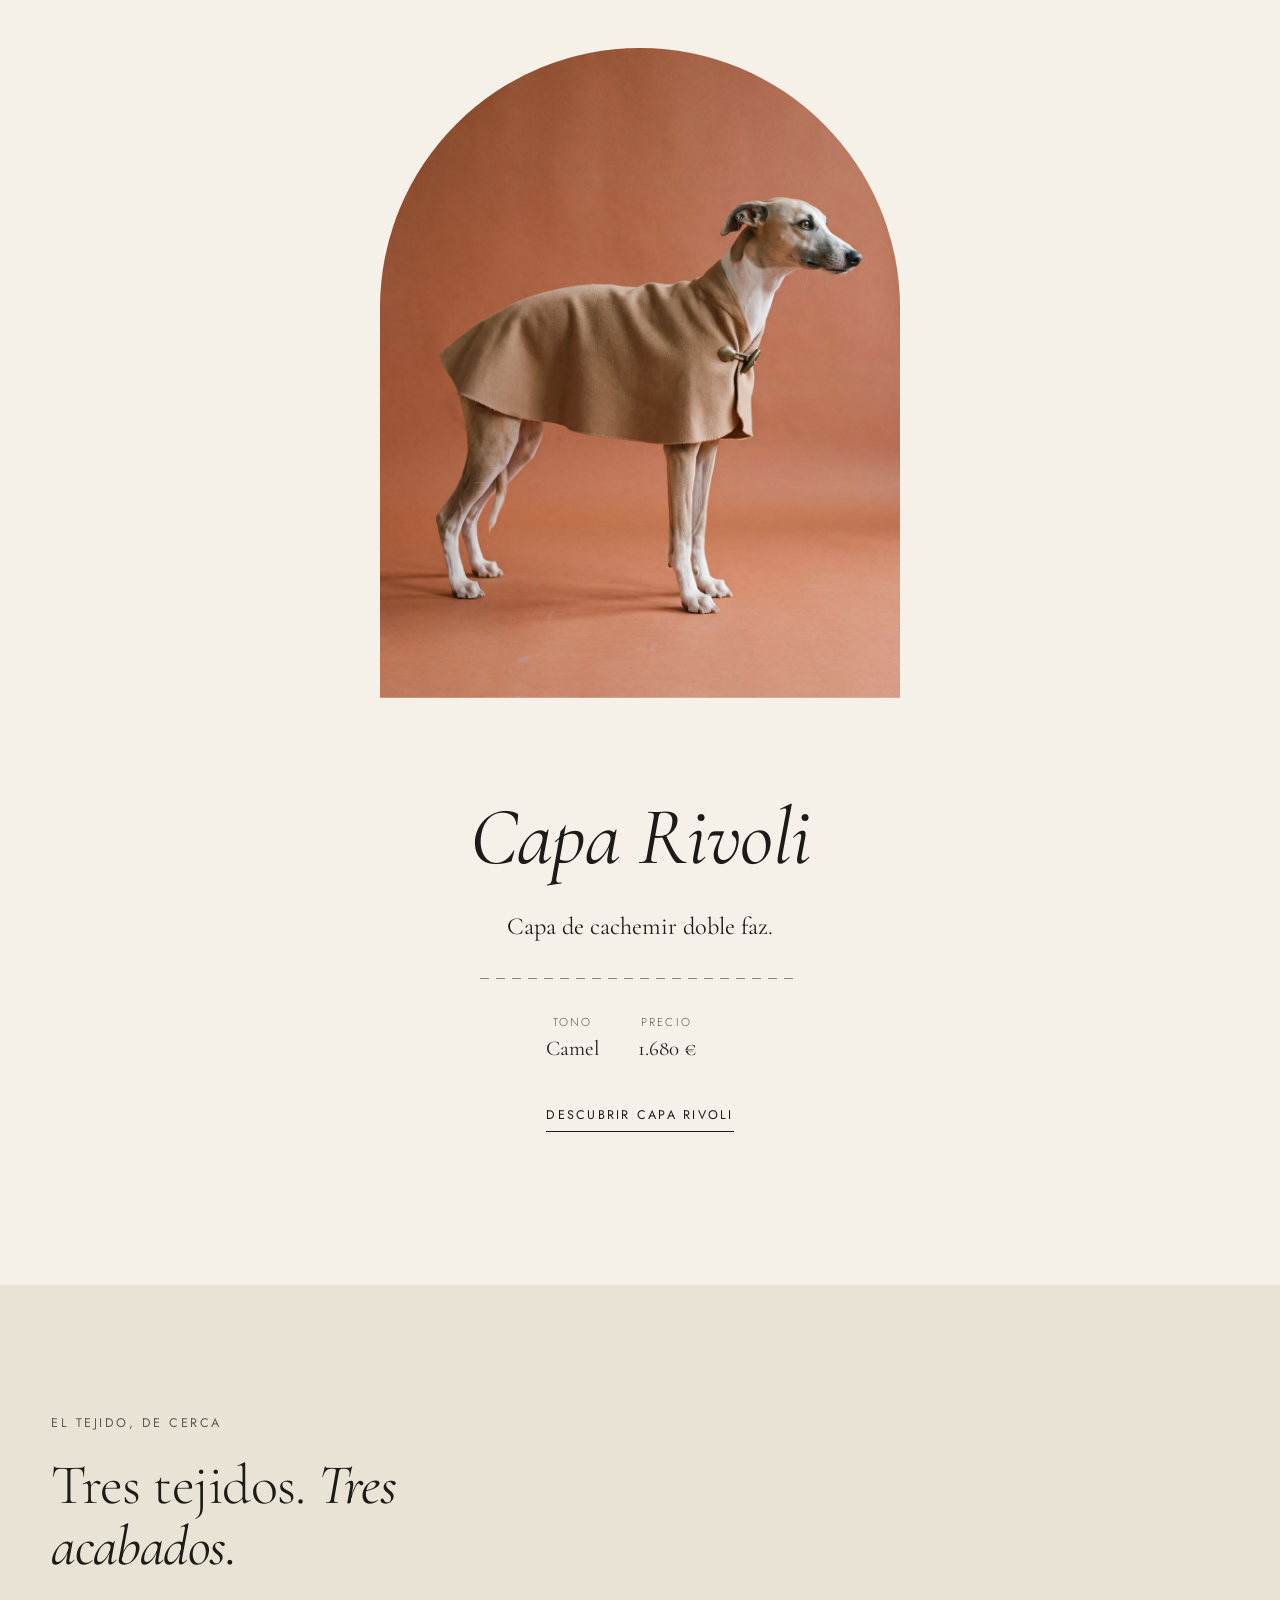
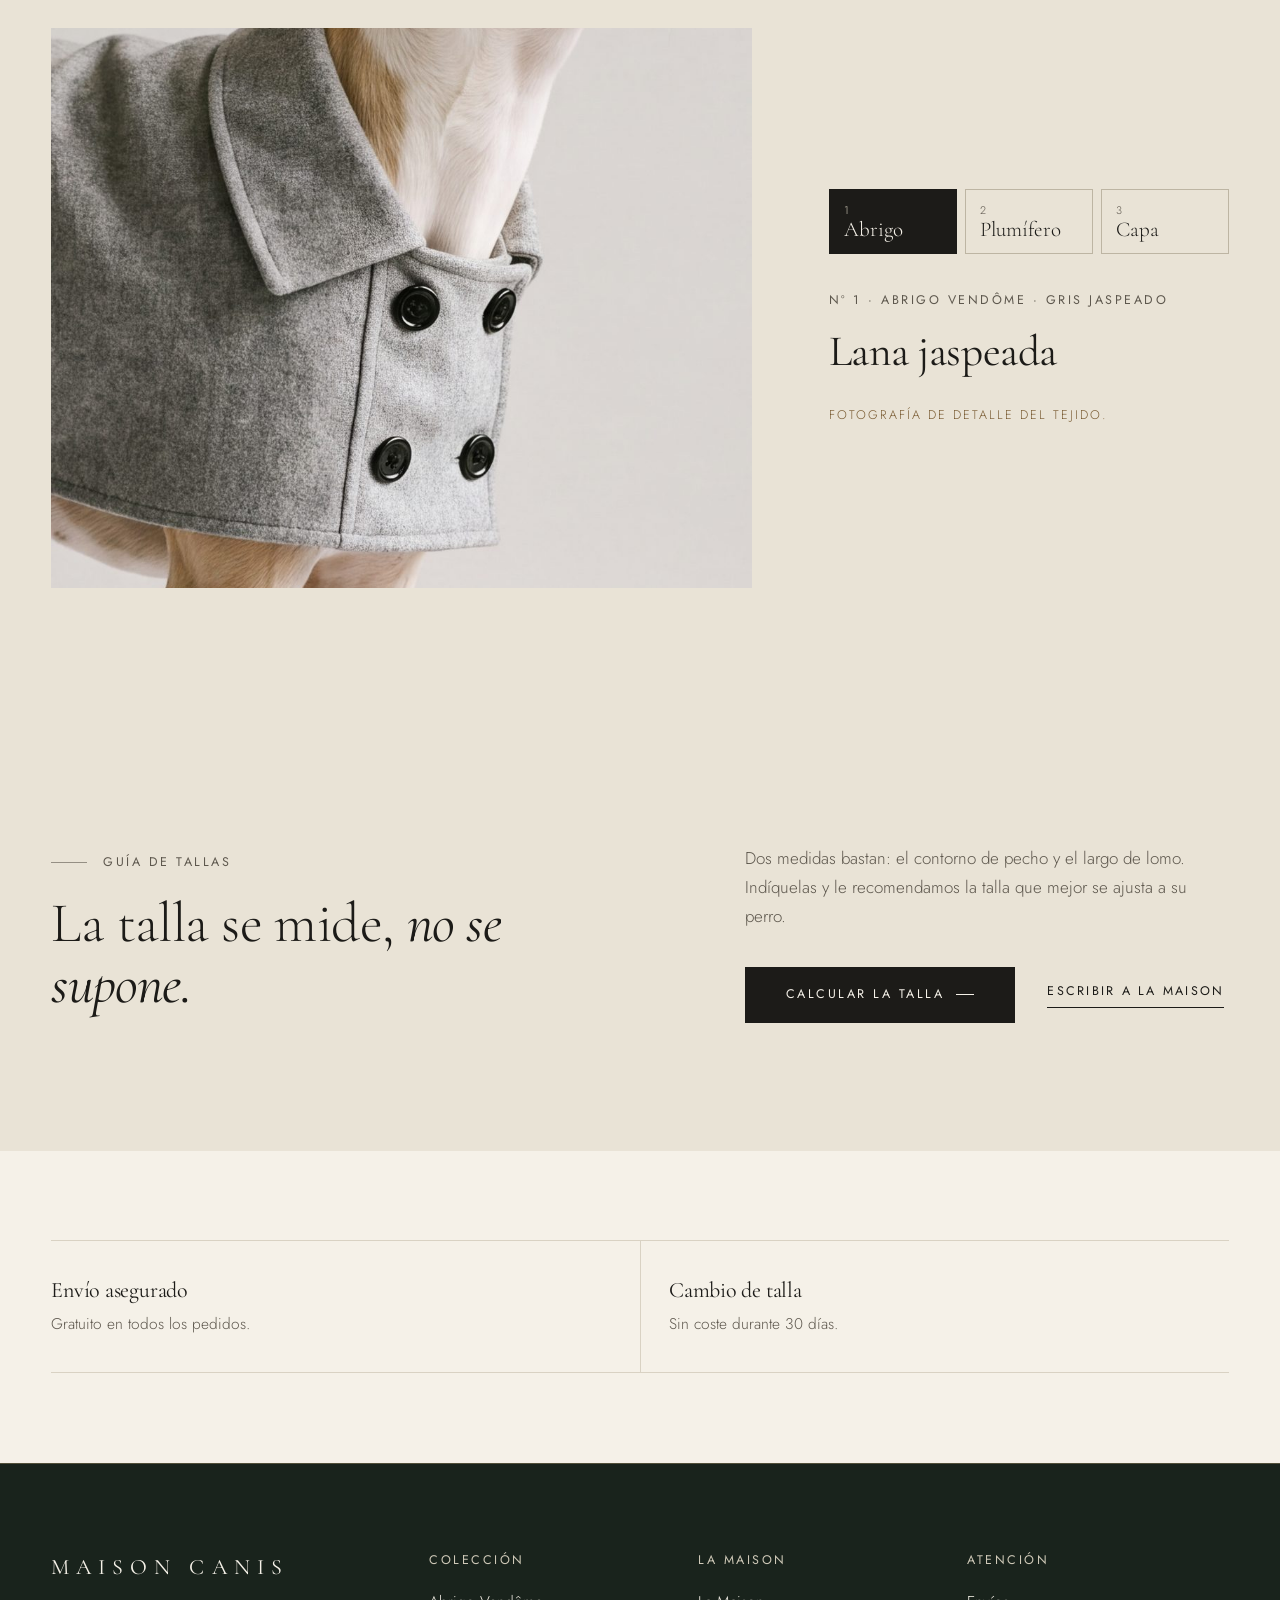
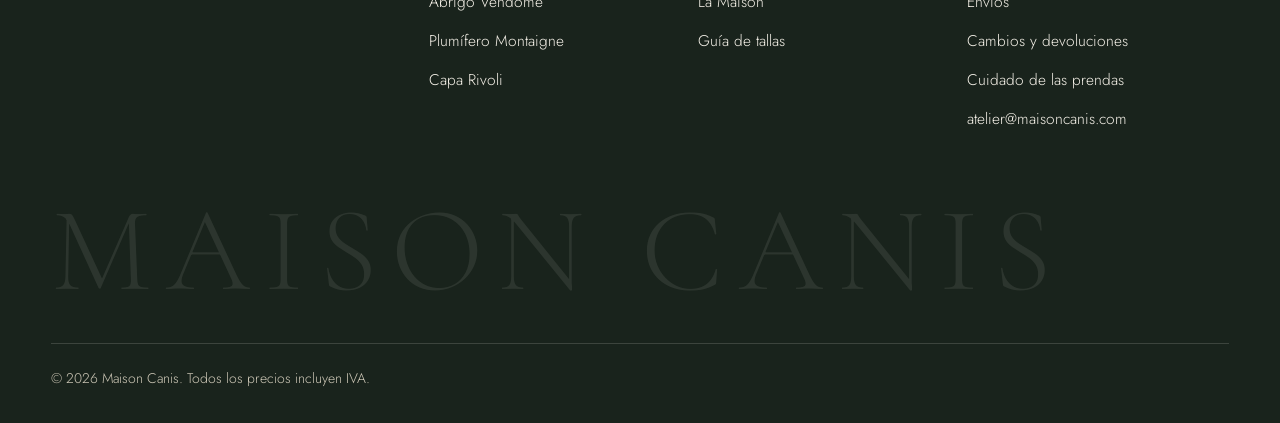
==== commit 732446be: "Cada dato una sola vez en escenas, fichas y bloque del tejido Co-Authored-By: Claude Sonnet 5.5 <nor" ====
--- a/index.html
+++ b/index.html
@@ -106,7 +106,6 @@
             <p class="eyebrow">El tejido, de cerca</p>
             <h2 id="tejido-title" style="margin-top:20px">Tres tejidos. <em>Tres acabados.</em></h2>
           </div>
-          <p>Arrastre la muestra para girarla y mueva el cursor para cambiar la luz: la lana jaspeada, el acolchado lacado y el cachemir doble faz se entienden mejor de cerca.</p>
         </div>
         <div class="fabric-viewer reveal" id="fabric-home" data-fabric="vendome" data-tabs>
           <div class="fabric-stage" data-stage>
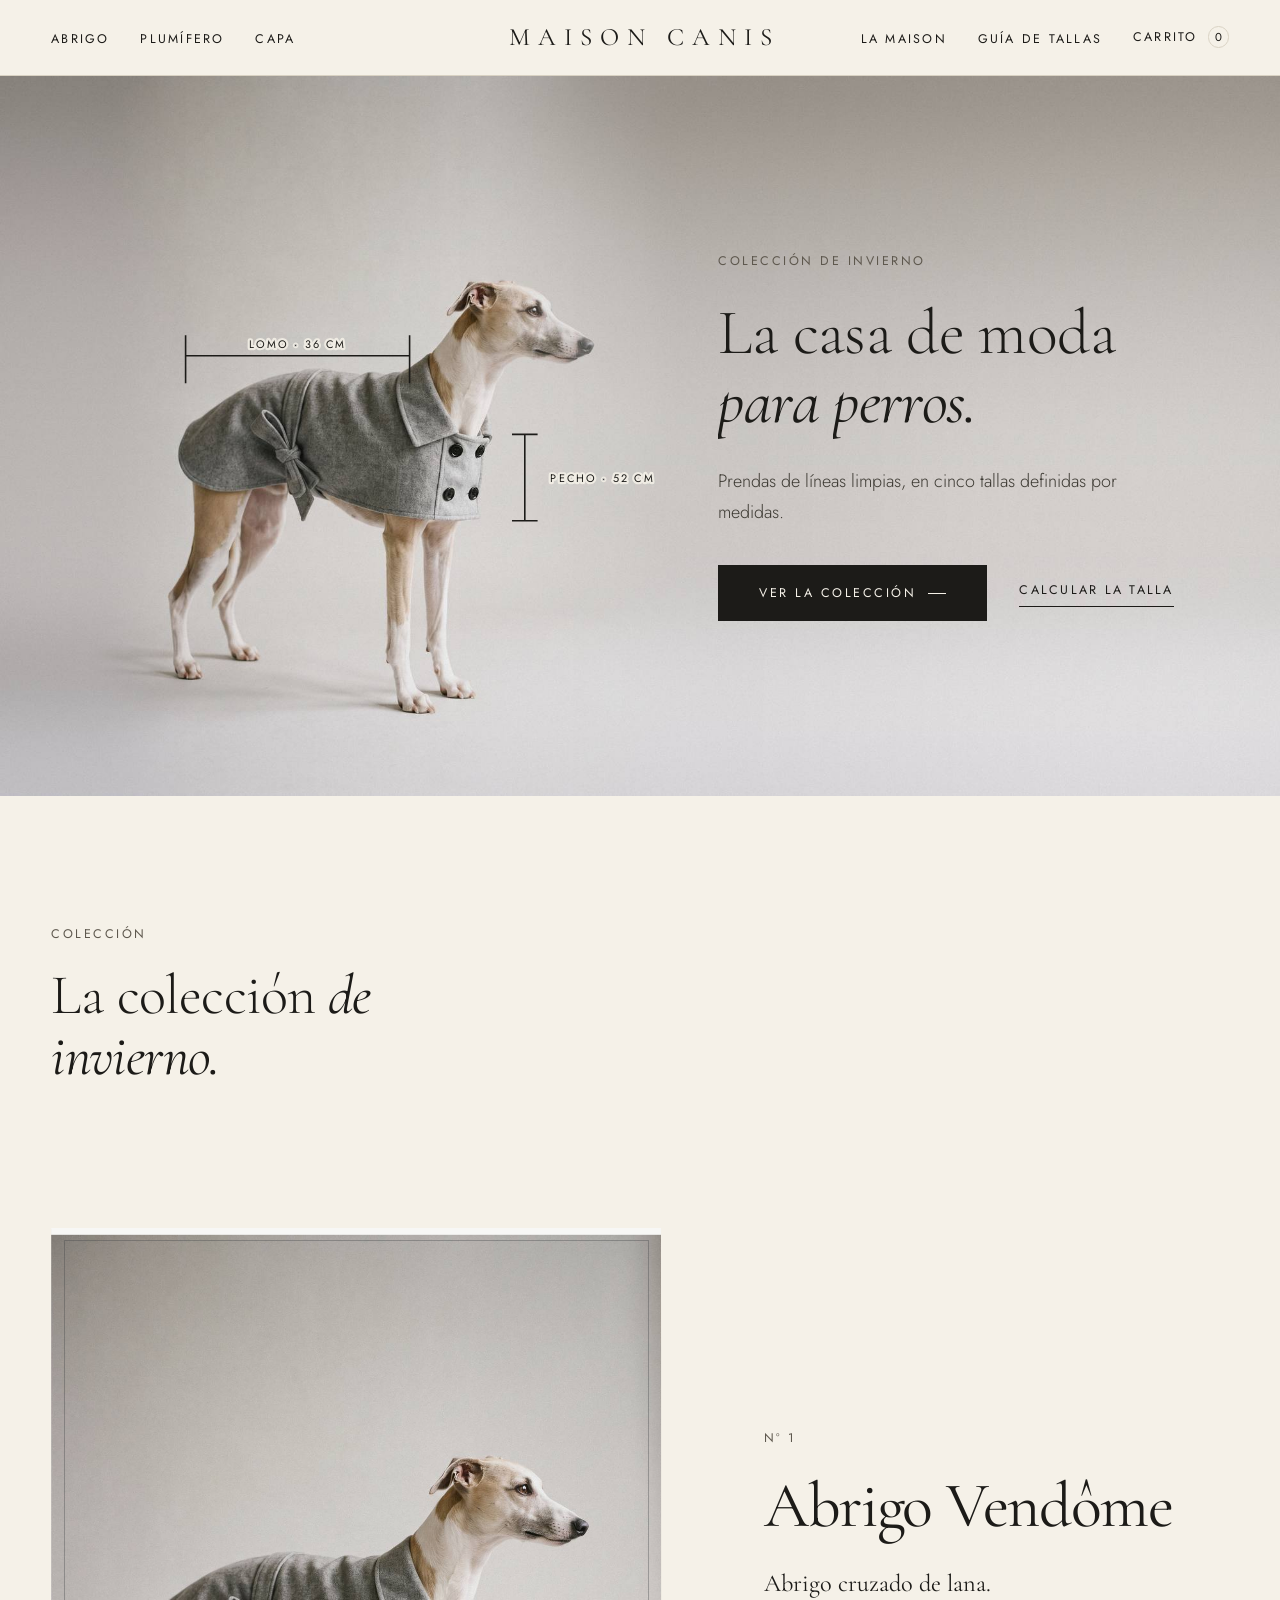
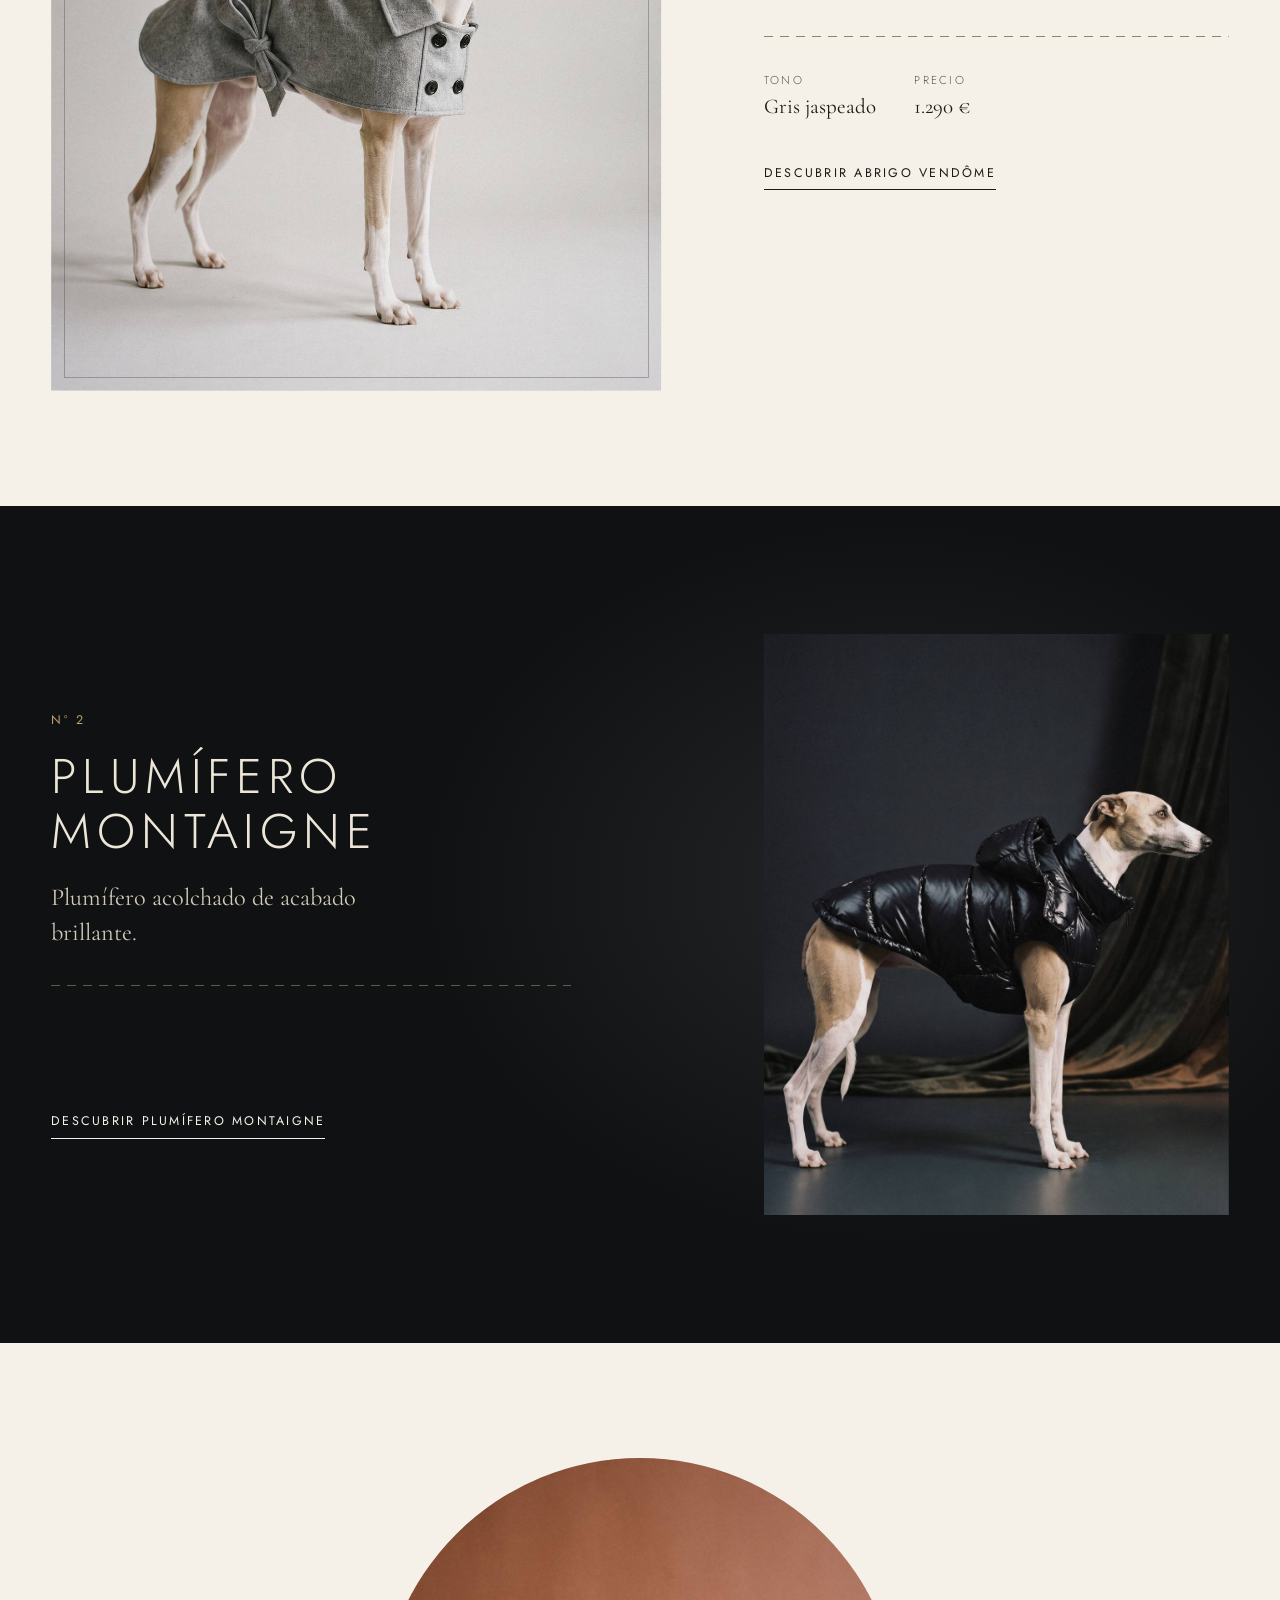
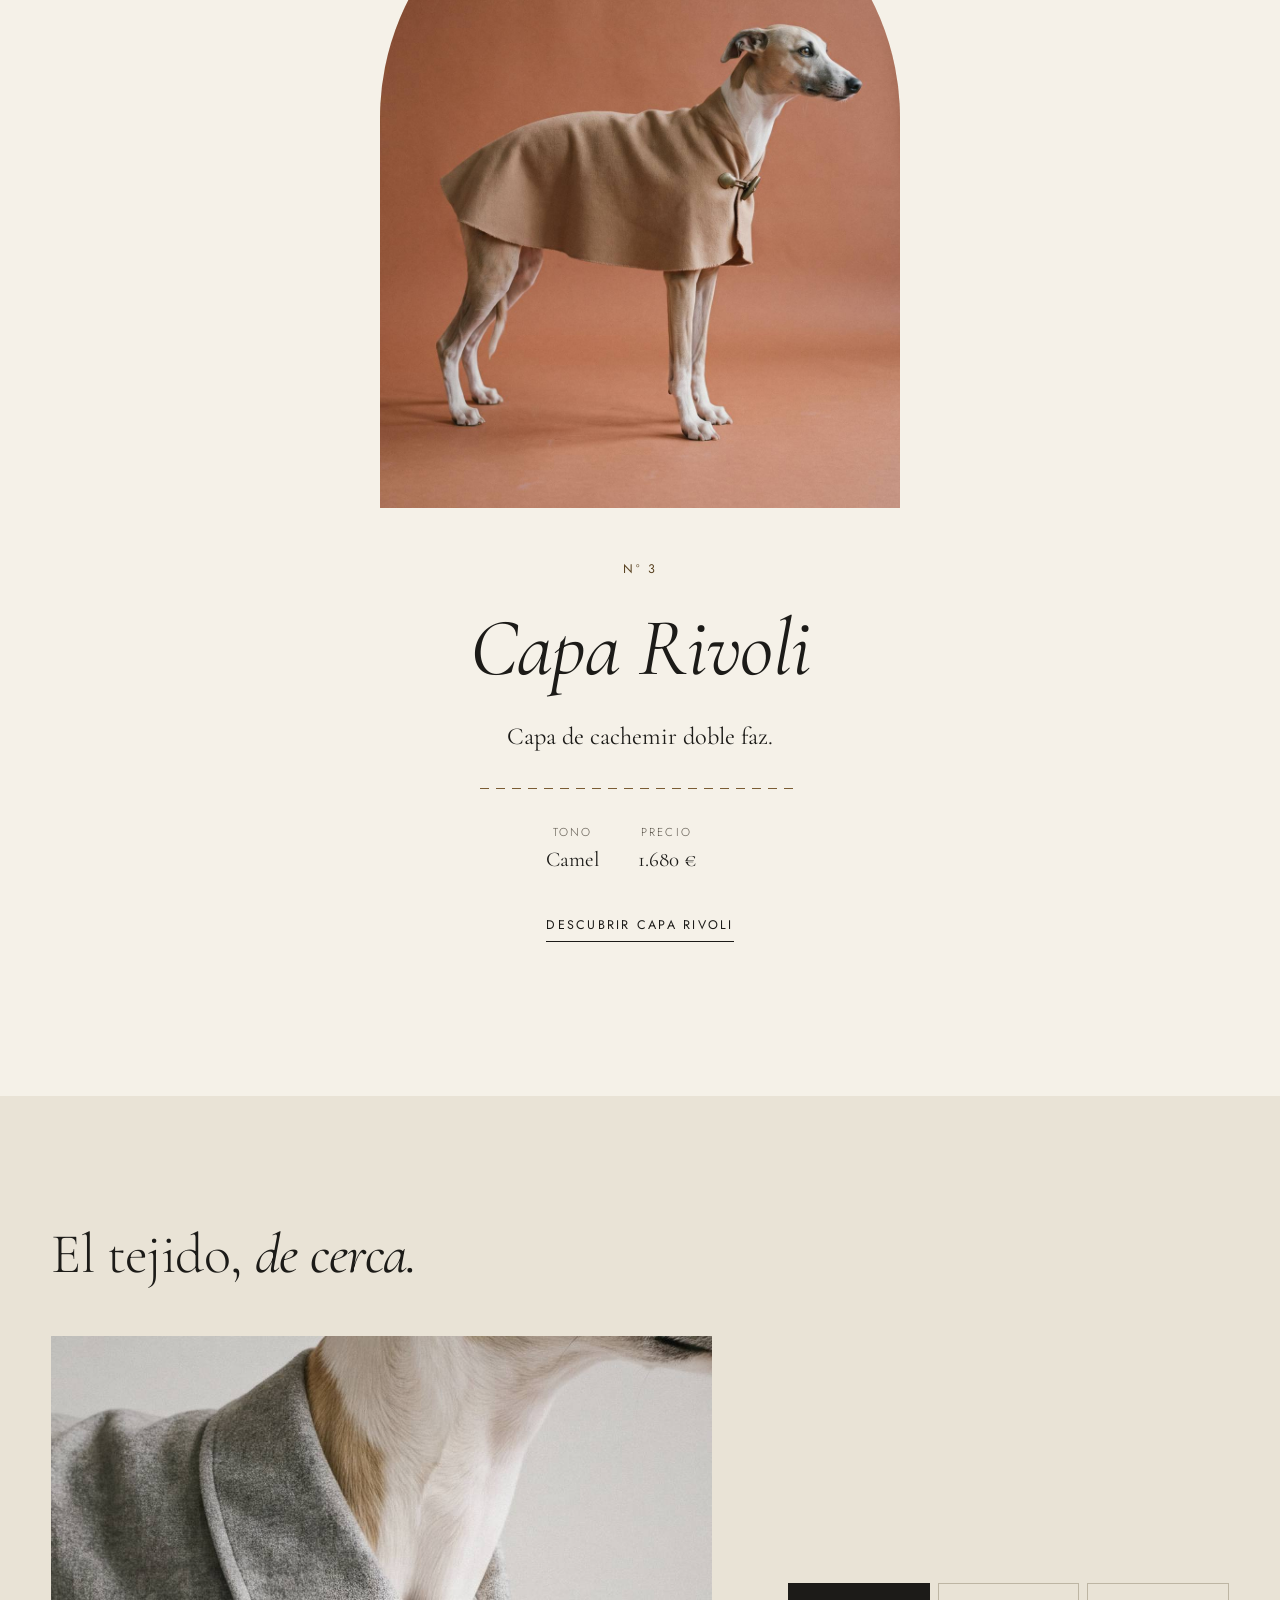
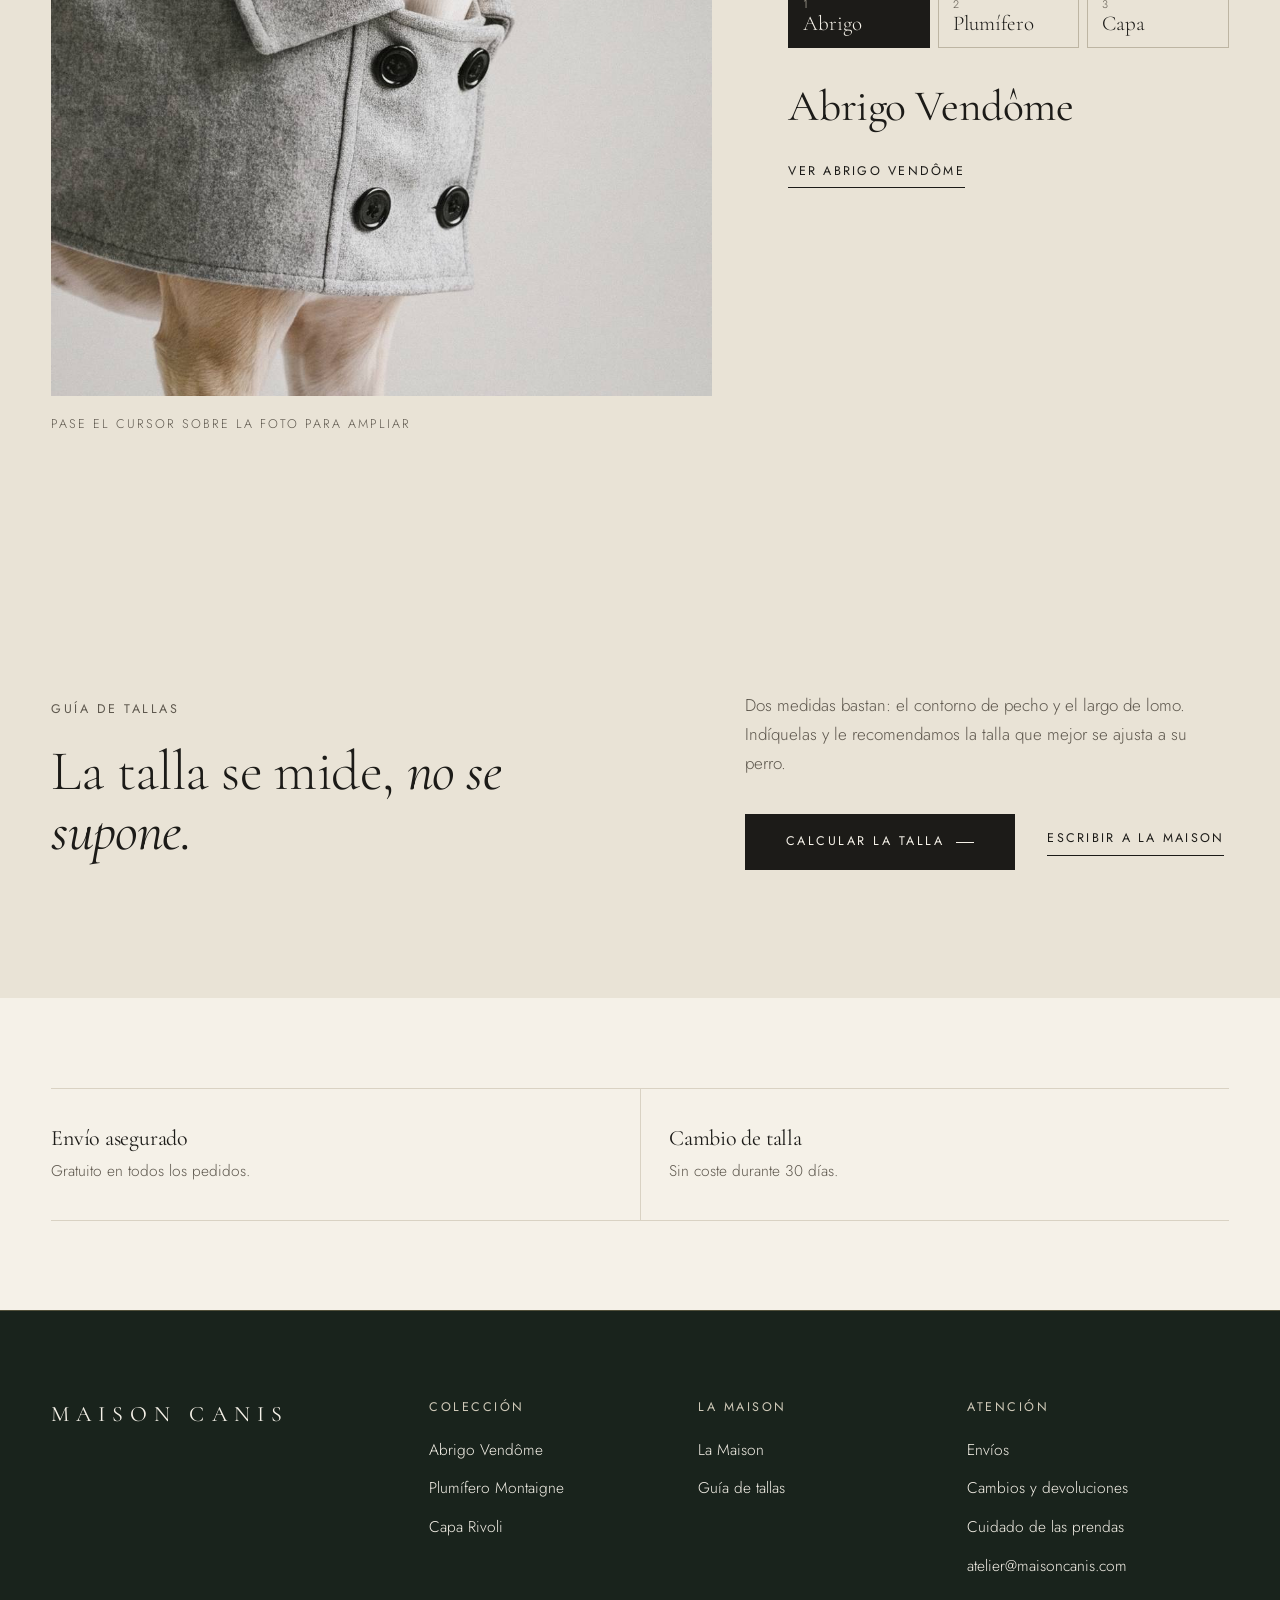
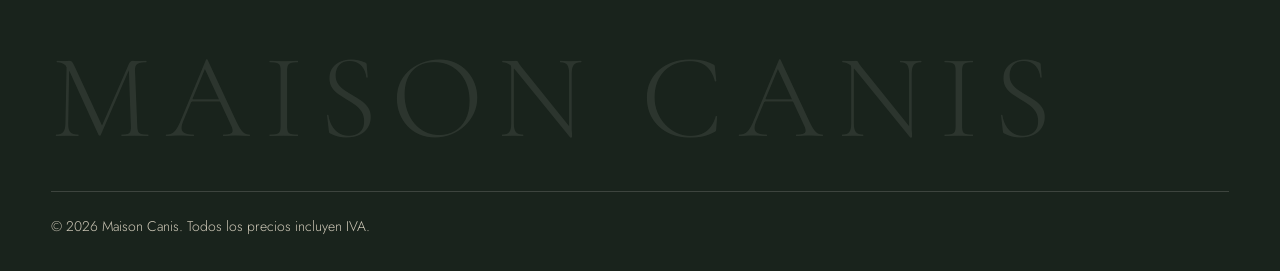
==== commit da89c6ab: "Lupa sobre la foto real en lugar del 3D, acabado fotográfico y menos adornos de plantilla - Lupa cir" ====
--- a/index.html
+++ b/index.html
@@ -49,7 +49,7 @@
         </svg>
       </div>
       <div class="hero-copy">
-        <p class="eyebrow rule">Colección de invierno</p>
+        <p class="eyebrow">Colección de invierno</p>
         <h1 id="hero-title">La casa de moda <em>para perros.</em></h1>
         <p class="hero-lede">Prendas de líneas limpias, en cinco tallas definidas por medidas.</p>
         <div class="hero-actions">
@@ -57,40 +57,17 @@
           <a class="text-link" href="guia-de-tallas.html#calculadora">Calcular la talla</a>
         </div>
       </div>
-      <a class="scroll-cue" href="#casa" aria-label="Seguir bajando"><span></span></a>
     </section>
 
-    <div class="marquee" aria-hidden="true">
-      <div class="marquee-track">
-        <span>Maison Canis</span><span>Abrigo Vendôme</span><span>Plumífero Montaigne</span><span>Capa Rivoli</span><span>Maison Canis</span><span>Abrigo Vendôme</span><span>Plumífero Montaigne</span><span>Capa Rivoli</span>
-      </div>
-    </div>
+    
 
-        <section class="rail" id="casa" aria-labelledby="casa-title" data-rail>
-      <div class="rail-sticky">
-        <div class="rail-head container">
-          <p class="eyebrow rule">Al detalle</p>
-          <h2 id="casa-title">Cada pieza, <em>de cerca.</em></h2>
-        </div>
-        <div class="rail-viewport">
-          <ul class="rail-track">
-            <li class="rail-item"><figure><div class="frame ratio-1-1"><img src="images/vendome-02.jpg" width="1000" height="1000" loading="lazy" decoding="async" alt="Detalle de la solapa y de los botones negros del abrigo Vendôme"></div><figcaption><span>I</span>Vendôme. Solapa y doble botonadura.</figcaption></figure></li>
-            <li class="rail-item rail-wide"><figure><div class="frame ratio-3-2"><img src="images/montaigne-04.jpg" width="1500" height="1000" loading="lazy" decoding="async" alt="Lomo y costado del plumífero Montaigne sobre un galgo whippet"></div><figcaption><span>II</span>Montaigne. Acolchado en canales y negro lacado.</figcaption></figure></li>
-            <li class="rail-item"><figure><div class="frame ratio-1-1"><img src="images/rivoli-02.jpg" width="1000" height="1000" loading="lazy" decoding="async" alt="Detalle del cuello y del broche de latón de la capa Rivoli"></div><figcaption><span>III</span>Rivoli. Broche de latón en el cuello.</figcaption></figure></li>
-            <li class="rail-item"><figure><div class="frame ratio-1-1"><img src="images/vendome-03.jpg" width="1000" height="1000" loading="lazy" decoding="async" alt="Detalle del cinturón anudado y de la lana jaspeada del abrigo Vendôme"></div><figcaption><span>IV</span>Vendôme. Cinturón de lana a juego.</figcaption></figure></li>
-            <li class="rail-item"><figure><div class="frame ratio-1-1"><img src="images/montaigne-02.jpg" width="1000" height="1000" loading="lazy" decoding="async" alt="Detalle del cuello alto y de la cremallera del plumífero Montaigne"></div><figcaption><span>V</span>Montaigne. Cuello alto y cremallera frontal.</figcaption></figure></li>
-            <li class="rail-item rail-wide"><figure><div class="frame ratio-3-2"><img src="images/rivoli-04.jpg" width="1500" height="1000" loading="lazy" decoding="async" alt="Lomo y costado de la capa Rivoli sobre un galgo whippet"></div><figcaption><span>VI</span>Rivoli. Cachemir doble faz en camel.</figcaption></figure></li>
-            <li class="rail-item rail-end"><a class="rail-cta" href="#coleccion"><span>Ver la colección</span></a></li>
-          </ul>
-        </div>
-      </div>
-    </section>
+        
 
     <section class="stage" id="coleccion" aria-labelledby="coleccion-title">
       <div class="container">
         <div class="section-head reveal">
           <div>
-            <p class="eyebrow rule">Colección</p>
+            <p class="eyebrow">Colección</p>
             <h2 id="coleccion-title" style="margin-top:20px">La colección <em>de invierno.</em></h2>
           </div>
           
@@ -102,21 +79,20 @@
     <section class="section bg-stone tejido" id="tejido" aria-labelledby="tejido-title">
       <div class="container">
         <div class="section-head reveal">
+          <h2 id="tejido-title">El tejido, <em>de cerca.</em></h2>
+        </div>
+        <div class="lupa-viewer reveal" id="lupa-home" data-detail="vendome">
           <div>
-            <p class="eyebrow">El tejido, de cerca</p>
-            <h2 id="tejido-title" style="margin-top:20px">Tres tejidos. <em>Tres acabados.</em></h2>
+            <div class="lupa-stage" tabindex="0" role="group" aria-label="Foto de detalle ampliable. Use las flechas del teclado para mover la lupa.">
+              <img class="lupa-img" src="images/vendome-02.jpg" width="1000" height="1000" loading="lazy" decoding="async" alt="Detalle de la solapa y de los botones negros del abrigo Vendôme">
+              <span class="lupa-lens" aria-hidden="true"></span>
+            </div>
+            <p class="lupa-hint" aria-hidden="true"></p>
           </div>
-        </div>
-        <div class="fabric-viewer reveal" id="fabric-home" data-fabric="vendome" data-tabs>
-          <div class="fabric-stage" data-stage>
-            <img class="fabric-fallback" src="images/vendome-02.jpg" width="1000" height="1000" loading="lazy" decoding="async" alt="Detalle de la solapa y de los botones negros del abrigo Vendôme">
-          </div>
-          <div class="fabric-panel">
-            <div class="fabric-tabs" role="group" aria-label="Elegir tejido"></div>
-            <p class="eyebrow fabric-kicker"></p>
-            <h3 class="fabric-name"></h3>
-            <p class="fabric-text"></p>
-            <p class="fabric-hint" aria-hidden="true">Arrastre para girar · Cursor para mover la luz</p>
+          <div>
+            <div class="lupa-tabs" role="group" aria-label="Elegir prenda"></div>
+            <h3 class="lupa-name"></h3>
+            <a class="text-link lupa-link" href="vendome.html"></a>
           </div>
         </div>
       </div>
@@ -128,7 +104,7 @@
       <div class="container">
         <div class="atelier-grid">
           <div class="reveal">
-            <p class="eyebrow rule">Guía de tallas</p>
+            <p class="eyebrow">Guía de tallas</p>
             <h2 id="atelier-title" style="margin-top:20px">La talla se mide, <em>no se supone.</em></h2>
           </div>
           <div class="reveal">
@@ -157,7 +133,7 @@
   <script defer src="js/ui.js"></script>
   <script defer src="js/home.js"></script>
   <script defer src="js/vendor/lenis.min.js"></script>
+  <script defer src="js/lupa.js"></script>
   <script defer src="js/fx.js"></script>
-  <script defer src="js/fabric.js"></script>
 </body>
 </html>
--- a/css/styles.css
+++ b/css/styles.css
@@ -467,7 +467,6 @@
 .scene-media:hover .card-img, .scene-media:focus-visible .card-img { transform: scale(1.03); }
 .scene-media:hover .card-img-alt, .scene-media:focus-visible .card-img-alt { opacity: 1; }
 .scene-body { position: relative; max-width: 520px; }
-.scene-num { position: absolute; z-index: -1; top: -.62em; left: -.06em; font-family: var(--serif); font-weight: 300; font-size: clamp(180px, 24vw, 360px); line-height: 1; color: rgba(28, 27, 24, .055); pointer-events: none; user-select: none; }
 .scene-title { font-size: clamp(40px, 5vw, 76px); margin: 18px 0 22px; }
 .scene-title a { background: linear-gradient(currentColor, currentColor) left bottom / 0 1px no-repeat; transition: background-size .6s var(--ease); }
 .scene-title a:hover { background-size: 100% 1px; }
@@ -510,35 +509,32 @@
 .cursor { position: fixed; z-index: 70; left: 0; top: 0; width: 96px; height: 96px; border-radius: 50%; background: var(--ivory); color: var(--ink); display: grid; place-items: center; font-size: 11px; letter-spacing: .22em; text-transform: uppercase; font-weight: 400; pointer-events: none; scale: 0; transition: scale .45s var(--ease); box-shadow: 0 10px 40px -16px rgba(20, 24, 20, .5); }
 .cursor.on { scale: 1; }
 
-/* Visor de tejido 3D */
-.fabric-viewer { display: grid; grid-template-columns: minmax(0, 1.4fr) minmax(0, .8fr); gap: clamp(28px, 6vw, 96px); align-items: center; }
-.fabric-stage { position: relative; aspect-ratio: 5 / 4; overflow: hidden; cursor: grab; background: radial-gradient(ellipse at 50% 38%, #f7f2e7 0%, #e7e0cf 58%, #d3cab5 100%); outline-offset: 4px; touch-action: pan-y; }
-.is-drag .fabric-stage { cursor: grabbing; }
-.fabric-canvas { position: absolute; inset: 0; width: 100%; height: 100%; display: block; opacity: 0; transition: opacity 1.2s var(--ease); }
-.is-3d .fabric-canvas { opacity: 1; }
-.fabric-fallback { position: absolute; inset: 0; width: 100%; height: 100%; object-fit: cover; transition: opacity 1s var(--ease), visibility 1s; }
-.is-3d .fabric-fallback { opacity: 0; visibility: hidden; }
-.is-fallback .fabric-stage { cursor: default; }
-.fabric-tabs { display: grid; grid-template-columns: repeat(3, minmax(0, 1fr)); gap: 8px; margin-bottom: 36px; }
-.fabric-tabs button { display: flex; flex-direction: column; align-items: flex-start; gap: 2px; padding: 14px 14px 12px; border: 1px solid #bdb5a3; background: transparent; cursor: pointer; font-family: var(--serif); font-size: 21px; line-height: 1.1; text-align: left; transition: background-color .35s, color .35s, border-color .35s; }
-.fabric-tabs button span { font-family: var(--sans); font-size: 11px; letter-spacing: .2em; color: var(--muted); }
-.fabric-tabs button:hover { border-color: var(--ink); }
-.fabric-tabs button[aria-pressed="true"] { background: var(--ink); border-color: var(--ink); color: var(--ivory); }
-.fabric-tabs button[aria-pressed="true"] span { color: #cfc9b8; }
-.fabric-name { font-size: clamp(32px, 3.4vw, 50px); margin: 14px 0 16px; }
-.fabric-text { color: var(--muted); max-width: 44ch; }
-.fabric-viewer.solo { grid-template-columns: minmax(0, 1fr); max-width: 760px; margin: 0 auto; }
-.fabric-viewer.solo .fabric-hint { margin-top: 18px; text-align: center; }
-.fabric-hint { margin-top: 28px; font-size: 12.5px; letter-spacing: .16em; text-transform: uppercase; color: var(--bronze); }
+/* Lupa sobre la foto de detalle */
+.lupa-viewer { display: grid; grid-template-columns: minmax(0, 1.2fr) minmax(0, .8fr); gap: clamp(28px, 6vw, 96px); align-items: center; }
+.lupa-viewer.solo { grid-template-columns: minmax(0, 1fr); max-width: 680px; margin: 0 auto; }
+.lupa-stage { position: relative; aspect-ratio: 1 / 1; overflow: hidden; background: var(--stone); cursor: none; touch-action: pan-y; outline-offset: 4px; }
+.lupa-img { width: 100%; height: 100%; object-fit: cover; display: block; user-select: none; -webkit-user-drag: none; }
+.lupa-lens { position: absolute; left: 0; top: 0; width: clamp(150px, 22vw, 230px); aspect-ratio: 1; border-radius: 50%; background-repeat: no-repeat; box-shadow: 0 0 0 1px rgba(255, 255, 255, .85), 0 0 0 5px rgba(20, 20, 18, .12), 0 24px 50px -18px rgba(20, 20, 18, .55); opacity: 0; transform: scale(.85); transition: opacity .35s var(--ease); pointer-events: none; will-change: transform; }
+.is-on .lupa-lens { opacity: 1; }
+.lupa-hint { margin-top: 18px; font-size: 12.5px; letter-spacing: .16em; text-transform: uppercase; color: var(--muted); }
+.lupa-viewer.solo .lupa-hint { text-align: center; }
+.lupa-tabs { display: grid; grid-template-columns: repeat(3, minmax(0, 1fr)); gap: 8px; margin-bottom: 32px; }
+.lupa-tabs button { display: flex; flex-direction: column; align-items: flex-start; gap: 2px; padding: 14px 14px 12px; border: 1px solid #bdb5a3; background: transparent; cursor: pointer; font-family: var(--serif); font-size: 21px; line-height: 1.1; text-align: left; transition: background-color .35s, color .35s, border-color .35s; }
+.lupa-tabs button span { font-family: var(--sans); font-size: 11px; letter-spacing: .2em; color: var(--muted); }
+.lupa-tabs button:hover { border-color: var(--ink); }
+.lupa-tabs button[aria-pressed="true"] { background: var(--ink); border-color: var(--ink); color: var(--ivory); }
+.lupa-tabs button[aria-pressed="true"] span { color: #cfc9b8; }
+.lupa-name { font-size: clamp(32px, 3.4vw, 50px); margin: 6px 0 22px; }
 .tejido .section-head { margin-bottom: clamp(32px, 4vw, 56px); }
+@media (hover: none) { .lupa-stage { cursor: default; } }
+@media (max-width: 1100px) { .lupa-viewer { grid-template-columns: minmax(0, 1fr); } }
+@media (max-width: 640px) { .lupa-tabs button { font-size: 18px; padding: 12px 10px 10px; } }
 
 /* Producto: tono de la prenda y muestra */
 main[data-product] { min-height: 100svh; }
 main[data-product="vendome"] { background: var(--tint-vendome); }
 main[data-product="rivoli"] { background: var(--tint-rivoli); }
 main[data-product="montaigne"] { --ivory: #101112; --paper: #17191a; --stone: #16181a; --ink: #ece6d8; --muted: #aaa395; --line: #2d3033; --forest: #2a2f2d; --bronze: #b9a06f; background: var(--ivory); color: var(--ink); }
-main[data-product="montaigne"] .fabric-stage { background: radial-gradient(ellipse at 50% 38%, #2a2c2e 0%, #17181a 62%, #0d0d0e 100%); }
-main[data-product="montaigne"] .fabric-tabs button { border-color: #3a3d40; }
 .product .gallery .frame { box-shadow: 0 30px 60px -44px rgba(28, 27, 24, .5); }
 
 @media (max-width: 1280px) { .tape { display: none; } }
@@ -560,9 +556,6 @@
   .scene-flip .scene-media { order: 0; }
   .scene-media .frame { max-height: 78vh; }
   .scene-body { max-width: none; }
-  .scene-num { top: -.5em; font-size: 180px; }
-  .fabric-viewer { grid-template-columns: minmax(0, 1fr); }
-  .fabric-stage { aspect-ratio: 1 / 1; }
 }
 @media (max-width: 640px) {
   .hero-stage { aspect-ratio: 4 / 5; }
@@ -571,7 +564,6 @@
   .cotas-m { display: block; }
   .scene-facts { grid-template-columns: repeat(3, auto); gap: 0 20px; }
   .scene-facts dd { font-size: 18px; }
-  .fabric-tabs button { font-size: 18px; padding: 12px 10px 10px; }
 }
 @media (hover: none) { .cursor { display: none; } }
 .gallery-hint { display: none; }
@@ -591,10 +583,6 @@
 .intro-curtain span { font-family: var(--serif); font-size: 22px; letter-spacing: .44em; text-transform: uppercase; margin-right: -.44em; opacity: 0; animation: fade-in 1s .45s var(--ease) forwards; }
 @keyframes curtain { to { clip-path: inset(0 0 100% 0); visibility: hidden; } }
 
-/* Fino grano de película */
-@media (hover: hover) and (min-width: 961px) {
-  body::after { content: ''; position: fixed; inset: 0; z-index: 90; pointer-events: none; opacity: .045; background-image: url("data:image/svg+xml,%3Csvg xmlns='http://www.w3.org/2000/svg' width='220' height='220'%3E%3Cfilter id='n'%3E%3CfeTurbulence type='fractalNoise' baseFrequency='.85' numOctaves='2' stitchTiles='stitch'/%3E%3C/filter%3E%3Crect width='100%25' height='100%25' filter='url(%23n)'/%3E%3C/svg%3E"); }
-}
 
 /* Titulares: cada palabra sube desde una máscara */
 .sw { display: inline-block; overflow: hidden; vertical-align: top; padding-bottom: .14em; margin-bottom: -.14em; }
@@ -604,10 +592,6 @@
 /* Cabecera que se retira al bajar y vuelve al subir */
 .site-header { transition: transform .7s var(--ease), background-color .5s, border-color .5s; }
 .header-hidden .site-header { transform: translateY(-101%); }
-.eyebrow.rule { display: flex; align-items: center; gap: 16px; }
-.eyebrow.rule::before { content: ''; width: 36px; height: 1px; background: currentColor; opacity: .6; transform-origin: left; }
-.js-fx .reveal .eyebrow.rule::before, .js-fx .eyebrow.rule::before { animation: grow-line 1.2s .2s var(--ease) both; }
-@keyframes grow-line { from { transform: scaleX(0); } to { transform: none; } }
 
 /* Botones */
 .btn { position: relative; overflow: hidden; }
@@ -623,17 +607,8 @@
 .buy-actions .btn::after, .summary .btn::after, .btn-block::after { display: none; }
 .btn-line::before { background: var(--ink); }
 
-.scroll-cue { position: absolute; left: 50%; bottom: 22px; z-index: 3; width: 22px; height: 44px; margin-left: -11px; border: 1px solid rgba(28, 27, 24, .55); border-radius: 12px; opacity: .8; }
-.scroll-cue span { position: absolute; left: 50%; top: 8px; width: 2px; height: 8px; margin-left: -1px; background: var(--ink); border-radius: 2px; animation: cue 2.2s var(--ease) infinite; }
-@keyframes cue { 0% { transform: translateY(0); opacity: 0; } 30% { opacity: 1; } 100% { transform: translateY(18px); opacity: 0; } }
 
 /* Marquesina */
-.marquee { position: relative; z-index: 41; overflow: hidden; border-block: 1px solid var(--line); padding: clamp(22px, 3vw, 40px) 0; background: var(--ivory); }
-.marquee-track { display: flex; width: max-content; animation: marquee 60s linear infinite; }
-.marquee:hover .marquee-track { animation-play-state: paused; }
-.marquee span { display: inline-flex; align-items: center; font-family: var(--serif); font-style: italic; font-weight: 300; font-size: clamp(30px, 4.2vw, 64px); line-height: 1; white-space: nowrap; padding-right: .7em; }
-.marquee span::after { content: ''; width: 9px; height: 9px; margin-left: .7em; border: 1px solid var(--gold); transform: rotate(45deg); }
-@keyframes marquee { to { transform: translateX(-50%); } }
 
 /* Manifiesto de marca */
 .manifesto-lg { padding: clamp(96px, 14vw, 220px) 0; background: var(--forest-deep); position: relative; overflow: hidden; }
@@ -645,29 +620,6 @@
 .on-dark .text-link { color: var(--ivory); }
 
 /* Carril horizontal «El savoir-faire» */
-.rail { position: relative; background: var(--ivory); }
-.rail-sticky { padding: clamp(72px, 9vw, 140px) 0 clamp(56px, 7vw, 100px); }
-.rail-head { margin-bottom: clamp(32px, 4vw, 64px); }
-.rail-head h2 { margin-top: 20px; max-width: 14ch; }
-.rail-viewport { overflow-x: auto; scrollbar-width: none; padding: 0 var(--gutter) 0 max(var(--gutter), calc((100vw - 1360px) / 2 + var(--gutter))); }
-.rail-viewport::-webkit-scrollbar { display: none; }
-.rail-track { display: flex; align-items: flex-end; gap: clamp(20px, 3vw, 48px); width: max-content; }
-.rail-item { flex: none; width: clamp(260px, 62vw, 420px); }
-.rail-wide { width: clamp(300px, 78vw, 640px); }
-.rail-small { width: clamp(220px, 50vw, 340px); }
-.rail-item figcaption { display: grid; grid-template-columns: 34px 1fr; gap: 6px; margin-top: 18px; max-width: 36ch; color: var(--muted); font-size: 15.5px; line-height: 1.55; }
-.rail-item figcaption span { font-family: var(--serif); font-style: italic; color: var(--bronze); font-size: 18px; }
-.rail-end { align-self: center; width: clamp(200px, 40vw, 300px); }
-.rail-cta { display: grid; place-items: center; aspect-ratio: 1; border: 1px solid var(--ink); border-radius: 50%; font-size: 12.5px; letter-spacing: .2em; text-transform: uppercase; text-align: center; padding: 24px; transition: background-color .5s var(--ease), color .5s var(--ease); }
-.rail-cta:hover { background: var(--ink); color: var(--ivory); }
-@media (min-width: 961px) {
-  .rail.is-pinned .rail-sticky { position: sticky; top: 0; height: 100vh; display: flex; flex-direction: column; justify-content: center; padding: calc(var(--header-h) + 8px) 0 24px; overflow: hidden; }
-  .rail.is-pinned .rail-viewport { overflow: visible; }
-  .rail.is-pinned .rail-track { will-change: transform; }
-  .rail.is-pinned .rail-head { margin-bottom: clamp(16px, 2.4vh, 36px); }
-  .rail.is-pinned .rail-item .frame { max-height: min(52vh, 560px); }
-  .rail.is-pinned .rail-head h2 { font-size: clamp(34px, 4vw, 60px); }
-}
 
 /* Cifras */
 .figures { background: var(--forest-deep); padding: clamp(72px, 9vw, 150px) 0; }
@@ -696,7 +648,6 @@
 @media (max-width: 960px) {
   .figures-grid { grid-template-columns: repeat(2, minmax(0, 1fr)); }
   .atelier-grid { grid-template-columns: minmax(0, 1fr); }
-  .scroll-cue { display: none; }
 }
 @media (max-width: 640px) {
   .figures-grid { grid-template-columns: minmax(0, 1fr); }
@@ -710,14 +661,12 @@
 .scene[data-tint="vendome"] .scene-media .frame { padding: clamp(14px, 1.6vw, 24px); background: #f7f7f5; box-shadow: 0 1px 0 rgba(0,0,0,.06), 0 40px 70px -46px rgba(30, 32, 34, .55); }
 .scene[data-tint="vendome"] .scene-media .frame::after { content: ''; position: absolute; inset: clamp(8px, 1vw, 14px); border: 1px solid rgba(60, 64, 66, .35); pointer-events: none; }
 .scene[data-tint="vendome"] .scene-media .frame img { inset: clamp(14px, 1.6vw, 24px); width: calc(100% - 2 * clamp(14px, 1.6vw, 24px)); height: calc(100% - 2 * clamp(14px, 1.6vw, 24px)); }
-.scene[data-tint="vendome"] .scene-num { color: rgba(30, 32, 34, .07); }
 .scene[data-tint="vendome"] .scene-title { letter-spacing: -.02em; }
 
 /* Nº 2 · Montaigne: noche, negro lacado y filete dorado */
 .scene[data-tint="montaigne"] { background: radial-gradient(ellipse 60% 70% at 70% 45%, #232527 0%, #101112 62%); color: #ece6d8; padding: clamp(72px, 10vw, 150px) 0; margin: clamp(20px, 3vw, 40px) 0; --ink: #ece6d8; --muted: #aaa395; }
 .scene[data-tint="montaigne"] .eyebrow { color: var(--gold); }
 .scene[data-tint="montaigne"] .scene-media .frame { background: #0b0b0c; outline: 1px solid rgba(185, 160, 111, .7); outline-offset: clamp(10px, 1.4vw, 20px); }
-.scene[data-tint="montaigne"] .scene-num { color: transparent; -webkit-text-stroke: 1px rgba(185, 160, 111, .35); }
 .scene[data-tint="montaigne"] .scene-title { font-family: var(--sans); font-weight: 300; text-transform: uppercase; letter-spacing: .12em; font-size: clamp(30px, 3.8vw, 58px); line-height: 1.12; }
 .scene[data-tint="montaigne"] .scene-line { color: #cfc9b8; }
 .scene[data-tint="montaigne"] .scene-facts dt { color: #8f897c; }
@@ -730,7 +679,6 @@
 .scene[data-tint="rivoli"] .scene-media { width: min(100%, 520px); }
 .scene[data-tint="rivoli"] .scene-media .frame { border-radius: 999px 999px 0 0; }
 .scene[data-tint="rivoli"] .scene-body { max-width: 640px; }
-.scene[data-tint="rivoli"] .scene-num { left: 50%; transform: translateX(-50%); top: -1.05em; color: rgba(70, 48, 20, .08); }
 .scene[data-tint="rivoli"] .scene-title { font-style: italic; font-weight: 300; font-size: clamp(48px, 6.4vw, 100px); }
 .scene[data-tint="rivoli"] .scene-line { margin: 0 auto; }
 .scene[data-tint="rivoli"] .eyebrow.reveal, .scene[data-tint="rivoli"] .eyebrow { justify-content: center; }
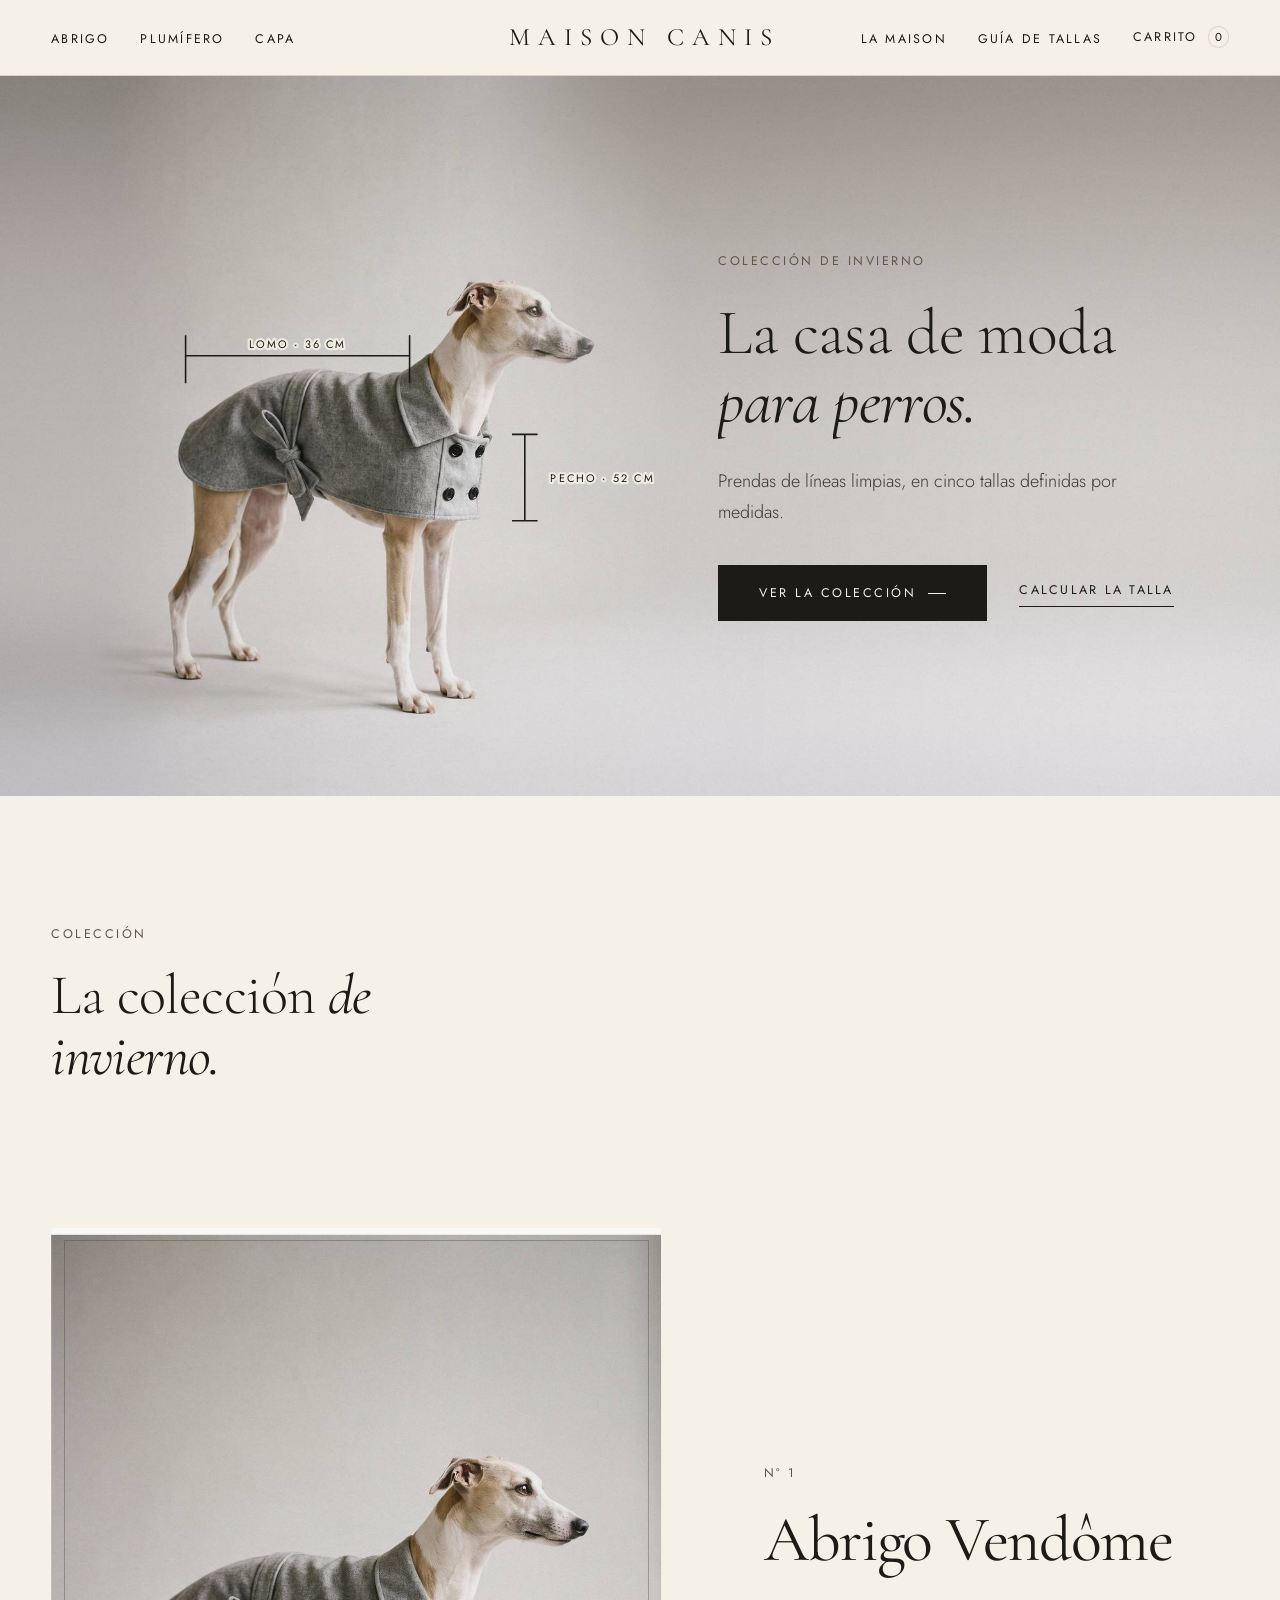
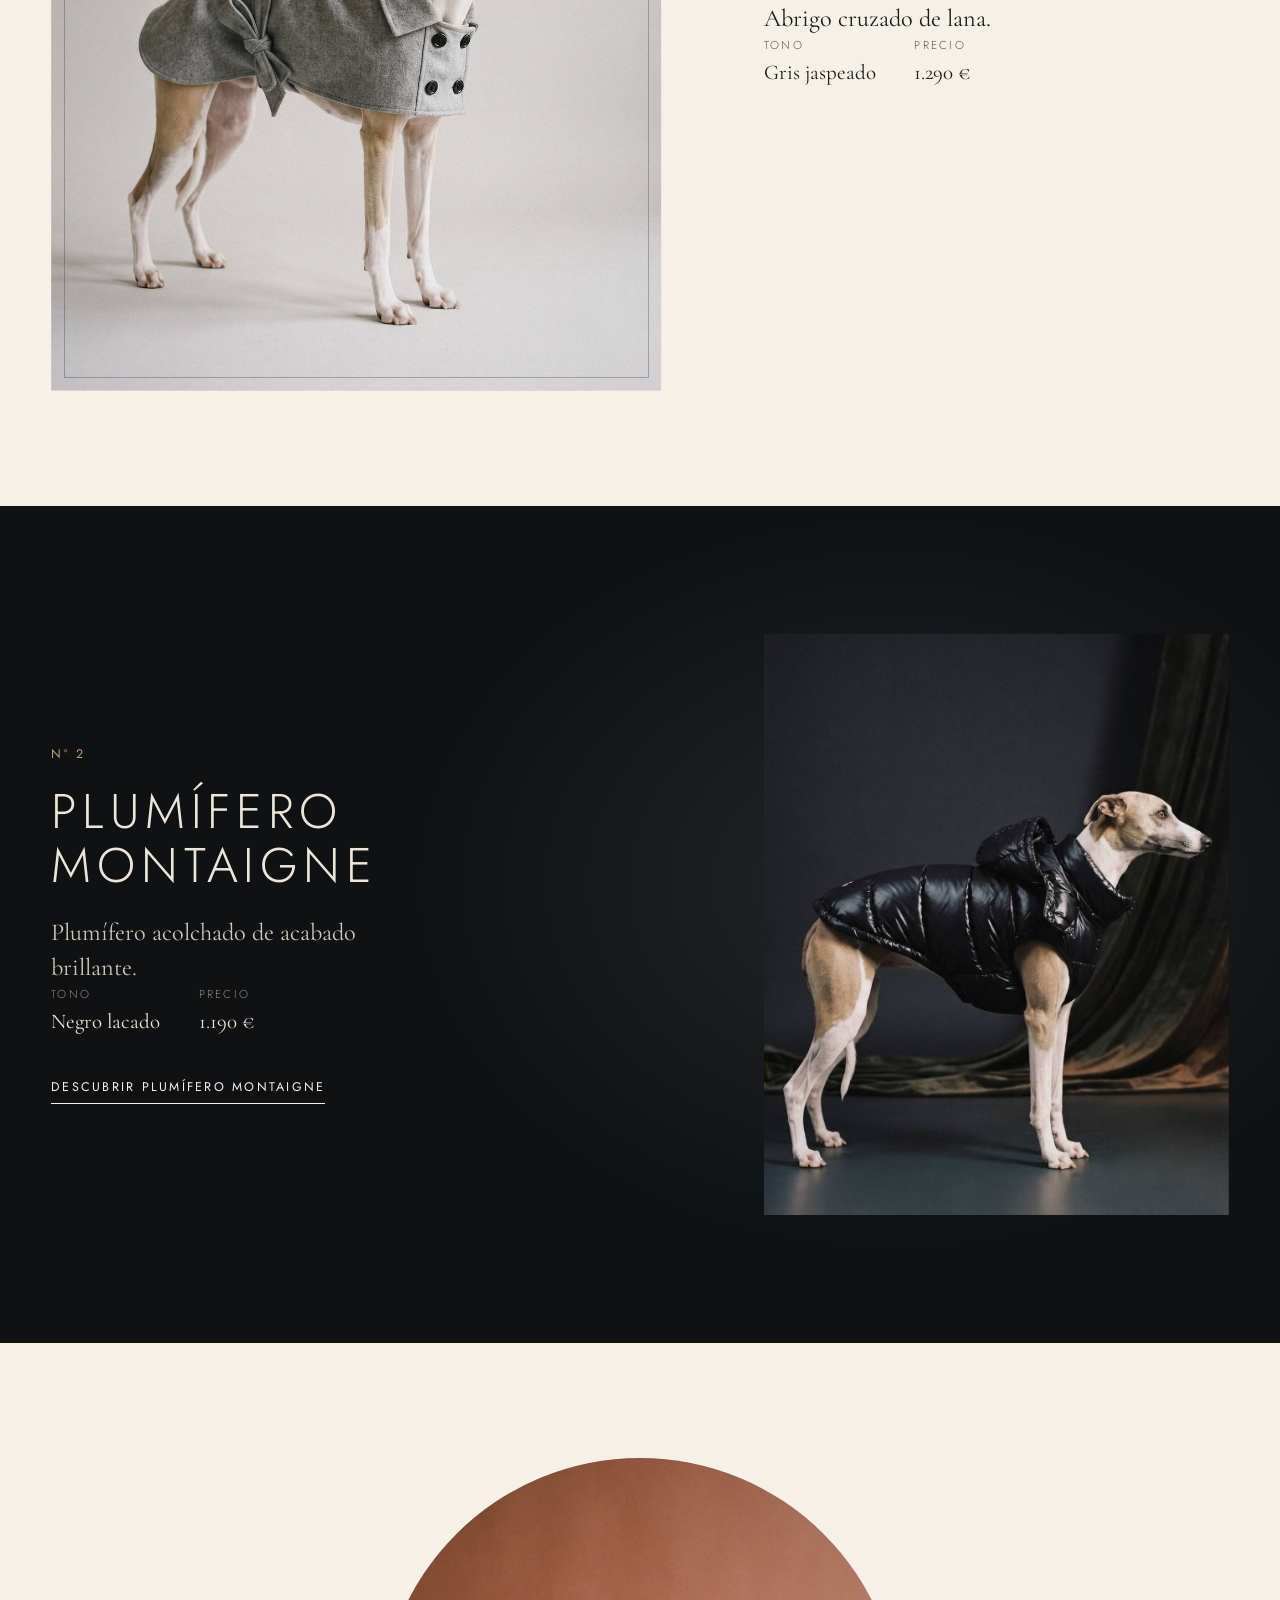
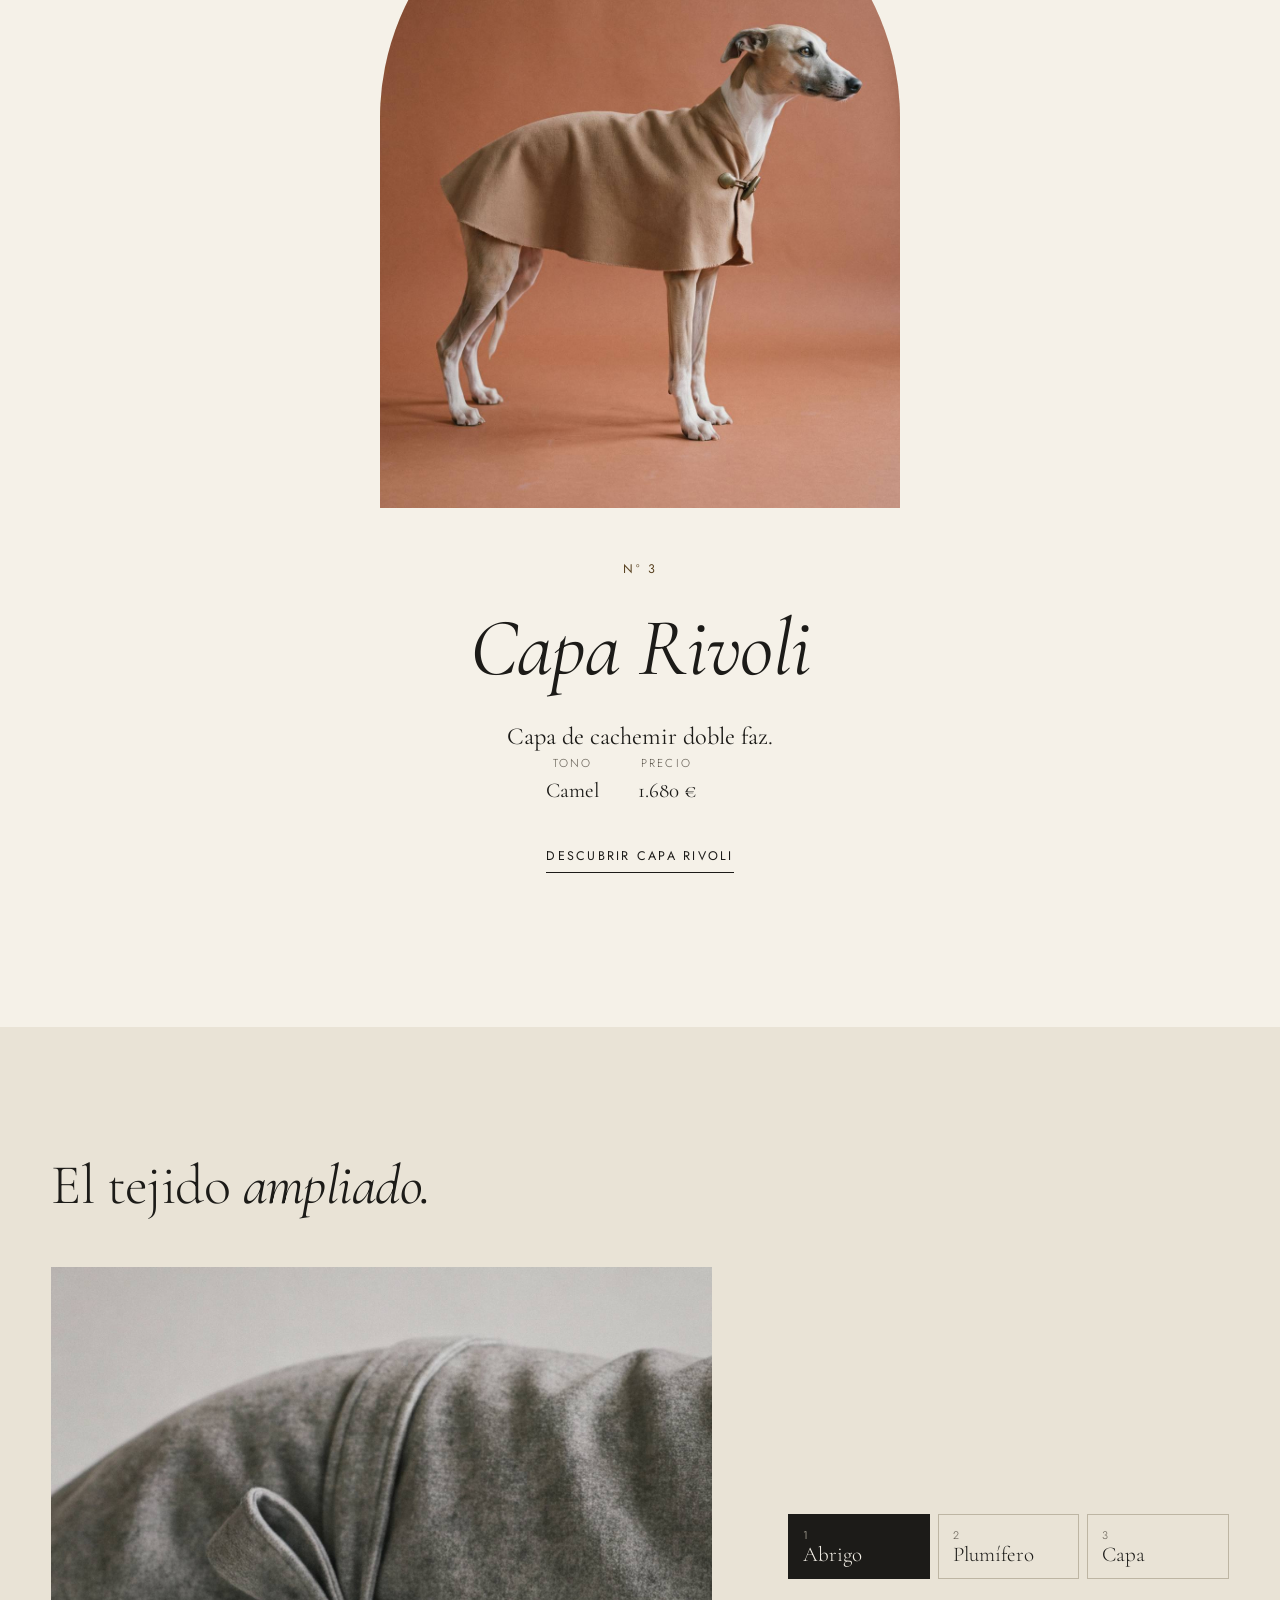
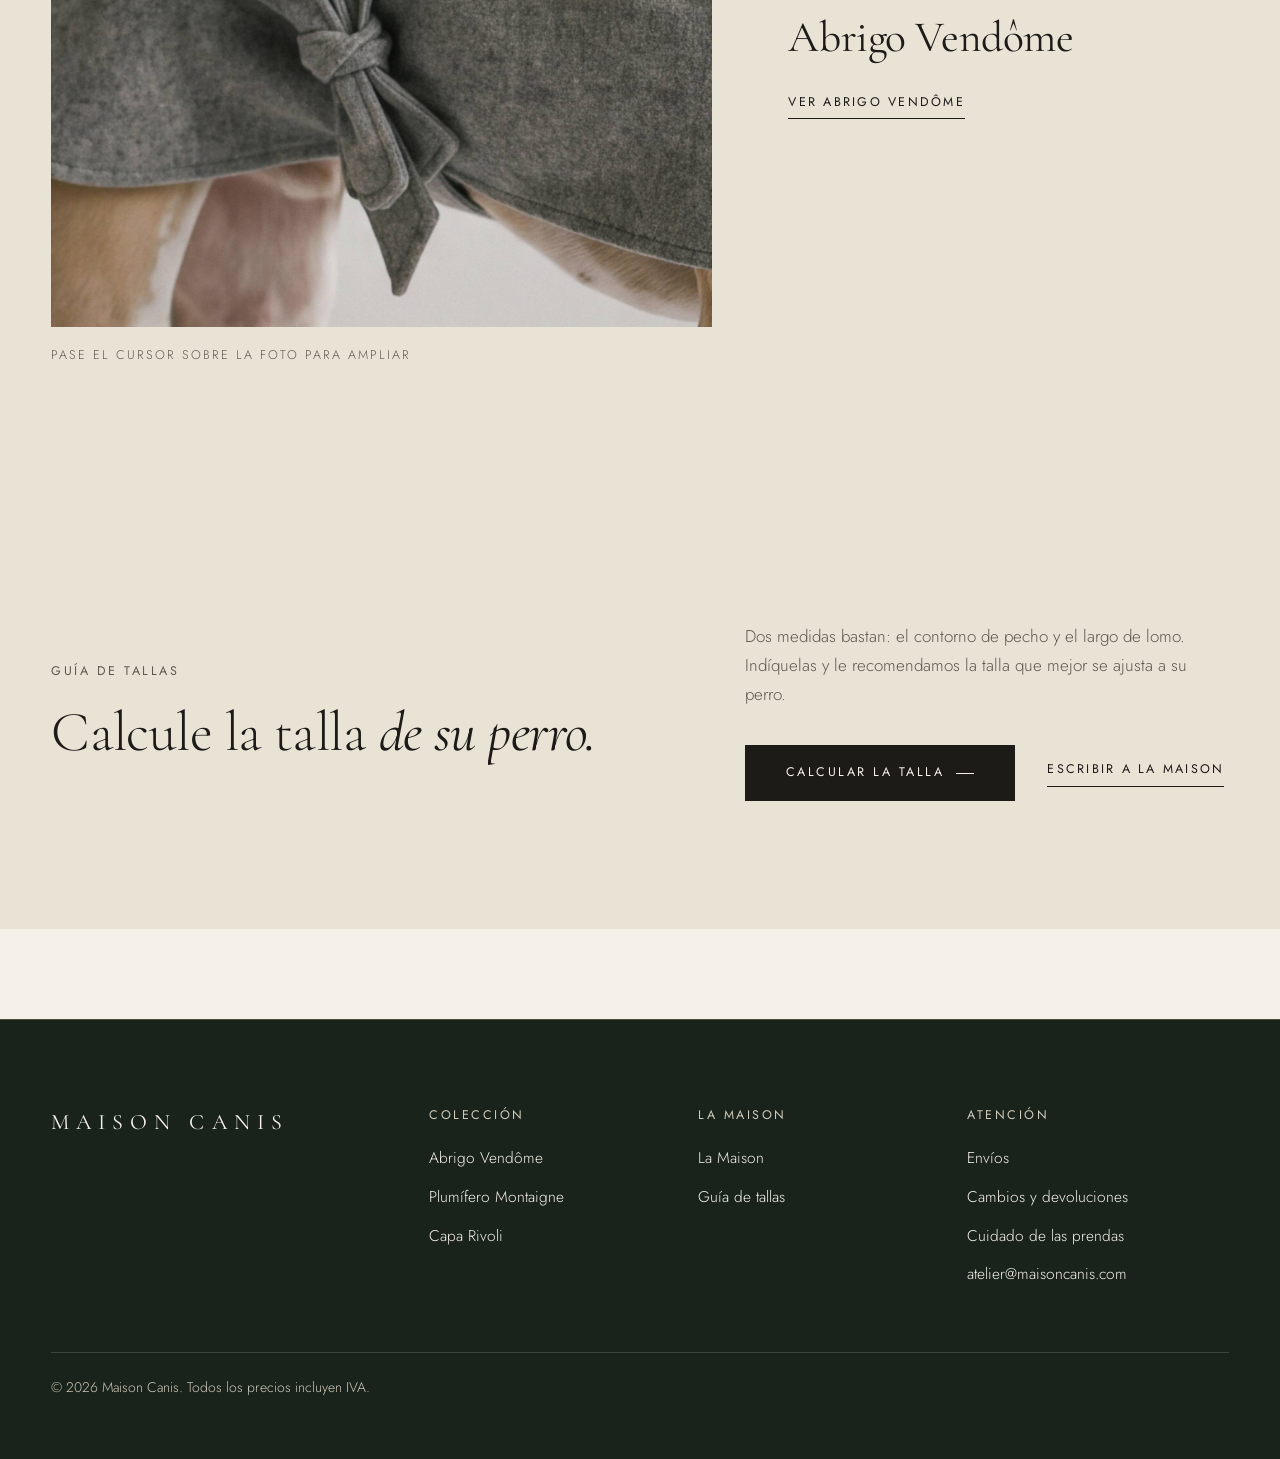
==== commit 4fbd5120: "Lupa sobre zonas de tejido, fix del salto de la lupa, y limpieza de código y adornos restantes - La " ====
--- a/index.html
+++ b/index.html
@@ -79,12 +79,12 @@
     <section class="section bg-stone tejido" id="tejido" aria-labelledby="tejido-title">
       <div class="container">
         <div class="section-head reveal">
-          <h2 id="tejido-title">El tejido, <em>de cerca.</em></h2>
+          <h2 id="tejido-title">El tejido <em>ampliado.</em></h2>
         </div>
         <div class="lupa-viewer reveal" id="lupa-home" data-detail="vendome">
           <div>
             <div class="lupa-stage" tabindex="0" role="group" aria-label="Foto de detalle ampliable. Use las flechas del teclado para mover la lupa.">
-              <img class="lupa-img" src="images/vendome-02.jpg" width="1000" height="1000" loading="lazy" decoding="async" alt="Detalle de la solapa y de los botones negros del abrigo Vendôme">
+              <img class="lupa-img" src="images/vendome-zoom.jpg" width="1600" height="1600" loading="lazy" decoding="async" alt="Lana gris jaspeada del abrigo Vendôme">
               <span class="lupa-lens" aria-hidden="true"></span>
             </div>
             <p class="lupa-hint" aria-hidden="true"></p>
@@ -105,7 +105,7 @@
         <div class="atelier-grid">
           <div class="reveal">
             <p class="eyebrow">Guía de tallas</p>
-            <h2 id="atelier-title" style="margin-top:20px">La talla se mide, <em>no se supone.</em></h2>
+            <h2 id="atelier-title" style="margin-top:20px">Calcule la talla <em>de su perro.</em></h2>
           </div>
           <div class="reveal">
             <p class="muted">Dos medidas bastan: el contorno de pecho y el largo de lomo. Indíquelas y le recomendamos la talla que mejor se ajusta a su perro.</p>
@@ -118,12 +118,7 @@
       </div>
     </section>
 
-    <section class="container" aria-label="Servicio">
-      <div class="services two" style="margin:0 0 clamp(56px,7vw,104px)">
-        <div class="service reveal"><h3>Envío asegurado</h3><p>Gratuito en todos los pedidos.</p></div>
-        <div class="service reveal"><h3>Cambio de talla</h3><p>Sin coste durante 30 días.</p></div>
-              </div>
-    </section>
+    
   </main>
 
   <footer class="site-footer" id="site-footer"></footer>
--- a/css/styles.css
+++ b/css/styles.css
@@ -159,20 +159,8 @@
 .card-cta { font-size: 12.5px; letter-spacing: .18em; text-transform: uppercase; font-weight: 400; transition: letter-spacing .5s var(--ease); }
 .card:hover .card-cta { letter-spacing: .26em; }
 
-/* Manifiesto */
 .on-dark { background: var(--forest); color: var(--ivory); }
-.on-dark .eyebrow, .on-dark .muted { color: #cfc9b8; }
-.manifesto { text-align: center; }
-.manifesto blockquote { margin: 28px auto 0; font-family: var(--serif); font-weight: 300; font-size: clamp(34px, 5.2vw, 76px); line-height: 1.12; letter-spacing: -.01em; max-width: 20ch; }
-.manifesto blockquote em { font-style: italic; }
-.manifesto p.sub { max-width: 52ch; margin: 36px auto 0; color: #d6d0bf; }
-
-/* Pilares */
-.pillars { display: grid; grid-template-columns: repeat(3, minmax(0, 1fr)); gap: clamp(24px, 4vw, 64px); }
-.pillar { border-top: 1px solid var(--ink); padding-top: 24px; }
-.pillar .num { font-family: var(--serif); font-size: 18px; font-style: italic; color: var(--bronze); }
-.pillar h3 { margin: 14px 0 14px; }
-.pillar p { color: var(--muted); }
+
 
 /* Bloque dividido */
 .split { display: grid; grid-template-columns: repeat(2, minmax(0, 1fr)); gap: clamp(32px, 7vw, 120px); align-items: center; }
@@ -483,8 +471,6 @@
 .js-fx .stitch.in i { clip-path: inset(0 0 0 0); }
 .js-fx .stitch.in b { animation: needle 1.7s var(--ease) both; }
 @keyframes needle { 0% { left: 0; opacity: 1; } 88% { opacity: 1; } 100% { left: 100%; opacity: 0; } }
-.pillar { border-top: 0; padding-top: 0; }
-.pillar .stitch { margin: 0 0 20px; }
 
 /* Revelados */
 .js-fx .reveal { opacity: 0; transform: translateY(28px); transition: opacity 1.1s var(--ease), transform 1.3s var(--ease); }
@@ -494,8 +480,6 @@
 .js-fx .scene-media.reveal.in .frame, .js-fx .split-media.reveal.in .frame { clip-path: inset(0 0 0 0); }
 .split-media .frame img { translate: 0 var(--py, 0px); scale: 1.08; }
 
-/* Manifiesto: palabras que se encienden con el scroll */
-[data-words] .w { opacity: calc(.45 + .55 * var(--wo, 1)); }
 
 /* Cinta de sastre: indicador de scroll y navegación */
 .tape { position: fixed; z-index: 40; right: 14px; top: 50%; width: 38px; height: min(56vh, 520px); margin-top: calc(min(56vh, 520px) / -2); cursor: pointer; }
@@ -505,9 +489,6 @@
 .tape-needle { position: absolute; right: 0; top: 0; width: 16px; height: 1px; background: var(--bronze); will-change: transform; }
 .tape-label { position: absolute; right: 26px; top: -8px; font-size: 10.5px; letter-spacing: .12em; color: var(--bronze); white-space: nowrap; font-weight: 400; background: transparent; }
 
-/* Cursor de imagen */
-.cursor { position: fixed; z-index: 70; left: 0; top: 0; width: 96px; height: 96px; border-radius: 50%; background: var(--ivory); color: var(--ink); display: grid; place-items: center; font-size: 11px; letter-spacing: .22em; text-transform: uppercase; font-weight: 400; pointer-events: none; scale: 0; transition: scale .45s var(--ease); box-shadow: 0 10px 40px -16px rgba(20, 24, 20, .5); }
-.cursor.on { scale: 1; }
 
 /* Lupa sobre la foto de detalle */
 .lupa-viewer { display: grid; grid-template-columns: minmax(0, 1.2fr) minmax(0, .8fr); gap: clamp(28px, 6vw, 96px); align-items: center; }
@@ -565,7 +546,6 @@
   .scene-facts { grid-template-columns: repeat(3, auto); gap: 0 20px; }
   .scene-facts dd { font-size: 18px; }
 }
-@media (hover: none) { .cursor { display: none; } }
 .gallery-hint { display: none; }
 @media (max-width: 960px) {
   .gallery-hint { display: block; margin-top: 14px; font-size: 12.5px; letter-spacing: .16em; text-transform: uppercase; color: var(--muted); }
@@ -608,27 +588,10 @@
 .btn-line::before { background: var(--ink); }
 
 
-/* Marquesina */
-
-/* Manifiesto de marca */
-.manifesto-lg { padding: clamp(96px, 14vw, 220px) 0; background: var(--forest-deep); position: relative; overflow: hidden; }
-.manifesto-lg::before { content: ''; position: absolute; left: 50%; top: 0; width: 1px; height: clamp(48px, 7vw, 110px); background: var(--gold); opacity: .7; }
-.manifesto-lg blockquote { font-size: clamp(40px, 6.4vw, 104px); max-width: 17ch; }
-.manifesto-lg .eyebrow { color: var(--gold); letter-spacing: .34em; }
-.manifesto-lg .sub { max-width: 56ch; }
-.manifesto-link { margin-top: 40px; }
+
 .on-dark .text-link { color: var(--ivory); }
 
-/* Carril horizontal «El savoir-faire» */
-
-/* Cifras */
-.figures { background: var(--forest-deep); padding: clamp(72px, 9vw, 150px) 0; }
-.figures-grid { display: grid; grid-template-columns: repeat(4, minmax(0, 1fr)); gap: clamp(24px, 4vw, 64px); }
-.figures .stitch i { background: repeating-linear-gradient(90deg, var(--gold) 0 9px, transparent 9px 16px); }
-.figures .stitch b { filter: brightness(1.6); }
-.figures .n { font-family: var(--serif); font-weight: 300; font-size: clamp(54px, 6.4vw, 104px); line-height: 1; margin-top: 20px; color: var(--ivory); font-variant-numeric: lining-nums; }
-.figures .n-text { font-style: italic; font-size: clamp(36px, 3.8vw, 60px); line-height: 1.1; padding-top: .35em; }
-.figures p { margin-top: 18px; color: #cfc9b8; font-size: 15.5px; max-width: 26ch; }
+
 
 /* Atelier */
 .atelier-grid { display: grid; grid-template-columns: minmax(0, 1.1fr) minmax(0, .9fr); gap: clamp(32px, 8vw, 140px); align-items: center; }
@@ -636,22 +599,16 @@
 .atelier-cta { background: var(--stone); margin-bottom: clamp(56px, 7vw, 104px); }
 
 /* Pie con la firma de la casa */
-.footer-mark::before { content: 'Maison Canis'; }
-.footer-mark { font-family: var(--serif); font-weight: 300; text-transform: uppercase; text-align: left; letter-spacing: .12em; line-height: .9; font-size: clamp(36px, 9.4vw, 190px); color: rgba(245, 241, 232, .09); padding: 0 0 clamp(16px, 3vw, 40px); white-space: nowrap; overflow: hidden; user-select: none; }
 .site-footer { border-top: 1px solid rgba(185, 160, 111, .35); }
 .footer-base::before { content: ''; position: absolute; top: 0; left: var(--gutter); right: var(--gutter); height: 1px; background: rgba(245, 241, 232, .16); }
 
 /* Hilos dorados en secciones oscuras */
-.on-dark .eyebrow { color: var(--gold); }
 .on-dark .pillar, .on-dark .stats { border-color: rgba(185, 160, 111, .35); }
 
 @media (max-width: 960px) {
-  .figures-grid { grid-template-columns: repeat(2, minmax(0, 1fr)); }
   .atelier-grid { grid-template-columns: minmax(0, 1fr); }
 }
 @media (max-width: 640px) {
-  .figures-grid { grid-template-columns: minmax(0, 1fr); }
-  .manifesto-lg blockquote { font-size: clamp(36px, 10.5vw, 52px); }
 }
 
 
@@ -730,7 +687,7 @@
   .gallery .frame:first-child, .gallery .frame:last-child { grid-column: auto; }
   .cards { grid-template-columns: minmax(0, 1fr); gap: 56px; }
   .cards.two { grid-template-columns: repeat(2, minmax(0, 1fr)); gap: 20px; }
-  .pillars, .notes, .stats { grid-template-columns: minmax(0, 1fr); }
+  .notes, .stats { grid-template-columns: minmax(0, 1fr); }
   .split, .materials, .confirm-grid { grid-template-columns: minmax(0, 1fr); }
   .split.reverse .split-media { order: 0; }
   .section-head { flex-direction: column; align-items: flex-start; }
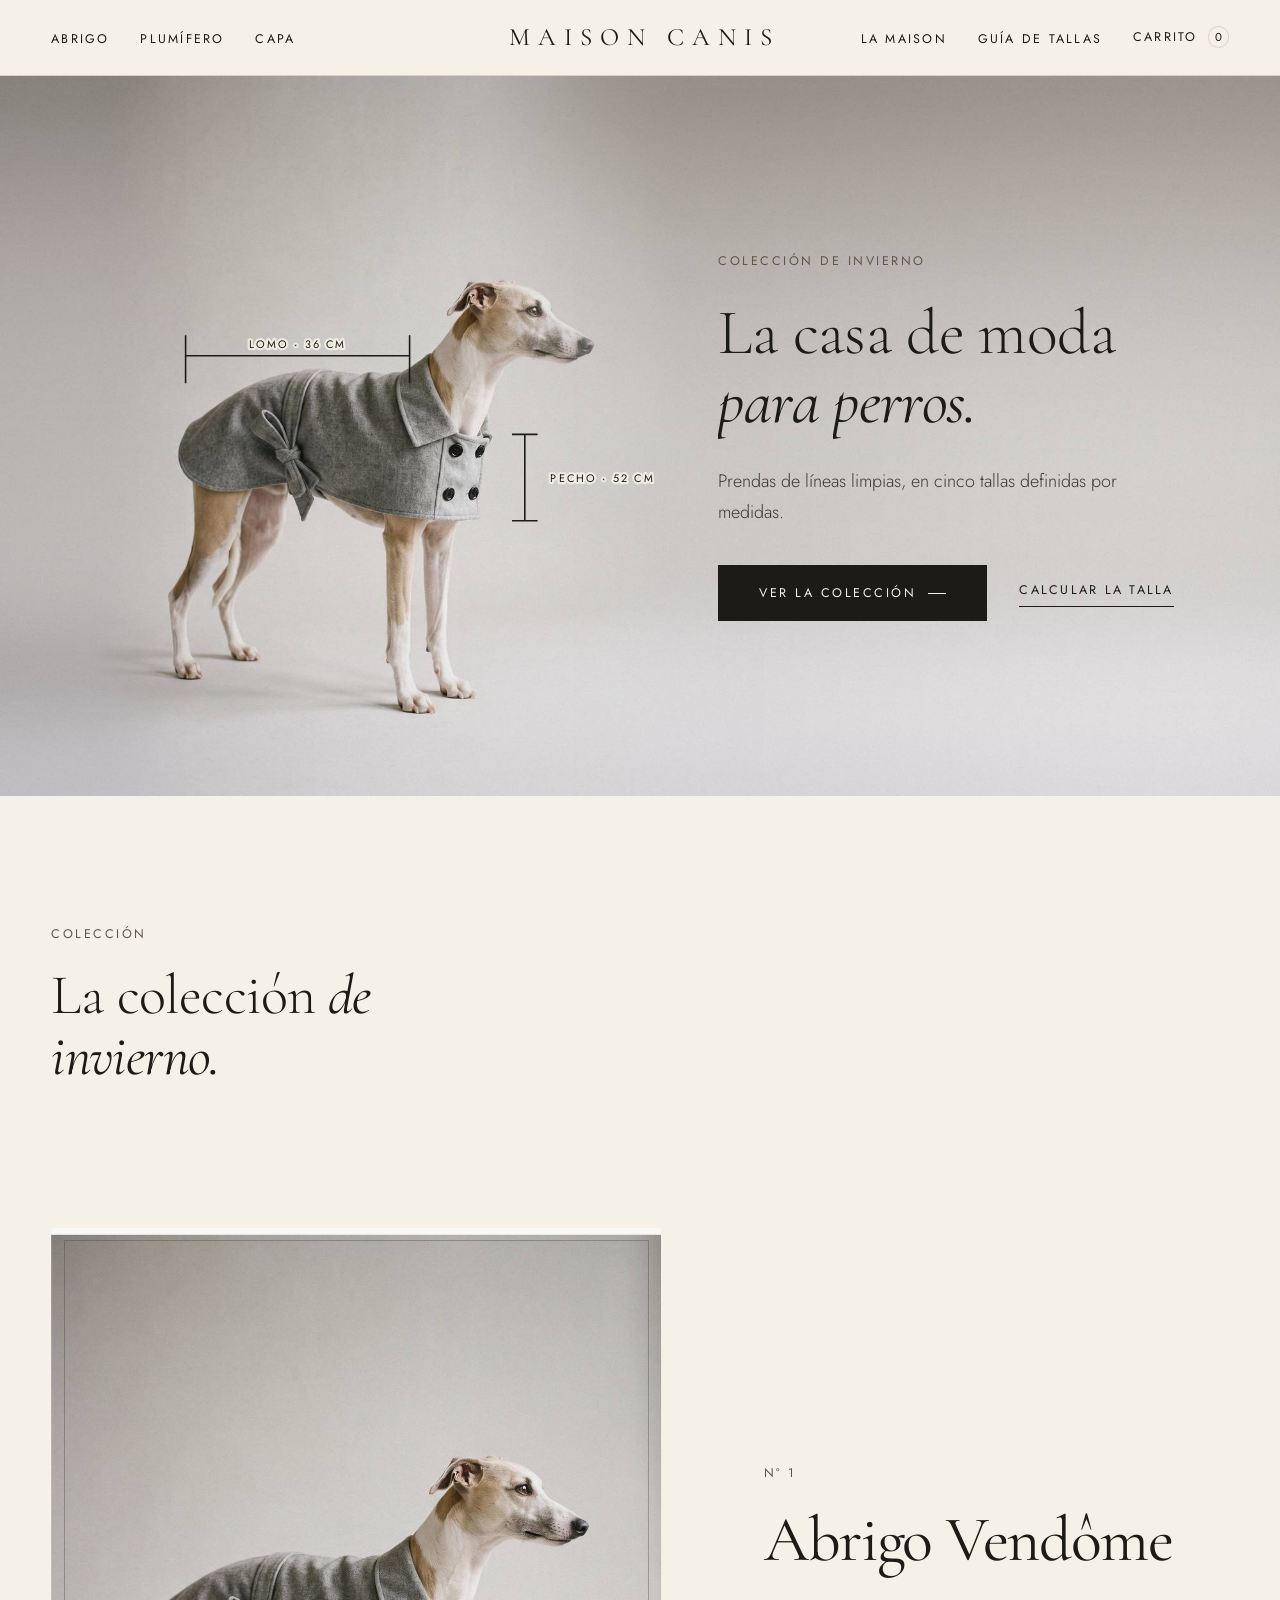
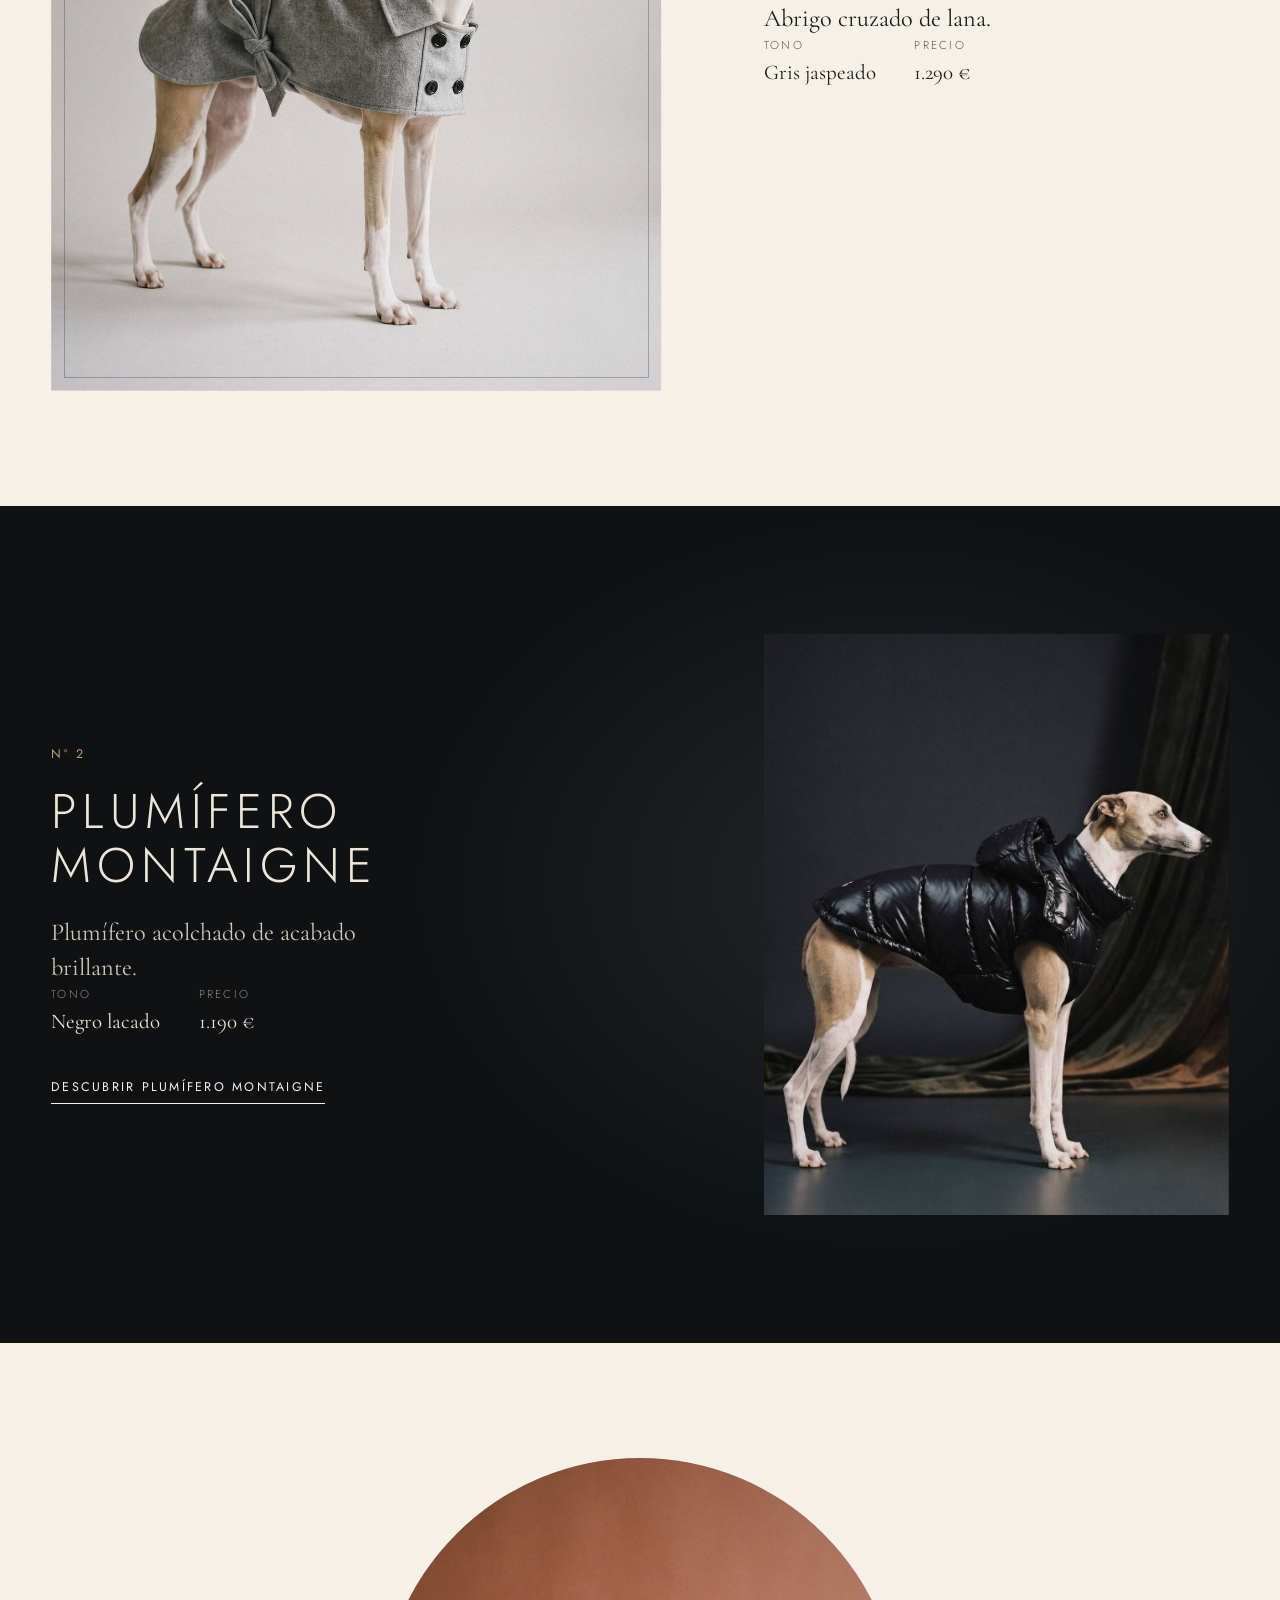
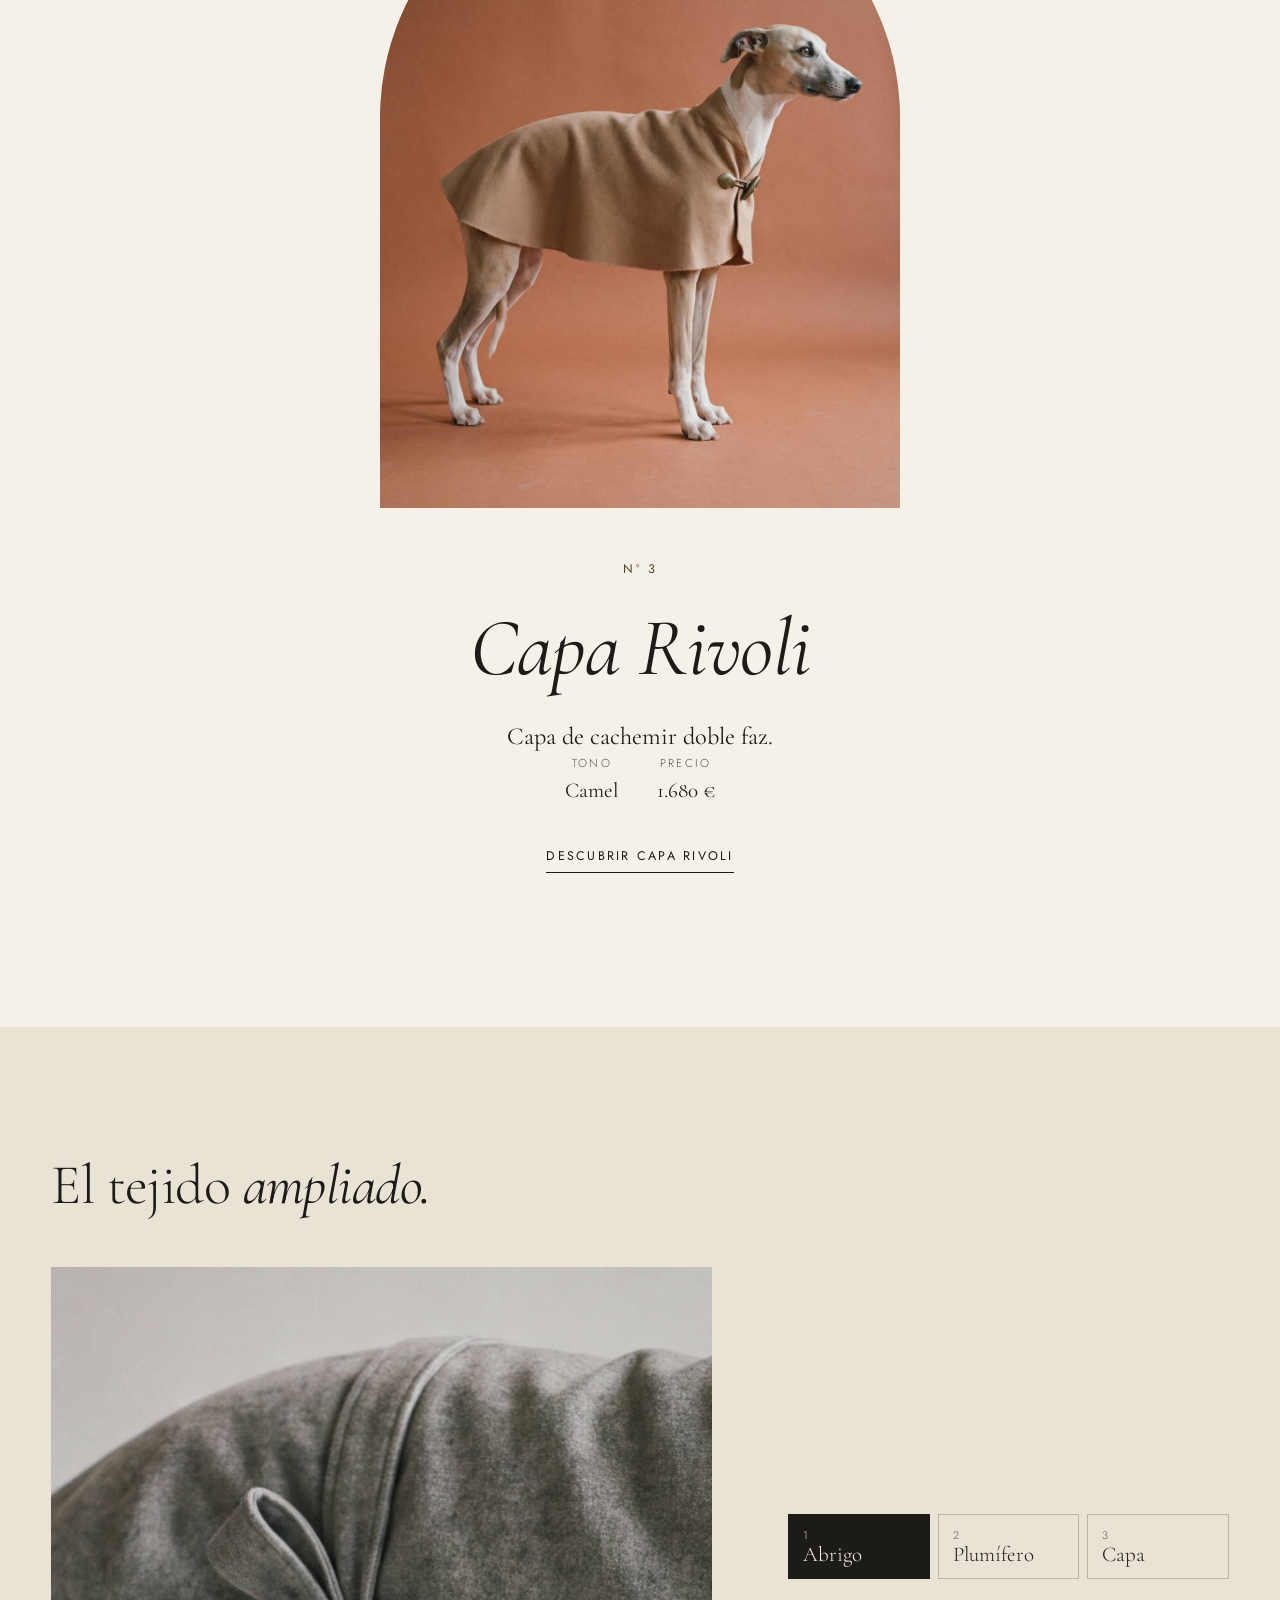
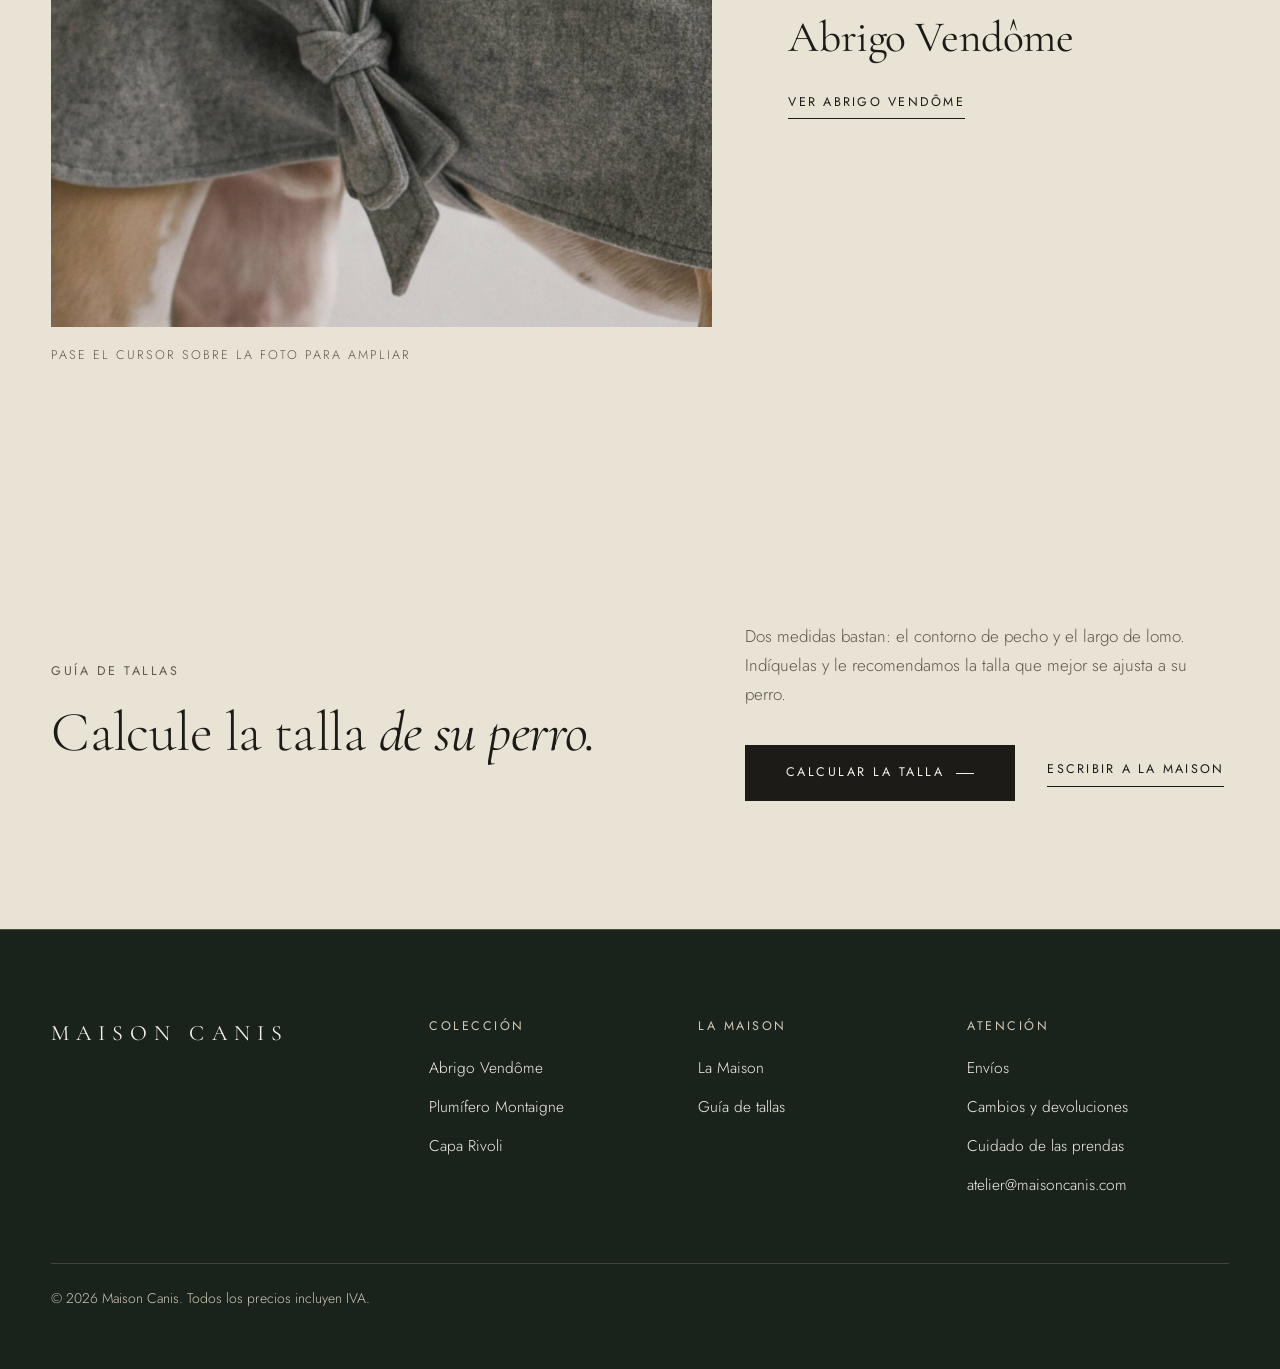
==== commit cac8fedc: "Ronda 17: quita archivo de pruebas, código muerto, estilos en línea y actualiza el script documentad" ====
--- a/index.html
+++ b/index.html
@@ -59,18 +59,13 @@
       </div>
     </section>
 
-    
-
-        
-
     <section class="stage" id="coleccion" aria-labelledby="coleccion-title">
       <div class="container">
         <div class="section-head reveal">
           <div>
             <p class="eyebrow">Colección</p>
-            <h2 id="coleccion-title" style="margin-top:20px">La colección <em>de invierno.</em></h2>
+            <h2 id="coleccion-title" class="mt-20">La colección <em>de invierno.</em></h2>
           </div>
-          
         </div>
       </div>
       <div id="scenes"></div>
@@ -98,14 +93,12 @@
       </div>
     </section>
 
-    
-
     <section class="section atelier-cta" aria-labelledby="atelier-title">
       <div class="container">
         <div class="atelier-grid">
           <div class="reveal">
             <p class="eyebrow">Guía de tallas</p>
-            <h2 id="atelier-title" style="margin-top:20px">Calcule la talla <em>de su perro.</em></h2>
+            <h2 id="atelier-title" class="mt-20">Calcule la talla <em>de su perro.</em></h2>
           </div>
           <div class="reveal">
             <p class="muted">Dos medidas bastan: el contorno de pecho y el largo de lomo. Indíquelas y le recomendamos la talla que mejor se ajusta a su perro.</p>
--- a/css/styles.css
+++ b/css/styles.css
@@ -1,4 +1,4 @@
-/* Maison Canis · hoja de estilos única */
+
 
 @font-face { font-family: 'Cormorant Garamond'; font-weight: 300; font-style: normal; font-display: swap; src: url('../fonts/cormorant-garamond-latin-300-normal.woff2') format('woff2'); }
 @font-face { font-family: 'Cormorant Garamond'; font-weight: 400; font-style: normal; font-display: swap; src: url('../fonts/cormorant-garamond-latin-400-normal.woff2') format('woff2'); }
@@ -65,8 +65,6 @@
 
 @keyframes page-in { from { opacity: 0; } to { opacity: 1; } }
 @keyframes lift { from { transform: translateY(18px); } to { transform: none; } }
-@keyframes rise { from { opacity: 0; transform: translateY(14px); } to { opacity: 1; transform: none; } }
-
 .container { width: 100%; max-width: 1360px; margin: 0 auto; padding: 0 var(--gutter); }
 .container.narrow { max-width: 920px; }
 .skip { position: absolute; left: 16px; top: -80px; z-index: 100; background: var(--ink); color: var(--ivory); padding: 12px 20px; font-size: 14px; }
@@ -81,8 +79,6 @@
 h1 em, h2 em, .display em { font-style: italic; font-weight: 300; }
 .eyebrow { display: block; font-size: 12.5px; letter-spacing: .2em; text-transform: uppercase; font-weight: 400; color: var(--muted); }
 .lead { font-family: var(--serif); font-size: clamp(22px, 2.1vw, 28px); line-height: 1.45; font-weight: 400; color: var(--ink); }
-.prose p + p { margin-top: 1.1em; }
-.prose p { max-width: 62ch; }
 .muted { color: var(--muted); }
 
 /* Enlaces y botones */
@@ -103,8 +99,6 @@
 .btn-line { background: transparent; color: var(--ink); }
 .btn-line:hover { background: var(--ink); border-color: var(--ink); color: var(--ivory); }
 .btn-block { width: 100%; }
-.on-dark .btn { background: var(--ivory); border-color: var(--ivory); color: var(--forest-deep); }
-.on-dark .btn:hover { background: transparent; color: var(--ivory); }
 .btn-text { background: none; border: 0; padding: 0; cursor: pointer; font-size: 13px; letter-spacing: .12em; text-transform: uppercase; color: var(--muted); text-decoration: underline; text-underline-offset: 5px; text-decoration-thickness: 1px; transition: color .3s; }
 .btn-text:hover { color: var(--ink); }
 
@@ -134,7 +128,6 @@
 .ratio-4-5 { aspect-ratio: 4 / 5; }
 .ratio-1-1 { aspect-ratio: 1 / 1; }
 .ratio-3-2 { aspect-ratio: 3 / 2; }
-.ratio-16-9 { aspect-ratio: 16 / 9; }
 
 .bg-stone { background: var(--stone); }
 .section { padding: clamp(72px, 10vw, 160px) 0; }
@@ -159,24 +152,8 @@
 .card-cta { font-size: 12.5px; letter-spacing: .18em; text-transform: uppercase; font-weight: 400; transition: letter-spacing .5s var(--ease); }
 .card:hover .card-cta { letter-spacing: .26em; }
 
-.on-dark { background: var(--forest); color: var(--ivory); }
-
-
 /* Bloque dividido */
 .split { display: grid; grid-template-columns: repeat(2, minmax(0, 1fr)); gap: clamp(32px, 7vw, 120px); align-items: center; }
-.split.reverse .split-media { order: 2; }
-.split-body { max-width: 520px; }
-.split-body h2 { margin: 20px 0 28px; }
-.split-body .btn, .split-body .text-link { margin-top: 36px; }
-.split-body .muted + .btn { margin-top: 32px; }
-
-/* Servicios */
-.services.two { grid-template-columns: repeat(2, minmax(0, 1fr)); }
-.services { display: grid; grid-template-columns: repeat(4, minmax(0, 1fr)); border-top: 1px solid var(--line); border-bottom: 1px solid var(--line); }
-.service { padding: 36px 28px; border-left: 1px solid var(--line); }
-.service:first-child { border-left: 0; padding-left: 0; }
-.service h3 { font-size: 22px; margin-bottom: 8px; }
-.service p { font-size: 15.5px; color: var(--muted); line-height: 1.6; }
 
 /* Producto */
 .breadcrumb { padding: 28px 0 8px; font-size: 13px; letter-spacing: .08em; color: var(--muted); }
@@ -261,24 +238,10 @@
 .result .links { display: flex; flex-wrap: wrap; gap: 12px 28px; margin-top: 24px; }
 .result.is-error { color: var(--error); }
 
-.notes { display: grid; grid-template-columns: repeat(3, minmax(0, 1fr)); gap: clamp(24px, 4vw, 56px); }
+.notes { display: grid; grid-template-columns: repeat(2, minmax(0, 1fr)); gap: clamp(24px, 4vw, 56px); }
 .notes h3 { font-size: 24px; margin-bottom: 10px; }
 .notes p { color: var(--muted); font-size: 16px; }
 
-.stats { display: grid; grid-template-columns: repeat(3, minmax(0, 1fr)); gap: 32px; margin-top: 56px; border-top: 1px solid rgba(245, 241, 232, .28); padding-top: 32px; }
-.stats .n { font-family: var(--serif); font-size: clamp(40px, 5vw, 68px); font-weight: 300; line-height: 1; }
-.stats p { margin-top: 10px; color: #d6d0bf; font-size: 15.5px; max-width: 26ch; }
-
-.materials { display: grid; grid-template-columns: repeat(2, minmax(0, 1fr)); gap: 0 clamp(32px, 6vw, 96px); }
-.material { padding: 32px 0; border-top: 1px solid var(--line); }
-.material h3 { margin-bottom: 8px; }
-.material .origin { font-size: 12.5px; letter-spacing: .18em; text-transform: uppercase; color: var(--bronze); font-weight: 400; margin-bottom: 12px; display: block; }
-.material p { color: var(--muted); font-size: 16px; }
-
-.timeline { display: grid; gap: 0; }
-.timeline > div { display: grid; grid-template-columns: 120px 1fr; gap: 24px; padding: 28px 0; border-top: 1px solid var(--line); }
-.timeline .year { font-family: var(--serif); font-size: 30px; font-style: italic; color: var(--bronze); line-height: 1.1; }
-.timeline p { color: var(--muted); max-width: 56ch; }
 
 .doc-section { padding: 40px 0; border-top: 1px solid var(--line); scroll-margin-top: calc(var(--header-h) + 24px); }
 .doc-section h2 { font-size: clamp(32px, 3.6vw, 48px); margin-bottom: 24px; }
@@ -299,7 +262,6 @@
 .input:focus { outline: none; border-color: var(--ink); box-shadow: 0 0 0 1px var(--ink); }
 .input[aria-invalid="true"] { border-color: var(--error); box-shadow: 0 0 0 1px var(--error); }
 .row-2 { display: grid; grid-template-columns: repeat(2, minmax(0, 1fr)); gap: 0 20px; }
-.row-3 { display: grid; grid-template-columns: 1fr 1fr 1fr; gap: 0 20px; }
 .check { display: flex; gap: 14px; align-items: flex-start; font-size: 15.5px; cursor: pointer; }
 .check input { width: 22px; height: 22px; margin: 3px 0 0; accent-color: var(--forest); flex: none; }
 .check a { text-decoration: underline; text-underline-offset: 4px; }
@@ -390,7 +352,6 @@
 /* Pie */
 .site-footer { min-height: 440px; background: var(--forest-deep); color: var(--ivory); margin-top: auto; padding-top: clamp(56px, 7vw, 104px); }
 .footer-inner { display: grid; grid-template-columns: 1.5fr 1fr 1fr 1.2fr; gap: clamp(28px, 4vw, 64px); padding-bottom: 64px; }
-.footer-brand p { margin-top: 20px; max-width: 30ch; color: #cfc9b8; font-size: 15.5px; }
 .logo-footer { justify-self: start; font-size: 22px; }
 .footer-col h2 { font-family: var(--sans); font-size: 12.5px; letter-spacing: .2em; text-transform: uppercase; font-weight: 400; color: #cfc9b8; margin-bottom: 20px; }
 .footer-col li + li { margin-top: 10px; }
@@ -403,7 +364,7 @@
 .lost h1 { margin: 20px 0 24px; }
 .lost p { color: var(--muted); margin-bottom: 36px; }
 
-/* ===== Identidad: cotas, escenas, puntadas, cinta, 3D ===== */
+/* ===== Identidad: cotas, escenas, cinta ===== */
 html.lenis, html.lenis body { height: auto; }
 html.lenis { scroll-behavior: auto !important; }
 .lenis.lenis-stopped { overflow: hidden; }
@@ -459,36 +420,22 @@
 .scene-title a { background: linear-gradient(currentColor, currentColor) left bottom / 0 1px no-repeat; transition: background-size .6s var(--ease); }
 .scene-title a:hover { background-size: 100% 1px; }
 .scene-line { font-family: var(--serif); font-size: clamp(21px, 1.9vw, 26px); line-height: 1.45; font-weight: 400; max-width: 30ch; }
-.scene-facts { display: grid; grid-template-columns: repeat(3, auto); justify-content: start; gap: 0 clamp(20px, 3vw, 44px); margin: 0 0 36px; }
+.scene-facts { display: grid; grid-template-columns: repeat(2, auto); justify-content: start; gap: 0 clamp(20px, 3vw, 44px); margin: 0 0 36px; }
 .scene-facts dt { font-size: 11.5px; letter-spacing: .2em; text-transform: uppercase; color: var(--muted); margin-bottom: 4px; }
 .scene-facts dd { margin: 0; font-family: var(--serif); font-size: 21px; line-height: 1.25; font-weight: 400; }
 
-/* Puntadas: línea de pespunte que se cose al entrar en pantalla */
-.stitch { display: block; position: relative; height: 9px; margin: 30px 0; }
-.stitch i { position: absolute; left: 0; right: 0; top: 4px; height: 1px; background: repeating-linear-gradient(90deg, var(--bronze) 0 9px, transparent 9px 16px); }
-.stitch b { position: absolute; top: 0; left: 0; width: 34px; height: 9px; margin-left: -34px; opacity: 0; background: url("data:image/svg+xml,%3Csvg xmlns='http://www.w3.org/2000/svg' viewBox='0 0 34 9'%3E%3Cpath d='M0 4.5H29.5' stroke='%237a5c33' fill='none'/%3E%3Cellipse cx='31.5' cy='4.5' rx='2.2' ry='1.3' fill='none' stroke='%237a5c33'/%3E%3C/svg%3E") no-repeat; }
-.js-fx .stitch i { clip-path: inset(0 100% 0 0); transition: clip-path 1.7s var(--ease); }
-.js-fx .stitch.in i { clip-path: inset(0 0 0 0); }
-.js-fx .stitch.in b { animation: needle 1.7s var(--ease) both; }
-@keyframes needle { 0% { left: 0; opacity: 1; } 88% { opacity: 1; } 100% { left: 100%; opacity: 0; } }
-
 /* Revelados */
 .js-fx .reveal { opacity: 0; transform: translateY(28px); transition: opacity 1.1s var(--ease), transform 1.3s var(--ease); }
-.js-fx .reveal.in { opacity: 1; transform: none; }
-.js-fx .scene-media.reveal, .js-fx .split-media.reveal { opacity: 1; transform: none; transition: none; }
-.js-fx .scene-media.reveal .frame, .js-fx .split-media.reveal .frame { clip-path: inset(0 0 100% 0); transition: clip-path 1.5s var(--ease); }
-.js-fx .scene-media.reveal.in .frame, .js-fx .split-media.reveal.in .frame { clip-path: inset(0 0 0 0); }
-.split-media .frame img { translate: 0 var(--py, 0px); scale: 1.08; }
-
+.js-fx .reveal.in { opacity: 1; transform: none; }.js-fx .scene-media.reveal{ opacity: 1; transform: none; transition: none; }.js-fx .scene-media.reveal .frame{ clip-path: inset(0 0 100% 0); transition: clip-path 1.5s var(--ease); }.js-fx .scene-media.reveal.in .frame{ clip-path: inset(0 0 0 0); }
 
 /* Cinta de sastre: indicador de scroll y navegación */
 .tape { position: fixed; z-index: 40; right: 14px; top: 50%; width: 38px; height: min(56vh, 520px); margin-top: calc(min(56vh, 520px) / -2); cursor: pointer; }
 .tape-rule { position: absolute; right: 0; top: 0; bottom: 0; width: 14px; opacity: .55; background:
   repeating-linear-gradient(to bottom, var(--ink) 0 1px, transparent 1px 10px) right / 7px 100% no-repeat,
-  repeating-linear-gradient(to bottom, var(--ink) 0 1px, transparent 1px 50px) right / 14px 100% no-repeat; mix-blend-mode: multiply; }
+  repeating-linear-gradient(to bottom, var(--ink) 0 1px, transparent 1px 50px) right / 14px 100% no-repeat;  }
 .tape-needle { position: absolute; right: 0; top: 0; width: 16px; height: 1px; background: var(--bronze); will-change: transform; }
+.tape-rule, .tape-needle, .tape-label { mix-blend-mode: difference; }
 .tape-label { position: absolute; right: 26px; top: -8px; font-size: 10.5px; letter-spacing: .12em; color: var(--bronze); white-space: nowrap; font-weight: 400; background: transparent; }
-
 
 /* Lupa sobre la foto de detalle */
 .lupa-viewer { display: grid; grid-template-columns: minmax(0, 1.2fr) minmax(0, .8fr); gap: clamp(28px, 6vw, 96px); align-items: center; }
@@ -543,7 +490,7 @@
   .hero-pic img { object-position: center; }
   .cotas-d { display: none; }
   .cotas-m { display: block; }
-  .scene-facts { grid-template-columns: repeat(3, auto); gap: 0 20px; }
+  .scene-facts { grid-template-columns: repeat(2, auto); gap: 0 20px; }
   .scene-facts dd { font-size: 18px; }
 }
 .gallery-hint { display: none; }
@@ -551,8 +498,6 @@
   .gallery-hint { display: block; margin-top: 14px; font-size: 12.5px; letter-spacing: .16em; text-transform: uppercase; color: var(--muted); }
   .gallery:focus-visible { outline-offset: -2px; }
 }
-
-
 
 /* ===== Acabado de casa de lujo ===== */
 .intro { --d: 1.7s; }
@@ -562,7 +507,6 @@
 .intro-curtain .mono text { fill: var(--ivory); stroke: none; font-family: var(--serif); font-size: 22px; letter-spacing: .08em; }
 .intro-curtain span { font-family: var(--serif); font-size: 22px; letter-spacing: .44em; text-transform: uppercase; margin-right: -.44em; opacity: 0; animation: fade-in 1s .45s var(--ease) forwards; }
 @keyframes curtain { to { clip-path: inset(0 0 100% 0); visibility: hidden; } }
-
 
 /* Titulares: cada palabra sube desde una máscara */
 .sw { display: inline-block; overflow: hidden; vertical-align: top; padding-bottom: .14em; margin-bottom: -.14em; }
@@ -582,35 +526,21 @@
 .btn::before { z-index: -1; }
 .btn::after { content: ''; width: 18px; height: 1px; background: currentColor; transition: width .5s var(--ease); }
 .btn:hover::after { width: 34px; }
-.on-dark .btn::before { background: var(--gold); }
-.on-dark .btn:hover { color: var(--forest-deep); }
 .buy-actions .btn::after, .summary .btn::after, .btn-block::after { display: none; }
 .btn-line::before { background: var(--ink); }
-
-
-
-.on-dark .text-link { color: var(--ivory); }
-
-
 
 /* Atelier */
 .atelier-grid { display: grid; grid-template-columns: minmax(0, 1.1fr) minmax(0, .9fr); gap: clamp(32px, 8vw, 140px); align-items: center; }
 .atelier-actions { display: flex; flex-wrap: wrap; align-items: center; gap: 22px 32px; margin-top: 36px; }
-.atelier-cta { background: var(--stone); margin-bottom: clamp(56px, 7vw, 104px); }
+.atelier-cta { background: var(--stone); }
 
 /* Pie con la firma de la casa */
 .site-footer { border-top: 1px solid rgba(185, 160, 111, .35); }
 .footer-base::before { content: ''; position: absolute; top: 0; left: var(--gutter); right: var(--gutter); height: 1px; background: rgba(245, 241, 232, .16); }
 
-/* Hilos dorados en secciones oscuras */
-.on-dark .pillar, .on-dark .stats { border-color: rgba(185, 160, 111, .35); }
-
 @media (max-width: 960px) {
   .atelier-grid { grid-template-columns: minmax(0, 1fr); }
 }
-@media (max-width: 640px) {
-}
-
 
 /* ===== Tres escenas, tres estéticas ===== */
 .scene { position: relative; }
@@ -627,7 +557,6 @@
 .scene[data-tint="montaigne"] .scene-title { font-family: var(--sans); font-weight: 300; text-transform: uppercase; letter-spacing: .12em; font-size: clamp(30px, 3.8vw, 58px); line-height: 1.12; }
 .scene[data-tint="montaigne"] .scene-line { color: #cfc9b8; }
 .scene[data-tint="montaigne"] .scene-facts dt { color: #8f897c; }
-.scene[data-tint="montaigne"] .stitch i { background: repeating-linear-gradient(90deg, var(--gold) 0 9px, transparent 9px 16px); }
 .scene[data-tint="montaigne"] .text-link { color: var(--ivory); }
 .scene[data-tint="montaigne"] a:focus-visible { outline-color: var(--gold); }
 
@@ -639,11 +568,9 @@
 .scene[data-tint="rivoli"] .scene-title { font-style: italic; font-weight: 300; font-size: clamp(48px, 6.4vw, 100px); }
 .scene[data-tint="rivoli"] .scene-line { margin: 0 auto; }
 .scene[data-tint="rivoli"] .eyebrow.reveal, .scene[data-tint="rivoli"] .eyebrow { justify-content: center; }
-.scene[data-tint="rivoli"] .stitch { margin-left: auto; margin-right: auto; max-width: 320px; }
 .scene[data-tint="rivoli"] .scene-facts { justify-content: center; text-align: center; }
 .scene[data-tint="rivoli"] .eyebrow { color: #5b4524; }
 
-/* ===== Fichas: cada prenda con su propia presentación ===== */
 /* Vendôme · galería con passe-partout */
 main[data-product="vendome"] .gallery .frame { padding: clamp(10px, 1.2vw, 18px); background: #f8f8f6; position: relative; box-shadow: 0 30px 60px -44px rgba(30, 32, 34, .5); }
 main[data-product="vendome"] .gallery .frame::after { content: ''; position: absolute; inset: clamp(5px, .6vw, 9px); border: 1px solid rgba(60, 64, 66, .35); pointer-events: none; }
@@ -664,9 +591,6 @@
 @media (max-width: 960px) { main[data-product="montaigne"] .gallery { padding: 14px var(--gutter); } }
 /* Adaptación */
 @media (max-width: 1100px) {
-  .services { grid-template-columns: repeat(2, minmax(0, 1fr)); }
-  .service:nth-child(3) { border-left: 0; padding-left: 0; }
-  .service:nth-child(n+3) { border-top: 1px solid var(--line); }
   .footer-inner { grid-template-columns: 1fr 1fr; }
   .footer-brand { grid-column: span 2; }
 }
@@ -687,25 +611,18 @@
   .gallery .frame:first-child, .gallery .frame:last-child { grid-column: auto; }
   .cards { grid-template-columns: minmax(0, 1fr); gap: 56px; }
   .cards.two { grid-template-columns: repeat(2, minmax(0, 1fr)); gap: 20px; }
-  .notes, .stats { grid-template-columns: minmax(0, 1fr); }
-  .split, .materials, .confirm-grid { grid-template-columns: minmax(0, 1fr); }
-  .split.reverse .split-media { order: 0; }
+  .notes { grid-template-columns: minmax(0, 1fr); }
+  .split, .confirm-grid { grid-template-columns: minmax(0, 1fr); }
   .section-head { flex-direction: column; align-items: flex-start; }
 }
 @media (max-width: 640px) {
   body { font-size: 16.5px; }
-  .services { grid-template-columns: minmax(0, 1fr); }
-  .service, .service:nth-child(3) { border-left: 0; padding: 24px 0; }
-  .service + .service { border-top: 1px solid var(--line); }
   .cards.two { grid-template-columns: minmax(0, 1fr); }
   .line { grid-template-columns: 96px minmax(0, 1fr); gap: 16px 18px; }
-  .line-total { grid-column: 2; text-align: left; }
-  .row-2, .row-3, .calc-grid { grid-template-columns: minmax(0, 1fr); }
-  .row-3.keep { grid-template-columns: 1fr 1fr 1fr; }
+  .line-total { grid-column: 2; text-align: left; }.row-2, .calc-grid{ grid-template-columns: minmax(0, 1fr); }
   .buy-actions { grid-template-columns: minmax(0, 1fr); }
   .qty { justify-content: space-between; }
   .qty button { width: 64px; }
-  .timeline > div { grid-template-columns: minmax(0, 1fr); gap: 4px; }
   .footer-inner { grid-template-columns: minmax(0, 1fr); }
   .footer-brand { grid-column: auto; }
   .footer-base { flex-direction: column; }
@@ -724,3 +641,21 @@
   #size-table tr.is-match { background: var(--paper); }
 }
 
+
+/* Utilidades de las páginas de texto */
+.pb-s { padding-bottom: clamp(32px, 4vw, 56px); }
+.pb-m { padding-bottom: clamp(64px, 8vw, 128px); }
+.pb-l { padding-bottom: clamp(72px, 10vw, 160px); }
+.pt-0 { padding-top: 0; }
+.mt-16 { margin-top: 16px; }
+.mt-20, h2.mt-20 { margin-top: 20px; }
+h1.h-xl { font-size: clamp(44px, 5.6vw, 84px); }
+h2.h-md { font-size: clamp(30px, 3.4vw, 46px); }
+.align-start { align-items: start; }
+.field.flush { margin: 0; }
+.plain { font-weight: 400; color: var(--ink); }
+.text-link.mail { font-size: 15px; letter-spacing: .04em; text-transform: none; }
+.noscript-note { padding: 32px 0 96px; }
+.noscript-pic { max-width: 420px; }
+.note-foot { margin-top: 56px; max-width: 60ch; }
+.mb-32 { margin-bottom: 32px; }
